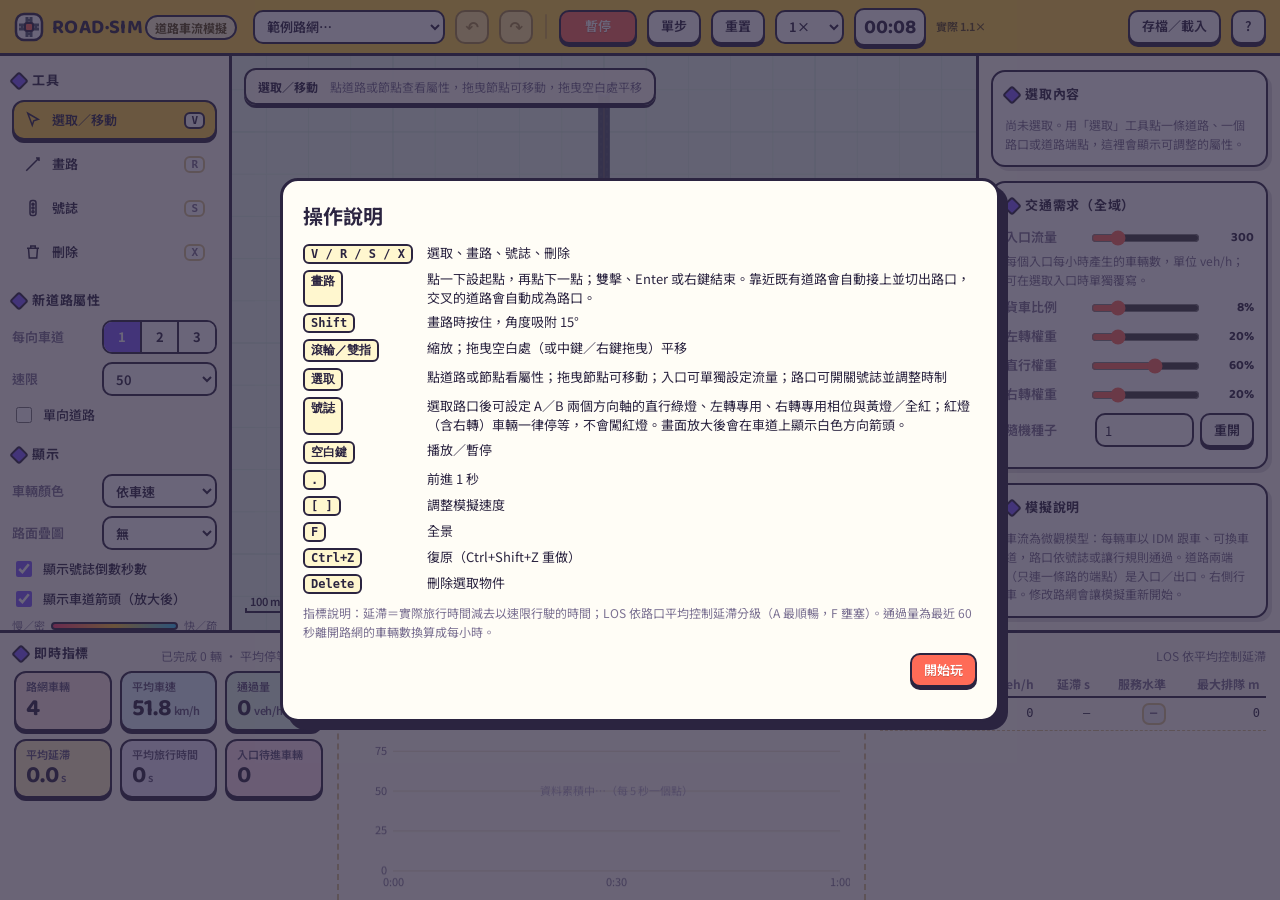
==== index.html @ 8a295e4f "道路車流模擬器：號誌相位（左轉／右轉專用）、倒數秒數、車道箭頭、淺色主題、禁止闖紅燈 Co-Authored-By: Claude Sonnet 5.5 <noreply@anthropic.com>" ====
<!DOCTYPE html>
<html lang="zh-Hant">
<head>
<meta charset="utf-8">
<meta name="viewport" content="width=device-width, initial-scale=1">
<link rel="preconnect" href="https://fonts.googleapis.com">
<link rel="stylesheet" href="https://fonts.googleapis.com/css2?family=Baloo+2:wght@600;700&family=Noto+Sans+TC:wght@400;500;700&display=swap">
<title>道路車流模擬器</title>
<style>
:root{
  --bg:#fff3d9; --panel:#fffdf6; --panel2:#fff4d6; --line:#ecdcb8; --line2:#d9c28f;
  --ink:#2b2440; --text:#2b2440; --muted:#7b7192; --faint:#b2a9c6;
  --accent:#7c5cff; --accent-ink:#ffffff; --sun:#ffd23f; --coral:#ff6b57; --mint:#1fd27a; --sky:#35c7ff; --pink:#ff7ab6;
  --good:#12a561; --warn:#e0a100; --bad:#e8294b;
  --ground:#e7f6ec; --asphalt:#4f566b;
  --r:14px; --pop:0 3px 0 var(--ink);
  --sans:"Noto Sans TC","PingFang TC","Microsoft JhengHei","Segoe UI",system-ui,sans-serif;
  --round:"Baloo 2","Noto Sans TC","PingFang TC","Microsoft JhengHei",system-ui,sans-serif;
  --mono:ui-monospace,"SF Mono","Cascadia Mono",Consolas,monospace;
}
*{box-sizing:border-box}
html,body{margin:0;height:100%;background:var(--bg);color:var(--text);font:13px/1.45 var(--sans);-webkit-font-smoothing:antialiased}
button,select,input,textarea{font:inherit;color:inherit}
button{cursor:pointer}
::selection{background:#ffd23f99}
.num{font-variant-numeric:tabular-nums}

#app{display:grid;height:100vh;min-height:620px;grid-template-columns:232px minmax(0,1fr) 304px;grid-template-rows:56px minmax(0,1fr) clamp(200px,30vh,280px);
  grid-template-areas:"top top top" "tools stage side" "dock dock dock"}
#top{grid-area:top;display:flex;align-items:center;gap:10px;padding:0 14px;background:var(--sun);border-bottom:3px solid var(--ink);min-width:0;overflow-x:auto}
#tools{grid-area:tools;background:var(--panel);border-right:3px solid var(--ink);padding:14px 12px;overflow:auto}
#stage{grid-area:stage;position:relative;min-width:0;min-height:0;background:var(--ground);overflow:hidden}
#side{grid-area:side;background:var(--panel);border-left:3px solid var(--ink);overflow:auto;padding:14px 12px}
#dock{grid-area:dock;display:grid;grid-template-columns:minmax(300px,0.9fr) minmax(0,1.4fr) minmax(330px,1.1fr);gap:0;background:var(--panel);border-top:3px solid var(--ink);min-height:0}
#dock>section{padding:10px 14px;min-width:0;min-height:0;overflow:auto;border-right:2px dashed var(--line2)}
#dock>section:last-child{border-right:0}

.brand{display:flex;align-items:center;gap:8px;font:700 20px/1 var(--round);letter-spacing:.02em;white-space:nowrap;margin-right:6px;color:var(--ink)}
.brand svg{flex:none;animation:wob 3.2s ease-in-out infinite}
@keyframes wob{0%,100%{transform:rotate(-6deg)}50%{transform:rotate(6deg)}}
.brand small{font:700 12px var(--sans);color:#5b4a14;letter-spacing:0;margin-left:2px;background:#fff7cf;border:2px solid var(--ink);border-radius:99px;padding:2px 8px}
.sep{width:2px;align-self:stretch;margin:14px 2px;background:#2b244033;border-radius:2px}
.grow{flex:1}
.btn{display:inline-flex;align-items:center;gap:6px;height:34px;padding:0 12px;border-radius:10px;border:2px solid var(--ink);background:#fff;box-shadow:var(--pop);white-space:nowrap;font-weight:600;transition:transform .08s,box-shadow .08s,background .12s}
.btn:hover{background:#fff7dc}
.btn:active{transform:translateY(2px);box-shadow:0 1px 0 var(--ink)}
.btn[disabled]{opacity:.4;cursor:default;box-shadow:none;transform:none}
.btn.primary{background:var(--coral);color:#fff;text-shadow:0 1px 0 #0003}
.btn.primary:hover{background:#ff7d6b}
.btn.icon{width:34px;padding:0;justify-content:center;font-size:16px}
.btn.danger{background:#fff0f2;color:var(--bad);box-shadow:0 3px 0 var(--bad);border-color:var(--bad)}
.btn.danger:hover{background:#ffe2e7}
.btn.block{width:100%;justify-content:center}
:focus-visible{outline:3px solid var(--accent);outline-offset:2px}
select,input[type=number],input[type=text],textarea{background:#fff;border:2px solid var(--ink);border-radius:10px;height:34px;padding:0 8px;min-width:0}
select{padding-right:4px;font-weight:600}
textarea{height:auto;padding:8px;font-family:var(--mono);font-size:12px;resize:vertical;width:100%}
.clock{font:700 20px/1 var(--round);min-width:64px;text-align:center;background:#fff;border:2px solid var(--ink);border-radius:10px;padding:7px 8px;box-shadow:var(--pop)}
.eff{color:#5b4a14;font-size:11px;min-width:64px;font-weight:600}

h3{margin:0 0 8px;font:700 13px var(--round);letter-spacing:.06em;color:var(--ink);display:flex;align-items:center;gap:6px}
h3::before{content:"";width:10px;height:10px;border-radius:3px;background:var(--accent);border:2px solid var(--ink);transform:rotate(45deg)}
.group{margin-bottom:18px}
.tool{display:flex;align-items:center;gap:10px;width:100%;height:40px;padding:0 10px;border-radius:12px;border:2px solid transparent;background:transparent;text-align:left;margin-bottom:4px;font-weight:600}
.tool:hover{background:#fff1c9}
.tool.on{background:var(--sun);border-color:var(--ink);box-shadow:var(--pop)}
.tool svg{flex:none}
.tool kbd{margin-left:auto;font:700 11px var(--mono);color:var(--muted);border:2px solid var(--line2);border-radius:6px;padding:0 5px;background:#fff}
.tool.on kbd{color:var(--ink);border-color:var(--ink)}
.field{display:grid;grid-template-columns:82px 1fr;gap:6px 8px;align-items:center;margin:8px 0}
.field>label{color:var(--muted);font-weight:600}
.seg{display:flex;border:2px solid var(--ink);border-radius:10px;overflow:hidden;background:#fff}
.seg button{flex:1;height:30px;border:0;background:#fff;border-right:2px solid var(--ink);font-weight:700}
.seg button:last-child{border-right:0}
.seg button.on{background:var(--accent);color:#fff}
.chk{display:flex;align-items:center;gap:8px;margin:8px 0;color:var(--text);font-weight:500}
.chk input{accent-color:var(--accent);width:16px;height:16px}
input[type=range]{width:100%;accent-color:var(--coral);margin:0}
.rng{display:grid;grid-template-columns:78px 1fr 46px;gap:8px;align-items:center;margin:8px 0}
.rng label{color:var(--muted);font-weight:600}
.rng output{text-align:right;font:700 13px var(--round)}
.card{background:#fff;border:2px solid var(--ink);border-radius:var(--r);padding:12px;margin-bottom:14px;box-shadow:4px 4px 0 #2b244026}
.card h3{margin-bottom:10px}
.kv{display:flex;justify-content:space-between;color:var(--muted);margin:3px 0}
.kv b{color:var(--text);font-weight:700}
.hint{color:var(--muted);font-size:12px;line-height:1.55}
.legend{display:flex;align-items:center;gap:6px;color:var(--muted);font-size:11px;margin-top:6px}
.legend i{flex:1;height:8px;border-radius:4px;border:2px solid var(--ink);background:linear-gradient(90deg,#ff3d71,#ffc531,#35c7ff)}
.phase{display:flex;flex-wrap:wrap;gap:4px;margin:6px 0}
.phase span{font-size:11px;font-weight:700;border:2px solid var(--ink);border-radius:99px;padding:1px 8px;background:#fff7cf}
.phase span.b{background:#e6f7ff}
.sub{margin:10px 0 4px;font-weight:700;font-size:12px;color:var(--ink)}

#hud{position:absolute;left:12px;top:12px;max-width:min(540px,70%);padding:8px 12px;border-radius:12px;background:#fffdf6ee;border:2px solid var(--ink);box-shadow:var(--pop);color:var(--muted);font-size:12px;pointer-events:none}
#hud b{color:var(--ink)}
#cv{position:absolute;inset:0;width:100%;height:100%;display:block;touch-action:none;cursor:default}
#zoom{position:absolute;right:12px;bottom:12px;display:flex;flex-direction:column;gap:8px}
#finish{position:absolute;left:50%;bottom:16px;transform:translateX(-50%);display:none}
#toast{position:absolute;left:50%;top:14px;transform:translate(-50%,-8px);padding:8px 16px;border-radius:99px;background:var(--ink);color:#fff;font-weight:600;opacity:0;transition:.2s;pointer-events:none;z-index:4;white-space:nowrap}
#toast.show{opacity:1;transform:translate(-50%,0)}
#empty{position:absolute;inset:0;display:none;align-items:center;justify-content:center;pointer-events:none;text-align:center;color:var(--muted)}
#empty div{background:#fffdf6;border:2px dashed var(--ink);padding:18px 24px;border-radius:16px;line-height:1.8;font-weight:600}

.kpis{display:grid;grid-template-columns:repeat(3,1fr);gap:8px}
.kpi{border:2px solid var(--ink);border-radius:12px;padding:6px 10px;min-width:0;box-shadow:0 3px 0 var(--ink);background:#ffe9e4}
.kpi:nth-child(2){background:#e0f5ff}.kpi:nth-child(3){background:#e2f8ea}.kpi:nth-child(4){background:#fff1c2}.kpi:nth-child(5){background:#efe8ff}.kpi:nth-child(6){background:#ffe3f0}
.kpi span{display:block;color:#5d5478;font-size:11px;white-space:nowrap;font-weight:600}
.kpi b{display:block;font:700 24px/1.15 var(--round);letter-spacing:-.01em}
.kpi small{color:#5d5478;font:600 11px var(--sans);margin-left:3px}
.tabs{display:flex;gap:6px;margin-bottom:6px;flex-wrap:wrap}
.tabs button{height:26px;padding:0 10px;border-radius:99px;border:2px solid var(--ink);background:#fff;color:var(--ink);font-size:12px;font-weight:600}
.tabs button.on{background:var(--accent);color:#fff}
.chartwrap{position:relative;flex:1;min-height:90px}
#dock>section.chartsec{display:flex;flex-direction:column;overflow:hidden}
#chart{position:absolute;inset:0;width:100%;height:100%}
table{width:100%;border-collapse:collapse;font-size:12px}
th{position:sticky;top:0;background:var(--panel);text-align:right;color:var(--muted);font-weight:700;padding:4px 6px;border-bottom:2px solid var(--ink);white-space:nowrap}
td{padding:5px 6px;text-align:right;border-bottom:1px dashed var(--line2);font-family:var(--mono)}
th:first-child,td:first-child{text-align:left;font-family:var(--sans);font-weight:600}
tbody tr{cursor:pointer}
tbody tr:hover{background:#fff4d6}
tbody tr.sel{background:#e9e2ff}
.los{display:inline-block;min-width:24px;text-align:center;border-radius:7px;padding:0 6px;font-weight:700;color:var(--ink);border:2px solid var(--ink)}
.los.A,.los.B{background:#7be0ae}.los.C{background:#d4f27a}.los.D{background:#ffd966}.los.E{background:#ffb066}.los.F{background:#ff7b8f}.los.n{background:#eee;color:var(--muted);border-color:var(--line2)}
.dockhead{display:flex;align-items:baseline;justify-content:space-between}
.dockhead h3{margin:0 0 6px}

.modal{position:fixed;inset:0;background:#2b2440b3;display:none;align-items:center;justify-content:center;z-index:20;padding:16px}
.modal.show{display:flex}
.sheet{width:min(720px,100%);max-height:90vh;overflow:auto;background:var(--panel);border:3px solid var(--ink);border-radius:18px;padding:20px;box-shadow:8px 8px 0 var(--ink)}
.sheet h2{margin:0 0 4px;font:700 20px var(--round)}
.sheet .row{display:flex;gap:8px;flex-wrap:wrap;margin:12px 0}
.keys{display:grid;grid-template-columns:auto 1fr;gap:6px 14px;margin:10px 0}
.keys kbd{font:700 12px var(--mono);border:2px solid var(--ink);border-radius:6px;padding:1px 6px;background:#fff7cf;justify-self:start}
#drawerBtn{display:none}

@media (max-width:1100px){
  #app{grid-template-columns:minmax(0,1fr);grid-template-rows:56px auto minmax(0,1fr) clamp(190px,32vh,300px);grid-template-areas:"top" "tools" "stage" "dock"}
  #tools{border-right:0;border-bottom:3px solid var(--ink);display:flex;flex-wrap:wrap;gap:6px 18px;padding:8px 12px;align-items:flex-start}
  #tools .group{margin:0;display:flex;align-items:center;gap:6px;flex-wrap:wrap}
  #tools h3{display:none}
  #tools .tool{width:auto;margin:0;height:34px;padding:0 10px}
  #tools .tool kbd{display:none}
  #tools .field{display:flex;margin:0;gap:6px}
  #tools .field>label{white-space:nowrap}
  #tools .legend{display:none}
  #side{position:fixed;right:0;top:56px;bottom:0;width:min(330px,92vw);z-index:15;transform:translateX(100%);transition:transform .2s;box-shadow:-12px 0 30px #2b244055}
  #side.open{transform:none}
  #drawerBtn{display:inline-flex}
  #dock{grid-template-columns:minmax(0,1fr) minmax(0,1fr)}
  #dock>section:nth-child(3){grid-column:1/-1;border-top:2px dashed var(--line2)}
}
@media (max-width:760px){
  html,body{height:auto}
  #app{display:block;height:auto}
  #top{position:sticky;top:0;z-index:12}
  #stage{height:62vh;min-height:360px}
  #side{position:static;transform:none;width:auto;box-shadow:none;border-left:0;border-top:3px solid var(--ink)}
  #drawerBtn{display:none}
  #dock{display:block}
  #dock>section{border-top:2px dashed var(--line2);border-right:0;height:auto;overflow:visible}
  #dock>section.chartsec{display:block}
  .chartwrap{height:200px;flex:none}
  .kpis{grid-template-columns:repeat(2,1fr)}
  .brand small{display:none}
  .eff{display:none}
  #hud{max-width:calc(100% - 24px);font-size:11px}
}

</style>
</head>
<body>
<div id="app">
  <header id="top">
    <div class="brand">
      <svg width="30" height="30" viewBox="0 0 30 30" aria-hidden="true"><rect x="2" y="2" width="26" height="26" rx="8" fill="#fff" stroke="#2b2440" stroke-width="2.5"/><path d="M15 5v20M5 15h20" stroke="#4f566b" stroke-width="7"/><path d="M15 5v20M5 15h20" stroke="#fff" stroke-width="1" stroke-dasharray="2 2.5"/><rect x="11" y="11" width="8" height="8" rx="2" fill="#ff6b57" stroke="#2b2440" stroke-width="2"/></svg>
      <span>ROAD·SIM<small>道路車流模擬</small></span>
    </div>
    <select id="tplSel" title="載入範例路網" aria-label="範例路網">
      <option value="">範例路網…</option>
      <option value="cross">十字路口（含號誌）</option>
      <option value="crossL">十字路口（左轉專用相位）</option>
      <option value="t">T 字路口（無號誌）</option>
      <option value="bottle">瓶頸（3 車道 → 1 車道）</option>
      <option value="grid">2×2 路網（含號誌）</option>
      <option value="blank">空白畫布</option>
    </select>
    <button class="btn icon" id="undoBtn" title="復原 (Ctrl+Z)" aria-label="復原">↶</button>
    <button class="btn icon" id="redoBtn" title="重做 (Ctrl+Shift+Z)" aria-label="重做">↷</button>
    <span class="sep"></span>
    <button class="btn primary" id="playBtn" title="播放／暫停 (空白鍵)" style="min-width:78px;justify-content:center">暫停</button>
    <button class="btn" id="stepBtn" title="前進 1 秒 (.)">單步</button>
    <button class="btn" id="resetBtn" title="重新開始模擬（保留路網）">重置</button>
    <select id="speedSel" title="模擬速度 ([ ])" aria-label="模擬速度">
      <option value="0.5">0.5×</option><option value="1" selected>1×</option><option value="2">2×</option><option value="5">5×</option><option value="10">10×</option>
    </select>
    <span class="clock num" id="clock">00:00</span>
    <span class="eff num" id="eff"></span>
    <span class="grow"></span>
    <button class="btn" id="saveBtn">存檔／載入</button>
    <button class="btn" id="helpBtn" aria-label="說明">?</button>
    <button class="btn" id="drawerBtn">面板</button>
  </header>

  <aside id="tools">
    <div class="group">
      <h3>工具</h3>
      <button class="tool on" data-tool="select"><svg width="18" height="18" viewBox="0 0 24 24" fill="none" stroke="currentColor" stroke-width="2"><path d="M5 3l14 8-6 2-2 6z"/></svg>選取／移動<kbd>V</kbd></button>
      <button class="tool" data-tool="draw"><svg width="18" height="18" viewBox="0 0 24 24" fill="none" stroke="currentColor" stroke-width="2"><path d="M4 20L20 4M4 20l-1 1M16 4h4v4"/></svg>畫路<kbd>R</kbd></button>
      <button class="tool" data-tool="signal"><svg width="18" height="18" viewBox="0 0 24 24" fill="none" stroke="currentColor" stroke-width="2"><rect x="8" y="2" width="8" height="20" rx="3"/><circle cx="12" cy="7" r="1.4" fill="currentColor"/><circle cx="12" cy="12" r="1.4"/><circle cx="12" cy="17" r="1.4"/></svg>號誌<kbd>S</kbd></button>
      <button class="tool" data-tool="delete"><svg width="18" height="18" viewBox="0 0 24 24" fill="none" stroke="currentColor" stroke-width="2"><path d="M4 7h16M9 7V4h6v3M6 7l1 13h10l1-13"/></svg>刪除<kbd>X</kbd></button>
    </div>
    <div class="group" id="roadOpts">
      <h3>新道路屬性</h3>
      <div class="field"><label>每向車道</label><div class="seg" id="newLanes"><button data-v="1" class="on">1</button><button data-v="2">2</button><button data-v="3">3</button></div></div>
      <div class="field"><label>速限</label><select id="newLimit"><option>30</option><option>40</option><option selected>50</option><option>60</option><option>70</option><option>80</option><option>100</option></select></div>
      <label class="chk"><input type="checkbox" id="newOneway">單向道路</label>
    </div>
    <div class="group" id="viewOpts">
      <h3>顯示</h3>
      <div class="field"><label>車輛顏色</label><select id="colorSel"><option value="speed">依車速</option><option value="type">依車種</option></select></div>
      <div class="field"><label>路面疊圖</label><select id="overlaySel"><option value="none">無</option><option value="speed">相對車速</option><option value="dens">車流密度</option></select></div>
      <label class="chk"><input type="checkbox" id="timerChk" checked>顯示號誌倒數秒數</label>
      <label class="chk"><input type="checkbox" id="arrowChk" checked>顯示車道箭頭（放大後）</label>
      <div class="legend"><span>慢／密</span><i></i><span>快／疏</span></div>
    </div>
  </aside>

  <main id="stage">
    <canvas id="cv"></canvas>
    <div id="hud"></div>
    <div id="empty"><div>目前沒有道路<br>選左側「畫路」開始畫，或從上方載入「範例路網」</div></div>
    <button class="btn primary" id="finish">完成這條路 (Enter)</button>
    <div id="zoom">
      <button class="btn icon" id="zIn" aria-label="放大">＋</button>
      <button class="btn icon" id="zOut" aria-label="縮小">－</button>
      <button class="btn icon" id="zFit" title="全景 (F)" aria-label="適配畫面">⛶</button>
    </div>
    <div id="toast"></div>
  </main>

  <aside id="side">
    <div id="insp"></div>
    <div class="card">
      <h3>交通需求（全域）</h3>
      <div class="rng"><label>入口流量</label><input type="range" id="rFlow" min="0" max="1500" step="25"><output id="oFlow"></output></div>
      <div class="hint" style="margin:-4px 0 6px">每個入口每小時產生的車輛數，單位 veh/h；可在選取入口時單獨覆寫。</div>
      <div class="rng"><label>貨車比例</label><input type="range" id="rTruck" min="0" max="40" step="1"><output id="oTruck"></output></div>
      <div class="rng"><label>左轉權重</label><input type="range" id="rL" min="0" max="100" step="5"><output id="oL"></output></div>
      <div class="rng"><label>直行權重</label><input type="range" id="rS" min="0" max="100" step="5"><output id="oS"></output></div>
      <div class="rng"><label>右轉權重</label><input type="range" id="rR" min="0" max="100" step="5"><output id="oR"></output></div>
      <div class="field"><label>隨機種子</label><div style="display:flex;gap:6px"><input type="number" id="seed" min="1" max="999999" step="1" style="width:100%"><button class="btn" id="seedBtn">重開</button></div></div>
    </div>
    <div class="card">
      <h3>模擬說明</h3>
      <div class="hint">車流為微觀模型：每輛車以 IDM 跟車、可換車道，路口依號誌或讓行規則通過。道路兩端（只連一條路的端點）是入口／出口。右側行車。修改路網會讓模擬重新開始。</div>
    </div>
  </aside>

  <div id="dock">
    <section>
      <div class="dockhead"><h3>即時指標</h3><span class="hint num" id="kpiNote"></span></div>
      <div class="kpis">
        <div class="kpi"><span>路網車輛</span><b id="kN">0</b></div>
        <div class="kpi"><span>平均車速</span><b id="kV">0<small>km/h</small></b></div>
        <div class="kpi"><span>通過量</span><b id="kT">0<small>veh/h</small></b></div>
        <div class="kpi"><span>平均延滯</span><b id="kD">0<small>s</small></b></div>
        <div class="kpi"><span>平均旅行時間</span><b id="kTT">0<small>s</small></b></div>
        <div class="kpi"><span>入口待進車輛</span><b id="kQ">0</b></div>
      </div>
    </section>
    <section class="chartsec">
      <div class="dockhead"><h3>時間序列</h3></div>
      <div class="tabs" id="metricTabs">
        <button data-m="v" class="on">平均車速</button><button data-m="thr">通過量</button><button data-m="delay">平均延滯</button><button data-m="n">路網車輛</button><button data-m="vq">待進車輛</button>
      </div>
      <div class="chartwrap"><canvas id="chart"></canvas></div>
    </section>
    <section>
      <div class="dockhead"><h3>路口績效</h3><span class="hint">LOS 依平均控制延滯</span></div>
      <table>
        <thead><tr><th>路口</th><th>流量 veh/h</th><th>延滯 s</th><th>服務水準</th><th>最大排隊 m</th></tr></thead>
        <tbody id="nodeTbl"></tbody>
      </table>
      <div class="hint" id="nodeEmpty" style="display:none;margin-top:8px">尚無三向以上的路口。</div>
    </section>
  </div>
</div>

<div class="modal" id="saveModal">
  <div class="sheet">
    <h2>存檔／載入</h2>
    <div class="hint">此環境無法直接下載檔案：請按「複製」把內容貼到自己的記事本存成 .json；要載入時貼回下方文字框按「載入」，或選擇檔案。路網也會自動暫存在這個瀏覽器。</div>
    <div class="row">
      <button class="btn primary" id="svGen">產生目前路網</button>
      <button class="btn" id="svCopy">複製</button>
      <button class="btn" id="svLoad">載入文字框內容</button>
      <label class="btn" style="cursor:pointer">選擇檔案…<input type="file" id="svFile" accept=".json,application/json,text/plain" hidden></label>
      <button class="btn" id="svCsv">產生指標 CSV</button>
    </div>
    <textarea id="svText" rows="12" spellcheck="false" placeholder="在此貼上路網 JSON…"></textarea>
    <div class="hint" id="svMsg" style="margin-top:8px"></div>
    <div class="row" style="justify-content:flex-end"><button class="btn" data-close>關閉</button></div>
  </div>
</div>

<div class="modal" id="helpModal">
  <div class="sheet">
    <h2>操作說明</h2>
    <div class="keys">
      <kbd>V / R / S / X</kbd><span>選取、畫路、號誌、刪除</span>
      <kbd>畫路</kbd><span>點一下設起點，再點下一點；雙擊、Enter 或右鍵結束。靠近既有道路會自動接上並切出路口，交叉的道路會自動成為路口。</span>
      <kbd>Shift</kbd><span>畫路時按住，角度吸附 15°</span>
      <kbd>滾輪／雙指</kbd><span>縮放；拖曳空白處（或中鍵／右鍵拖曳）平移</span>
      <kbd>選取</kbd><span>點道路或節點看屬性；拖曳節點可移動；入口可單獨設定流量；路口可開關號誌並調整時制</span>
      <kbd>號誌</kbd><span>選取路口後可設定 A／B 兩個方向軸的直行綠燈、左轉專用、右轉專用相位與黃燈／全紅；紅燈（含右轉）車輛一律停等，不會闖紅燈。畫面放大後會在車道上顯示白色方向箭頭。</span>
      <kbd>空白鍵</kbd><span>播放／暫停</span>
      <kbd>.</kbd><span>前進 1 秒</span>
      <kbd>[ ]</kbd><span>調整模擬速度</span>
      <kbd>F</kbd><span>全景</span>
      <kbd>Ctrl+Z</kbd><span>復原（Ctrl+Shift+Z 重做）</span>
      <kbd>Delete</kbd><span>刪除選取物件</span>
    </div>
    <div class="hint">指標說明：延滯＝實際旅行時間減去以速限行駛的時間；LOS 依路口平均控制延滯分級（A 最順暢，F 壅塞）。通過量為最近 60 秒離開路網的車輛數換算成每小時。</div>
    <div class="row" style="justify-content:flex-end"><button class="btn primary" data-close>開始玩</button></div>
  </div>
</div>

<script>
/* ROAD_SIM core: network model, graph builder, microscopic simulator (pure JS, no DOM) */
(function (root) {
'use strict';
const W = 3.5;            // lane width (m)
const DT = 0.1;           // fixed time step (s)
const TYPES = {
  car:   { key: 'car',   name: '小客車', len: 4.5, wid: 1.9, a: 2.0, b: 2.5, T: 1.2, s0: 2.0, vmax: 36 },
  truck: { key: 'truck', name: '貨車',   len: 12,  wid: 2.5, a: 1.2, b: 2.2, T: 1.5, s0: 3.0, vmax: 22.2 }
};

function mulberry32(seed) {
  let a = seed >>> 0;
  return function () {
    a = (a + 0x6D2B79F5) >>> 0;
    let t = a;
    t = Math.imul(t ^ (t >>> 15), t | 1);
    t ^= t + Math.imul(t ^ (t >>> 7), t | 61);
    return ((t ^ (t >>> 14)) >>> 0) / 4294967296;
  };
}
const clamp = (v, a, b) => Math.max(a, Math.min(b, v));

/* ------------------------------------------------------------------ */
/* Editable network model                                              */
/* ------------------------------------------------------------------ */
function createNet() { return { nodes: [], roads: [], nid: 1, rid: 1 }; }
function N(net, id) { for (const n of net.nodes) if (n.id === id) return n; return null; }
function addNode(net, x, y) { const n = { id: net.nid++, x, y, sig: null, flow: null }; net.nodes.push(n); return n; }
function nearNode(net, x, y, r) {
  let best = null, bd = r;
  for (const n of net.nodes) { const d = Math.hypot(n.x - x, n.y - y); if (d < bd) { bd = d; best = n; } }
  return best;
}
function projectOnRoad(net, x, y, maxd) {
  let best = null;
  const m = new Map(); for (const n of net.nodes) m.set(n.id, n);
  for (const r of net.roads) {
    const A = m.get(r.a), B = m.get(r.b); if (!A || !B) continue;
    const dx = B.x - A.x, dy = B.y - A.y, l2 = dx * dx + dy * dy; if (l2 < 1e-6) continue;
    let t = ((x - A.x) * dx + (y - A.y) * dy) / l2; t = clamp(t, 0, 1);
    const px = A.x + dx * t, py = A.y + dy * t, d = Math.hypot(px - x, py - y);
    if (d <= maxd && (!best || d < best.d)) best = { road: r, t, x: px, y: py, d };
  }
  return best;
}
function splitRoad(net, road, x, y) {
  const n = addNode(net, x, y);
  net.roads.push({ id: net.rid++, a: n.id, b: road.b, lanes: road.lanes, limit: road.limit, oneway: road.oneway });
  road.b = n.id;
  return n;
}
function nodeAtOrSplit(net, x, y) {
  let n = nearNode(net, x, y, 5); if (n) return n;
  const p = projectOnRoad(net, x, y, 1.5);
  if (p) return splitRoad(net, p.road, p.x, p.y);
  return addNode(net, x, y);
}
function segInter(ax, ay, bx, by, cx, cy, dx, dy) {
  const r1x = bx - ax, r1y = by - ay, r2x = dx - cx, r2y = dy - cy;
  const den = r1x * r2y - r1y * r2x; if (Math.abs(den) < 1e-9) return null;
  const t = ((cx - ax) * r2y - (cy - ay) * r2x) / den;
  const u = ((cx - ax) * r1y - (cy - ay) * r1x) / den;
  return { t, u, x: ax + r1x * t, y: ay + r1y * t };
}
function findRoad(net, a, b) { return net.roads.find(r => (r.a === a && r.b === b) || (r.a === b && r.b === a)); }
function addSegment(net, ax, ay, bx, by, props) {
  if (Math.hypot(bx - ax, by - ay) < 10) return false;
  const na = nodeAtOrSplit(net, ax, ay), nb = nodeAtOrSplit(net, bx, by);
  if (na === nb) return false;
  const cuts = [];
  for (const r of net.roads.slice()) {
    if (r.a === na.id || r.b === na.id || r.a === nb.id || r.b === nb.id) continue;
    const A = N(net, r.a), B = N(net, r.b);
    const h = segInter(na.x, na.y, nb.x, nb.y, A.x, A.y, B.x, B.y);
    if (h && h.t > 1e-4 && h.t < 1 - 1e-4 && h.u > 1e-4 && h.u < 1 - 1e-4) cuts.push({ t: h.t, x: h.x, y: h.y, r, A, B });
  }
  cuts.sort((p, q) => p.t - q.t);
  const chain = [na];
  for (const c of cuts) {
    let n;
    if (Math.hypot(c.A.x - c.x, c.A.y - c.y) < 6) n = c.A;
    else if (Math.hypot(c.B.x - c.x, c.B.y - c.y) < 6) n = c.B;
    else n = splitRoad(net, c.r, c.x, c.y);
    chain.push(n);
  }
  chain.push(nb);
  let made = false;
  for (let i = 0; i + 1 < chain.length; i++) {
    const a = chain[i], b = chain[i + 1];
    if (a === b || Math.hypot(a.x - b.x, a.y - b.y) < 4 || findRoad(net, a.id, b.id)) continue;
    net.roads.push({ id: net.rid++, a: a.id, b: b.id, lanes: props.lanes, limit: props.limit, oneway: !!props.oneway });
    made = true;
  }
  return made;
}
function pruneNodes(net) {
  const used = new Set();
  for (const r of net.roads) { used.add(r.a); used.add(r.b); }
  net.nodes = net.nodes.filter(n => used.has(n.id));
}
function deleteRoad(net, id) { net.roads = net.roads.filter(r => r.id !== id); pruneNodes(net); }
function deleteNode(net, id) { net.roads = net.roads.filter(r => r.a !== id && r.b !== id); pruneNodes(net); }
function nodeDegree(net, id) { let d = 0; for (const r of net.roads) if (r.a === id || r.b === id) d++; return d; }
function defaultSig() { return { g0: 30, g1: 30, lA: 0, lB: 0, rA: 0, rB: 0, y: 3, r: 2, off: 0, timer: true }; }

/* ------------------------------------------------------------------ */
/* Graph (directed edges, geometry, connectors)                        */
/* ------------------------------------------------------------------ */
function laneMovesOf(e, gn) {
  const n = e.lanes, out = [];
  let dedL = false, dedR = false;
  if (gn.sig && gn.deg >= 3) {
    const c = compileSig(gn.sig);
    dedL = c.dedL[e.group] && n >= 2 && e.av.includes('L');
    dedR = c.dedR[e.group] && n >= 2 + (dedL ? 1 : 0) && e.av.includes('R');
  }
  for (let li = 0; li < n; li++) {
    let m;
    if (n === 1) m = 'LSR';
    else {
      m = '';
      if (li === 0) m += 'L';
      if (!((li === 0 && dedL) || (li === n - 1 && dedR))) m += 'S';
      if (li === n - 1) m += 'R';
    }
    let f = ''; for (const ch of m) if (e.av.includes(ch)) f += ch;
    out.push(f || e.av);
  }
  return out;
}
function buildGraph(net) {
  const g = { nodes: new Map(), edges: [], conns: new Map(), connSeq: 0, sources: [] };
  for (const n of net.nodes) {
    g.nodes.set(n.id, { id: n.id, x: n.x, y: n.y, sig: n.sig ? Object.assign({}, n.sig) : null, flow: n.flow,
      deg: 0, maxLanes: 1, R: 0, in: [], out: [], occ: [], queue: 0,
      stat: { sum: 0, n: 0, flow: 0, maxQ: 0, sumQ: 0, nQ: 0 } });
  }
  for (const r of net.roads) {
    const A = g.nodes.get(r.a), B = g.nodes.get(r.b); if (!A || !B) continue;
    A.deg++; B.deg++; A.maxLanes = Math.max(A.maxLanes, r.lanes); B.maxLanes = Math.max(B.maxLanes, r.lanes);
  }
  for (const gn of g.nodes.values()) {
    gn.R = gn.deg >= 3 ? 6 + W * gn.maxLanes + (gn.deg >= 4 ? 2 : 0) : (gn.deg === 2 ? 3 : 0);
    if (gn.deg < 3) gn.sig = null;
  }
  let eid = 0;
  for (const r of net.roads) {
    const A = g.nodes.get(r.a), B = g.nodes.get(r.b); if (!A || !B) continue;
    const L = Math.hypot(B.x - A.x, B.y - A.y); if (L < 1) continue;
    const mk = (from, to) => {
      let tA = from.R, tB = to.R;
      if (L - tA - tB < 10) { const k = Math.min(1, Math.max(0, L - 10) / ((tA + tB) || 1)); tA *= k; tB *= k; }
      const dx = (to.x - from.x) / L, dy = (to.y - from.y) / L;
      const e = { id: eid++, road: r.id, a: from, b: to, lanes: r.lanes, limit: r.limit / 3.6, dx, dy, nx: -dy, ny: dx,
        sx: from.x + dx * tA, sy: from.y + dy * tA, len: Math.max(3, L - tA - tB), L, rev: -1,
        lanesArr: [], group: 0, turns: new Map(), ang: Math.atan2(dy, dx) };
      e.ex = e.sx + dx * e.len; e.ey = e.sy + dy * e.len;
      for (let i = 0; i < e.lanes; i++) e.lanesArr.push([]);
      g.edges.push(e); from.out.push(e); to.in.push(e);
      return e;
    };
    const e1 = mk(A, B);
    if (!r.oneway) { const e2 = mk(B, A); e1.rev = e2.id; e2.rev = e1.id; }
  }
  for (const gn of g.nodes.values()) {
    for (const e of gn.in) {
      for (const oe of gn.out) {
        if (oe.id === e.rev) continue;
        const cr = e.dx * oe.dy - e.dy * oe.dx, dot = e.dx * oe.dx + e.dy * oe.dy;
        const ang = Math.atan2(cr, dot);
        e.turns.set(oe.id, { type: ang > 0.436 ? 'R' : (ang < -0.436 ? 'L' : 'S'), ang });
      }
      let av = ''; for (const k of ['L', 'S', 'R']) { for (const t of e.turns.values()) if (t.type === k) { av += k; break; } }
      e.av = av || 'S';
    }
    if (gn.sig && gn.in.length) {
      const ref = gn.in[0].ang;
      for (const e of gn.in) {
        let d = Math.abs(((e.ang - ref) % Math.PI + Math.PI) % Math.PI);
        d = Math.min(d, Math.PI - d);
        e.group = d < Math.PI / 4 ? 0 : 1;
      }
    }
    for (const e of gn.in) e.lm = laneMovesOf(e, gn);
    if (gn.deg === 1 && gn.out.length === 1) g.sources.push(gn);
  }
  return g;
}

function mapLane(i, inN, outN, turn) {
  if (turn === 'R') return clamp(outN - 1 - (inN - 1 - i), 0, outN - 1);   // lane 0 = next to centre line, last lane = kerb
  return Math.min(i, outN - 1);
}

function getConn(g, e, i, oe, j) {
  const key = e.id + '.' + i + '>' + oe.id + '.' + j;
  let c = g.conns.get(key); if (c) return c;
  const o0 = (i + 0.5) * W, o1 = (j + 0.5) * W;
  const p0x = e.ex + e.nx * o0, p0y = e.ey + e.ny * o0;
  const p1x = oe.sx + oe.nx * o1, p1y = oe.sy + oe.ny * o1;
  const cr = e.dx * oe.dy - e.dy * oe.dx;
  let cx = (p0x + p1x) / 2, cy = (p0y + p1y) / 2;
  if (Math.abs(cr) > 1e-3) {
    const s = ((p1x - p0x) * oe.dy - (p1y - p0y) * oe.dx) / cr;
    if (s > 0 && s < 80) { cx = p0x + e.dx * s; cy = p0y + e.dy * s; }
  }
  const n = 12, pts = new Float64Array((n + 1) * 2), cum = new Float64Array(n + 1);
  for (let k = 0; k <= n; k++) {
    const t = k / n, u = 1 - t;
    pts[2 * k] = u * u * p0x + 2 * u * t * cx + t * t * p1x;
    pts[2 * k + 1] = u * u * p0y + 2 * u * t * cy + t * t * p1y;
    if (k) cum[k] = cum[k - 1] + Math.hypot(pts[2 * k] - pts[2 * k - 2], pts[2 * k + 1] - pts[2 * k - 1]);
  }
  const t = e.turns.get(oe.id);
  const turn = t ? t.type : 'S';
  c = { id: g.connSeq++, key, e, i, oe, j, pts, cum, n, len: Math.max(0.5, cum[n]), turn, vmax: turn === 'S' ? 99 : (turn === 'R' ? 6.5 : 5.5), conf: new Map() };
  g.conns.set(key, c);
  return c;
}
function conflictPairs(a, b) {
  let r = a.conf.get(b.id); if (r) return r;
  const out = [];
  const merge = a.oe === b.oe && a.j === b.j;
  for (let k = 0; k <= a.n; k++) {
    for (let m = 0; m <= b.n; m++) {
      if (merge && k >= a.n - 3 && m >= b.n - 3) continue;   // plain merge: handled by car-following
      if (Math.hypot(a.pts[2 * k] - b.pts[2 * m], a.pts[2 * k + 1] - b.pts[2 * m + 1]) < 2.6) out.push(k, m);
    }
  }
  const rev = []; for (let q = 0; q < out.length; q += 2) rev.push(out[q + 1], out[q]);
  a.conf.set(b.id, out); b.conf.set(a.id, rev);
  return out;
}
function connConflict(a, b) { return a !== b && conflictPairs(a, b).length > 0; }
function connPose(c, s) {
  s = clamp(s, 0, c.len);
  let k = 1; while (k < c.n && c.cum[k] < s) k++;
  const s0 = c.cum[k - 1], s1 = c.cum[k], f = s1 > s0 ? (s - s0) / (s1 - s0) : 0;
  const x0 = c.pts[2 * k - 2], y0 = c.pts[2 * k - 1], x1 = c.pts[2 * k], y1 = c.pts[2 * k + 1];
  return { x: x0 + (x1 - x0) * f, y: y0 + (y1 - y0) * f, ang: Math.atan2(y1 - y0, x1 - x0) };
}

/* Signal programme: per axis (group 0 = A, 1 = B) an optional left-only phase, the through phase,
   and an optional right-only phase.  A movement is green only inside the phase that lists it. */
const SIGC = new WeakMap(), _tmp = ['R', 0, -1];
function compileSig(s) {
  let c = SIGC.get(s); if (c) return c;
  const y = s.y, r = s.r, ph = [];
  for (let X = 0; X < 2; X++) {
    const g = X ? s.g1 : s.g0, l = (X ? s.lB : s.lA) || 0, rt = (X ? s.rB : s.rA) || 0;
    if (l > 0) ph.push({ group: X, mv: 'L', dur: l });
    ph.push({ group: X, mv: 'S' + (l > 0 ? '' : 'L') + (rt > 0 ? '' : 'R'), dur: g });
    if (rt > 0) ph.push({ group: X, mv: 'R', dur: rt });
  }
  let t = 0; for (const p of ph) { p.start = t; t += p.dur + y + r; }
  const m = {}; ph.forEach((p, i) => { for (const ch of p.mv) m[p.group + ch] = { start: p.start, g: p.dur, i }; });
  c = { ph, cyc: t, m, y, r, off: s.off || 0, dedL: [(s.lA || 0) > 0, (s.lB || 0) > 0], dedR: [(s.rA || 0) > 0, (s.rB || 0) > 0] };
  SIGC.set(s, c); return c;
}
function sigInfo(sig, group, turn, t, out) {
  const c = compileSig(sig), m = c.m[group + turn];
  if (!m) { out[0] = 'R'; out[1] = 99; out[2] = -1; return out; }
  const u = (((t + c.off - m.start) % c.cyc) + c.cyc) % c.cyc;
  if (u < m.g) { out[0] = 'G'; out[1] = m.g - u; }
  else if (u < m.g + c.y) { out[0] = 'Y'; out[1] = m.g + c.y - u; }
  else { out[0] = 'R'; out[1] = c.cyc - u; }
  out[2] = m.i; return out;
}
function sigState(sig, group, turn, t) { return sigInfo(sig, group, turn, t, _tmp)[0]; }
function sigCycle(sig) { return compileSig(sig).cyc; }

function idmAcc(P, v, v0, gap, dv) {
  let a = P.a * (1 - Math.pow(v / Math.max(v0, 0.1), 4));
  if (gap < Infinity) {
    const sStar = P.s0 + Math.max(0, v * P.T + v * dv / (2 * Math.sqrt(P.a * P.b)));
    const q = sStar / Math.max(gap, 0.05);
    a -= P.a * q * q;
  }
  return Math.max(a, -9);
}

function losOf(delay, signalized) {
  const th = signalized ? [10, 20, 35, 55, 80] : [10, 15, 25, 35, 50];
  const L = 'ABCDEF';
  for (let i = 0; i < th.length; i++) if (delay <= th[i]) return L[i];
  return 'F';
}

/* ------------------------------------------------------------------ */
/* Simulator                                                           */
/* ------------------------------------------------------------------ */
class Sim {
  constructor(net, opt) {
    this.opt = Object.assign({ flow: 300, truck: 8, wL: 20, wS: 60, wR: 20, seed: 1 }, opt || {});
    this.reset(net);
  }
  reset(net) {
    if (net) this.net = net;
    this.g = buildGraph(this.net);
    this.t = 0; this.k = 0; this.nextId = 1;
    this.rng = mulberry32(this.opt.seed);
    this.vehicles = [];
    this.exitLog = [];
    this.series = [];
    this.tot = { exited: 0, sumTT: 0, sumDelay: 0, sumStops: 0, spawned: 0 };
    this.kpi = { n: 0, avgV: 0, thr: 0, delay: 0, tt: 0, vq: 0, stops: 0 };
  }
  gauss() { const u = Math.max(1e-9, this.rng()), v = this.rng(); return Math.sqrt(-2 * Math.log(u)) * Math.cos(2 * Math.PI * v); }

  makeVeh(type, e, lane, s, v) {
    const P = TYPES[type];
    return { id: this.nextId++, type, p: P, len: P.len, wid: P.wid, f: clamp(1 + 0.1 * this.gauss(), 0.8, 1.25),
      v, a: 0, aReal: 0, vd: 0, e, lane, s, lat: (lane + 0.5) * W, conn: null, cs: 0, next: null, turn: 'S',
      t0: this.t, ff: 0, stops: 0, moving: true, waitT: 0, lcT: 0, zoneE: null, zoneT: 0, zoneS: 0, zoneV: 10, permit: true, dead: false };
  }
  chooseNext(x, free) {
    const e = x.e, gn = e.b;
    x.next = null; x.turn = 'S';
    if (gn.deg === 1) return;
    const cands = gn.out.filter(oe => oe.id !== e.rev);
    if (!cands.length) return;
    const w = { L: this.opt.wL, S: this.opt.wS, R: this.opt.wR };
    const lm = e.lm ? e.lm[x.lane] : 'LSR'; const allowed = k => free || lm.includes(k);
    const by = { L: [], S: [], R: [] };
    for (const oe of cands) { const k = e.turns.get(oe.id).type; if (allowed(k)) by[k].push(oe); }
    if (!by.L.length && !by.S.length && !by.R.length) for (const oe of cands) by[e.turns.get(oe.id).type].push(oe);
    let tot = 0; for (const k of ['L', 'S', 'R']) if (by[k].length) tot += w[k];
    let pick;
    if (tot <= 0) {
      const all = by.L.concat(by.S, by.R); pick = all[Math.floor(this.rng() * all.length)];
    } else {
      let r = this.rng() * tot;
      for (const k of ['L', 'S', 'R']) {
        if (!by[k].length) continue;
        if (r < w[k]) { pick = by[k][Math.floor(this.rng() * by[k].length)]; break; }
        r -= w[k];
      }
      if (!pick) pick = by.L.concat(by.S, by.R)[0];
    }
    x.next = pick; x.turn = e.turns.get(pick.id).type;
  }

  /* may front vehicle x of its lane pass the stop line now? */
  mayEnter(x) {
    const g = this.g, e = x.e, gn = e.b, oe = x.next;
    if (!oe) return true;
    const dist = e.len - x.s, v = x.v;
    let forced = x.waitT > 35;
    let stRed = false, myPh = -1, myY = false;
    if (gn.sig) {
      const SI = this._si || (this._si = ['R', 0, -1]);
      sigInfo(gn.sig, e.group, x.turn, this.t, SI);
      const st = SI[0], rem = SI[1]; myPh = SI[2]; myY = st === 'Y';
      if (st === 'R') { x.sigRed = true; x.why = 'red'; return false; }          // never run a red (incl. right turns)
      if (st === 'Y') {
        const canStop = v * v / 6 < dist - 1, canStopHard = v * v / 16 < dist - 0.3;
        const arriveOK = dist / Math.max(v, 0.1) <= rem + 0.2;
        if (canStop || (!arriveOK && canStopHard)) { x.sigRed = true; x.why = 'yellow'; return false; }
      }
    }
    x.sigRed = stRed;
    const j = mapLane(x.lane, e.lanes, oe.lanes, x.turn);
    const c = getConn(g, e, x.lane, oe, j);
    // exit space
    const ol = oe.lanesArr[j];
    if (ol.length) { const o = ol[0]; if (o.s - o.len < 0.5 && !(forced)) { x.why = 'exit'; return false; } }
    // vehicles in the node
    if (!forced) {
      for (const o of gn.occ) {
        if (o.conn.e === e && o.conn.i === x.lane) continue;
        if (o.conn === c) continue;
        const pr = conflictPairs(c, o.conn); if (!pr.length) continue;
        const vo = Math.max(o.v, 2.5), vt = Math.min(c.vmax, x.vd || 13);
        for (let q = 0; q < pr.length; q += 2) {
          const dC = c.cum[pr[q]], v1 = Math.min(vt, Math.sqrt(v * v + 3 * dC)), avg = Math.max(0.6, (v + v1) / 2);
          const tc = dC / avg, tcEnd = tc + x.len / Math.max(v1, 2.5);
          const to = (o.conn.cum[pr[q + 1]] - o.cs) / vo, toEnd = to + o.len / vo;
          if (to < tcEnd + 0.8 && toEnd > tc - 0.8) { x.why = 'occ'; return false; }
        }
      }
      // yield to approaching conflicting traffic
      const tX = dist / Math.max(v, 3);
      for (const E2 of gn.in) {
        if (E2 === e) continue;
        for (let li = 0; li < E2.lanes; li++) {
          const L2 = E2.lanesArr[li]; if (!L2.length) continue;
          const y = L2[L2.length - 1];
          const d2 = E2.len - y.s; if (d2 > 60 || !y.next) continue;
          const c2 = getConn(g, E2, y.lane, y.next, mapLane(y.lane, E2.lanes, y.next.lanes, y.turn));
          if (!connConflict(c, c2)) continue;
          const tY = d2 / Math.max(y.v, 3);
          if (gn.sig) {
            const SJ = this._sj || (this._sj = ['R', 0, -1]);
            sigInfo(gn.sig, E2.group, y.turn, this.t, SJ);
            if (SJ[0] === 'R') continue;
            if (SJ[2] !== myPh) { if (tY < 3.5) { x.why = 'xphase'; return false; } }
            else if (x.turn === 'L' && y.turn !== 'L' && tY < 4.5 && !(myY && v < 3)) { x.why = 'leftyield'; return false; }   // a left-turner already at the line may clear on yellow
          } else {
            if (tY < tX - 0.3 && tY < 5) { x.why = 'yieldA'; return false; }
            if (Math.abs(tY - tX) <= 0.3 && E2.id < e.id && tY < 5) { x.why = 'yieldB'; return false; }
          }
        }
      }
    }
    return true;
  }

  spawn(dt) {
    for (const gn of this.g.sources) {
      const rate = (gn.flow != null ? gn.flow : this.opt.flow) / 3600;
      if (this.rng() < rate * dt) gn.queue++;
      if (gn.queue > 0 && this.tryInsert(gn)) gn.queue--;
    }
  }
  tryInsert(gn) {
    const e = gn.out[0];
    const type = this.rng() * 100 < this.opt.truck ? 'truck' : 'car';
    const x = this.makeVeh(type, e, 0, type === 'truck' ? 12 : 4.5, 0);
    this.chooseNext(x, true);
    const v0 = Math.min(e.limit * x.f, x.p.vmax);
    const okL = [], rest = [];
    for (let li = 0; li < e.lanes; li++) ((e.lm && e.lm[li].includes(x.turn)) || !e.lm ? okL : rest).push(li);
    const start = Math.floor(this.rng() * okL.length);
    const order = okL.slice(start).concat(okL.slice(0, start), rest);
    for (let q = 0; q < order.length; q++) {
      const li = order[q], L = e.lanesArr[li], o = L.length ? L[0] : null;
      let vInit = v0 * 0.85, gap = Infinity;
      if (o) { gap = o.s - o.len - x.len; vInit = Math.min(vInit, o.v + 3); }
      if (gap >= vInit * 1.1 + 3) {
        x.lane = li; x.lat = (li + 0.5) * W; x.s = x.len; x.v = vInit;
        if (!(e.lm && e.lm[li].includes(x.turn))) this.chooseNext(x);
        L.unshift(x); this.vehicles.push(x); this.tot.spawned++;
        return true;
      }
    }
    return false;
  }

  accel() {
    const g = this.g, t = this.t;
    for (const e of g.edges) {
      const gn = e.b;
      for (let li = 0; li < e.lanes; li++) {
        const L = e.lanesArr[li];
        for (let i = 1; i < L.length; i++) {            // insertion sort by s (nearly sorted)
          const y = L[i]; let k = i - 1;
          while (k >= 0 && L[k].s > y.s) { L[k + 1] = L[k]; k--; }
          L[k + 1] = y;
        }
        for (let k = 0; k < L.length; k++) {
          const x = L[k], dist = e.len - x.s;
          let v0 = Math.min(e.limit * x.f, x.p.vmax);
          if (gn.deg >= 3 && x.zoneE !== e && dist <= 60) { x.zoneE = e; x.zoneT = t; x.zoneS = x.s; x.zoneV = v0; }
          if (x.next && x.turn !== 'S') { const vt = x.turn === 'R' ? 6.5 : 5.5; v0 = Math.min(v0, Math.sqrt(vt * vt + 5 * Math.max(0, dist))); }
          x.vd = v0;
          let gap = Infinity, vl = 0, gapR = Infinity, vlR = 0;
          if (k + 1 < L.length) { const o = L[k + 1]; gap = o.s - o.len - x.s; vl = o.v; gapR = gap; vlR = vl; }
          else if (x.next) {
            const ok = this.mayEnter(x); x.permit = ok;
            if (!ok) { const gg = dist + 1.5; if (gg < gap) { gap = gg; vl = 0; } }
            else {
              const oe = x.next, j = mapLane(x.lane, e.lanes, oe.lanes, x.turn), c = getConn(g, e, x.lane, oe, j);
              for (const o of gn.occ) {
                if (o.conn.e === e && o.conn.i === x.lane) { const gg = dist + o.cs - o.len; if (gg < gap) { gap = gg; vl = o.v; } }
              }
              const myEnd = dist + c.len;
              for (const o of gn.occ) {
                if (o.conn.oe === oe && o.conn.j === j && !(o.conn.e === e && o.conn.i === x.lane)) {
                  const doEnd = o.conn.len - o.cs;
                  if (doEnd < myEnd) { const gg = myEnd - doEnd - o.len; if (gg < gap) { gap = gg; vl = o.v; } }
                }
              }
              const ol = oe.lanesArr[j];
              if (ol.length) { const o = ol[0], gg = dist + c.len + o.s - o.len; if (gg < gap) { gap = gg; vl = o.v; } }
            }
            if (x.v < 0.3 && dist < 8 && !x.sigRed) x.waitT += DT; else if (!(x.v < 0.3)) x.waitT = 0;
          }
          x.a = idmAcc(x.p, x.v, v0, gap, x.v - vl);
          x.aReal = idmAcc(x.p, x.v, v0, gapR, x.v - vlR);
        }
      }
    }
    for (const gn of g.nodes.values()) {
      for (const x of gn.occ) {
        const c = x.conn;
        const v0 = Math.min(c.oe.limit * x.f, x.p.vmax, c.vmax);
        let gap = Infinity, vl = 0;
        for (const o of gn.occ) {
          if (o !== x && o.conn === c && o.cs > x.cs) { const gg = o.cs - o.len - x.cs; if (gg < gap) { gap = gg; vl = o.v; } }
        }
        const dxEnd = c.len - x.cs;
        for (const o of gn.occ) {
          if (o.conn !== c && o.conn.oe === c.oe && o.conn.j === c.j) {
            const doEnd = o.conn.len - o.cs;
            if (doEnd < dxEnd) { const gg = dxEnd - doEnd - o.len; if (gg < gap) { gap = gg; vl = o.v; } }
          }
        }
        const ol = c.oe.lanesArr[c.j];
        if (ol.length) { const o = ol[0], gg = dxEnd + o.s - o.len; if (gg < gap) { gap = gg; vl = o.v; } }
        x.vd = v0;
        x.a = x.aReal = idmAcc(x.p, x.v, v0, gap, x.v - vl);
      }
    }
  }

  neighbors(L, s) {
    let lo = 0, hi = L.length;
    while (lo < hi) { const m = (lo + hi) >> 1; if (L[m].s < s) lo = m + 1; else hi = m; }
    return { fol: lo > 0 ? L[lo - 1] : null, lead: lo < L.length ? L[lo] : null };
  }
  lanes() {
    const t = this.t;
    for (const e of this.g.edges) {
      if (e.lanes < 2) continue;
      for (let li = 0; li < e.lanes; li++) {
        const L = e.lanesArr[li];
        for (let idx = 0; idx < L.length; idx++) {
          const x = L[idx];
          if ((x.id + this.k) % 5 !== 0 || x.lcT > t) continue;
          const dist = e.len - x.s;
          if (dist < 18 || x.s < x.len + 4) continue;
          let best = null, bestInc = 0.2;
          const oldFol = idx > 0 ? L[idx - 1] : null, oldLead = idx + 1 < L.length ? L[idx + 1] : null;
          let maxLane = 99;
          if (x.next && x.turn === 'S' && x.next.lanes < e.lanes && dist < 250) maxLane = x.next.lanes - 1;
          for (const dir of [-1, 1]) {
            const tl = li + dir; if (tl < 0 || tl >= e.lanes) continue;
            if (tl > maxLane) continue;
            if (x.next && e.lm && !e.lm[tl].includes(x.turn)) continue;
            const T = e.lanesArr[tl], nb = this.neighbors(T, x.s);
            const gapL = nb.lead ? nb.lead.s - nb.lead.len - x.s : Infinity;
            const gapF = nb.fol ? x.s - x.len - nb.fol.s : Infinity;
            if (gapL < 2 + 0.3 * Math.max(0, nb.lead ? x.v - nb.lead.v : 0)) continue;
            if (gapF < 2 + 0.6 * Math.max(0, nb.fol ? nb.fol.v - x.v : 0)) continue;
            const aNew = idmAcc(x.p, x.v, x.vd, gapL, nb.lead ? x.v - nb.lead.v : 0);
            let dF = 0;
            if (nb.fol) {
              const before = idmAcc(nb.fol.p, nb.fol.v, nb.fol.vd, nb.lead ? nb.lead.s - nb.lead.len - nb.fol.s : Infinity, nb.lead ? nb.fol.v - nb.lead.v : 0);
              const after = idmAcc(nb.fol.p, nb.fol.v, nb.fol.vd, gapF, nb.fol.v - x.v);
              if (after < -4) continue;
              dF += after - before;
            }
            if (oldFol) {
              const before = idmAcc(oldFol.p, oldFol.v, oldFol.vd, x.s - x.len - oldFol.s, oldFol.v - x.v);
              const after = idmAcc(oldFol.p, oldFol.v, oldFol.vd, oldLead ? oldLead.s - oldLead.len - oldFol.s : Infinity, oldLead ? oldFol.v - oldLead.v : 0);
              dF += after - before;
            }
            let inc = (aNew - x.aReal) + 0.3 * dF + (dir < 0 ? 0.1 : 0);
            if (li > maxLane) inc += 4;
            if (inc > bestInc) { bestInc = inc; best = tl; }
          }
          if (best !== null) {
            L.splice(idx, 1); idx--;
            const T = e.lanesArr[best]; let p = T.length; while (p > 0 && T[p - 1].s > x.s) p--;
            T.splice(p, 0, x); x.lane = best; x.lcT = t + 3; this.chooseNext(x);
          }
        }
      }
    }
  }

  exitVeh(x) {
    const tt = this.t - x.t0, delay = Math.max(0, tt - x.ff);
    this.tot.exited++; this.tot.sumTT += tt; this.tot.sumDelay += delay; this.tot.sumStops += x.stops;
    this.exitLog.push({ t: this.t, tt, delay });
    const L = x.e.lanesArr[x.lane], i = L.indexOf(x); if (i >= 0) L.splice(i, 1);
    x.dead = true;
  }

  move() {
    const dt = DT, t = this.t;
    for (const x of this.vehicles) {
      const v0 = x.v; let nv = v0 + x.a * dt, ds;
      if (nv < 0) { nv = 0; ds = x.a < 0 ? v0 * v0 / (2 * -x.a) : 0; } else ds = v0 * dt + 0.5 * x.a * dt * dt;
      x.v = nv;
      if (x.v < 0.5 && x.moving) { x.moving = false; x.stops++; } else if (x.v > 1.5) x.moving = true;
      x.ff += ds / Math.max(3, x.zoneE === x.e ? x.zoneV : Math.min((x.conn ? x.conn.oe.limit : x.e.limit) * x.f, x.p.vmax));
      if (x.conn) {
        x.cs += ds;
      } else {
        x.s += ds;
        x.lat += ((x.lane + 0.5) * W - x.lat) * Math.min(1, dt * 3);
      }
    }
    for (const x of this.vehicles) {
      if (x.dead) continue;
      if (x.conn) {
        const c = x.conn;
        if (x.cs >= c.len) {
          const gn = c.e.b, oe = c.oe, i = gn.occ.indexOf(x); if (i >= 0) gn.occ.splice(i, 1);
          x.conn = null; x.e = oe; x.lane = c.j; x.s = x.cs - c.len; x.lat = (c.j + 0.5) * W;
          x.zoneE = null; x.waitT = 0;
          const T = oe.lanesArr[c.j]; let p = T.length; while (p > 0 && T[p - 1].s > x.s) p--;
          T.splice(p, 0, x);
          this.chooseNext(x);
        }
      } else {
        const e = x.e;
        if (x.s >= e.len) {
          if (!x.next) { this.exitVeh(x); continue; }
          if (!this.mayEnter(x)) { x.s = e.len; x.v = 0; continue; }
          const gn = e.b, oe = x.next, j = mapLane(x.lane, e.lanes, oe.lanes, x.turn), c = getConn(this.g, e, x.lane, oe, j);
          if (gn.deg >= 3 && x.zoneE === e) {
            const free = (e.len - x.zoneS) / Math.max(3, x.zoneV);
            gn.stat.sum += Math.max(0, (t - x.zoneT) - free); gn.stat.n++;
          }
          gn.stat.flow++;
          const L = e.lanesArr[x.lane], i = L.indexOf(x); if (i >= 0) L.splice(i, 1);
          x.conn = c; x.cs = x.s - e.len; gn.occ.push(x);
        }
      }
    }
    if (this.vehicles.some(x => x.dead)) this.vehicles = this.vehicles.filter(x => !x.dead);
  }

  sampleQueues() {
    for (const e of this.g.edges) {
      const gn = e.b; if (gn.deg < 3) continue;
      let q = 0;
      for (const L of e.lanesArr) {
        let prev = e.len, ql = 0;
        for (let i = L.length - 1; i >= 0; i--) {
          const x = L[i];
          if (x.v < 1.4 && prev - x.s < 10) { ql = e.len - (x.s - x.len); prev = x.s - x.len; } else break;
        }
        q = Math.max(q, ql);
      }
      gn.stat.maxQ = Math.max(gn.stat.maxQ, q); gn.stat.sumQ += q; gn.stat.nQ++;
    }
  }

  updateKpi() {
    const t = this.t;
    let n = this.vehicles.length, sv = 0; for (const x of this.vehicles) sv += x.v;
    const win = 300;
    while (this.exitLog.length && this.exitLog[0].t < t - win) this.exitLog.shift();
    let c60 = 0, sd = 0, stt = 0; for (const r of this.exitLog) { if (r.t >= t - 60) c60++; sd += r.delay; stt += r.tt; }
    let vq = 0; for (const gn of this.g.sources) vq += gn.queue;
    const m = this.exitLog.length;
    this.kpi = { n, avgV: n ? sv / n * 3.6 : 0, thr: t < 60 ? (t > 5 ? c60 / t * 3600 : 0) : c60 * 60, delay: m ? sd / m : 0, tt: m ? stt / m : 0, vq,
      stops: this.tot.exited ? this.tot.sumStops / this.tot.exited : 0 };
  }

  step() {
    this.t += DT; this.k++;
    this.spawn(DT);
    this.accel();
    this.lanes();
    this.move();
    if (this.k % 10 === 0) this.sampleQueues();
    if (this.k % 50 === 0) {
      this.updateKpi();
      const q = this.kpi;
      this.series.push({ t: this.t, n: q.n, v: q.avgV, thr: q.thr, delay: q.delay, vq: q.vq });
      if (this.series.length > 2000) this.series.shift();
    }
  }
  nodeTable() {
    const out = [];
    for (const gn of this.g.nodes.values()) {
      if (gn.deg < 3) continue;
      const s = gn.stat, d = s.n ? s.sum / s.n : 0;
      out.push({ id: gn.id, signal: !!gn.sig, n: s.n, flow: this.t > 5 ? s.flow / this.t * 3600 : 0, delay: d, los: s.n ? losOf(d, !!gn.sig) : '–', maxQ: s.maxQ, avgQ: s.nQ ? s.sumQ / s.nQ : 0 });
    }
    return out;
  }
  edgeStats() {
    return this.g.edges.map(e => {
      let n = 0, sv = 0;
      for (const L of e.lanesArr) for (const x of L) { n++; sv += x.v; }
      return { n, ratio: n ? Math.min(1.2, sv / n / Math.max(e.limit, 1)) : 1, dens: n / (e.len * e.lanes) * 1000 };
    });
  }
}

const api = { W, DT, TYPES, Sim, createNet, addNode, addSegment, deleteRoad, deleteNode, nodeDegree, defaultSig, N,
  nearNode, projectOnRoad, nodeAtOrSplit, splitRoad, buildGraph, sigState, sigInfo, sigCycle, compileSig, losOf, connPose, getConn, mapLane, mulberry32, pruneNodes };
if (typeof module !== 'undefined' && module.exports) module.exports = api; else root.RS = api;
})(typeof self !== 'undefined' ? self : this);

</script>
<script>
(function () {
'use strict';
const $ = (s, r) => (r || document).querySelector(s);
const $$ = (s, r) => Array.from((r || document).querySelectorAll(s));
const W = RS.W;
const STORE = 'roadsim.v1';
const DEF_OPT = { flow: 300, truck: 8, wL: 20, wS: 60, wR: 20, seed: 1 };

let net = RS.createNet();
let opt = Object.assign({}, DEF_OPT);
let sim = null;
const props = { lanes: 1, limit: 50, oneway: false };
const ui = { tool: 'select', color: 'speed', overlay: 'none', running: true, speed: 1, metric: 'v',
  sel: null, hover: null, drawing: null, cur: null, shift: false, chain: false, timer: true, arrows: true };
const view = { x: 0, y: 0, z: 1.2 };
const undoS = [], redoS = [];
let nodeRows = [], edgeSt = [], edgeStT = 0;

/* ------------------------------------------------------------------ */
/* helpers                                                             */
/* ------------------------------------------------------------------ */
const clamp = (v, a, b) => Math.max(a, Math.min(b, v));
const fmt = (v, d) => (isFinite(v) ? v : 0).toFixed(d || 0);
function toast(msg) {
  const t = $('#toast'); t.textContent = msg; t.classList.add('show');
  clearTimeout(toast.h); toast.h = setTimeout(() => t.classList.remove('show'), 2400);
}
const roadById = id => net.roads.find(r => r.id === id);
const nodeById = id => RS.N(net, id);
function dseg(px, py, ax, ay, bx, by) {
  const dx = bx - ax, dy = by - ay, l2 = dx * dx + dy * dy;
  let t = l2 ? ((px - ax) * dx + (py - ay) * dy) / l2 : 0; t = clamp(t, 0, 1);
  return Math.hypot(ax + dx * t - px, ay + dy * t - py);
}

/* ------------------------------------------------------------------ */
/* network state, undo, persistence                                    */
/* ------------------------------------------------------------------ */
function newSim() { sim = new RS.Sim(net, opt); nodeRows = []; edgeSt = []; edgeStT = 0; }
function commit() {
  newSim();
  if (ui.sel) {
    const ok = ui.sel.type === 'road' ? roadById(ui.sel.id) : nodeById(ui.sel.id);
    if (!ok) ui.sel = null;
  }
  renderInspector(); updateButtons(); scheduleSave();
}
function snap() { return JSON.stringify(net); }
function edit(fn) {
  const before = snap();
  if (fn() === false) { net = JSON.parse(before); return false; }
  undoS.push(before); if (undoS.length > 100) undoS.shift(); redoS.length = 0;
  commit(); return true;
}
function undo() { if (!undoS.length) return; redoS.push(snap()); net = JSON.parse(undoS.pop()); ui.drawing = null; commit(); }
function redo() { if (!redoS.length) return; undoS.push(snap()); net = JSON.parse(redoS.pop()); ui.drawing = null; commit(); }
function updateButtons() {
  $('#undoBtn').disabled = !undoS.length; $('#redoBtn').disabled = !redoS.length;
  $('#empty').style.display = net.roads.length ? 'none' : 'flex';
}
let saveT = 0;
function scheduleSave() {
  clearTimeout(saveT);
  saveT = setTimeout(() => { try { localStorage.setItem(STORE, JSON.stringify({ v: 1, net, opt })); } catch (e) {} }, 400);
}
function sanitize(data) {
  if (!data || !data.net || !Array.isArray(data.net.nodes) || !Array.isArray(data.net.roads)) throw new Error('格式不符：找不到 net.nodes / net.roads');
  const n = { nodes: [], roads: [], nid: 1, rid: 1 };
  const ids = new Set();
  for (const a of data.net.nodes) {
    if (!isFinite(a.x) || !isFinite(a.y) || !isFinite(a.id)) continue;
    const ph = v => { v = Math.round(+v || 0); return v <= 0 ? 0 : clamp(v, 5, 60); };
    const sg = a.sig && isFinite(a.sig.g0) ? { g0: clamp(+a.sig.g0, 5, 120), g1: clamp(+a.sig.g1, 5, 120), lA: ph(a.sig.lA), lB: ph(a.sig.lB), rA: ph(a.sig.rA), rB: ph(a.sig.rB),
      y: clamp(+a.sig.y, 1, 6), r: clamp(+a.sig.r, 0, 6), off: clamp(+a.sig.off || 0, 0, 300), timer: a.sig.timer !== false } : null;
    n.nodes.push({ id: +a.id, x: +a.x, y: +a.y, sig: sg, flow: a.flow != null && isFinite(a.flow) ? Math.max(0, +a.flow) : null });
    ids.add(+a.id); n.nid = Math.max(n.nid, +a.id + 1);
  }
  for (const r of data.net.roads) {
    if (!ids.has(+r.a) || !ids.has(+r.b) || +r.a === +r.b) continue;
    n.roads.push({ id: +r.id || n.rid, a: +r.a, b: +r.b, lanes: clamp(Math.round(+r.lanes || 1), 1, 3), limit: clamp(+r.limit || 50, 10, 120), oneway: !!r.oneway });
    n.rid = Math.max(n.rid, (+r.id || 0) + 1, n.roads.length + 1);
  }
  RS.pruneNodes(n);
  return { net: n, opt: Object.assign({}, DEF_OPT, data.opt || {}) };
}
function applyData(data, keepUndo) {
  const s = sanitize(data);
  if (keepUndo) { undoS.push(snap()); redoS.length = 0; } else { undoS.length = 0; redoS.length = 0; }
  net = s.net; opt = s.opt; ui.sel = null; ui.drawing = null;
  syncOptUI(); commit(); fitView();
}

/* ------------------------------------------------------------------ */
/* templates                                                           */
/* ------------------------------------------------------------------ */
function sigAll(n, stagger) {
  let i = 0;
  for (const nd of n.nodes) if (RS.nodeDegree(n, nd.id) >= 3) { nd.sig = RS.defaultSig(); nd.sig.off = (i++ % 2) * stagger; }
}
const TEMPLATES = {
  cross() { const n = RS.createNet(), p = { lanes: 2, limit: 50, oneway: false };
    RS.addSegment(n, -300, 0, 300, 0, p); RS.addSegment(n, 0, -300, 0, 300, p); sigAll(n, 0); return n; },
  crossL() { const n = RS.createNet(), p = { lanes: 2, limit: 50, oneway: false };
    RS.addSegment(n, -300, 0, 300, 0, p); RS.addSegment(n, 0, -300, 0, 300, p); sigAll(n, 0);
    for (const nd of n.nodes) if (nd.sig) { nd.sig.g0 = 25; nd.sig.g1 = 25; nd.sig.lA = 12; nd.sig.lB = 12; } return n; },
  t() { const n = RS.createNet(), p = { lanes: 1, limit: 50, oneway: false };
    RS.addSegment(n, -300, 0, 300, 0, p); RS.addSegment(n, 0, 0, 0, 300, p); return n; },
  bottle() { const n = RS.createNet();
    RS.addSegment(n, -350, 0, 0, 0, { lanes: 3, limit: 60, oneway: false });
    RS.addSegment(n, 0, 0, 350, 0, { lanes: 1, limit: 60, oneway: false }); return n; },
  grid() { const n = RS.createNet(), p = { lanes: 1, limit: 50, oneway: false };
    for (const v of [-150, 150]) { RS.addSegment(n, -350, v, 350, v, p); RS.addSegment(n, v, -350, v, 350, p); }
    sigAll(n, 30); return n; },
  blank() { return RS.createNet(); }
};
function loadTemplate(key) {
  if (!TEMPLATES[key]) return;
  undoS.push(snap()); redoS.length = 0;
  net = TEMPLATES[key](); ui.sel = null; ui.drawing = null;
  if (key === 'bottle') { opt.flow = Math.max(opt.flow, 400); syncOptUI(); }
  commit(); fitView();
}

/* ------------------------------------------------------------------ */
/* view                                                                */
/* ------------------------------------------------------------------ */
const cv = $('#cv'), ctx = cv.getContext('2d');
let cw = 800, ch = 500, dpr = 1;
function resize() {
  const r = cv.getBoundingClientRect(); dpr = window.devicePixelRatio || 1;
  cw = Math.max(50, r.width); ch = Math.max(50, r.height);
  cv.width = Math.round(cw * dpr); cv.height = Math.round(ch * dpr);
  sizeChart();
}
function fitView() {
  let x0 = 1e9, y0 = 1e9, x1 = -1e9, y1 = -1e9;
  for (const n of net.nodes) { x0 = Math.min(x0, n.x); x1 = Math.max(x1, n.x); y0 = Math.min(y0, n.y); y1 = Math.max(y1, n.y); }
  if (x0 > x1) { x0 = -200; x1 = 200; y0 = -120; y1 = 120; }
  const w = Math.max(80, x1 - x0) + 80, h = Math.max(80, y1 - y0) + 80;
  view.x = (x0 + x1) / 2; view.y = (y0 + y1) / 2;
  view.z = clamp(Math.min(cw / w, ch / h), 0.15, 6);
}
const s2w = (sx, sy) => ({ x: view.x + (sx - cw / 2) / view.z, y: view.y + (sy - ch / 2) / view.z });
function zoomAt(sx, sy, f) {
  const p = s2w(sx, sy); view.z = clamp(view.z * f, 0.15, 14);
  view.x = p.x - (sx - cw / 2) / view.z; view.y = p.y - (sy - ch / 2) / view.z;
}

/* ------------------------------------------------------------------ */
/* picking & snapping                                                  */
/* ------------------------------------------------------------------ */
function nodeRadius(n) { return RS.nodeDegree(net, n.id) >= 3 ? Math.max(10 / view.z, 5) : 10 / view.z; }
function pick(wx, wy, forDelete) {
  let bn = null, bd = 1e9;
  for (const n of net.nodes) {
    const d = Math.hypot(n.x - wx, n.y - wy);
    if (d <= nodeRadius(n) && d < bd) { bd = d; bn = n; }
  }
  if (bn) {
    const deg = RS.nodeDegree(net, bn.id);
    if (!forDelete || deg !== 2) return { type: 'node', id: bn.id };
  }
  let br = null; bd = 1e9;
  for (const r of net.roads) {
    const A = nodeById(r.a), B = nodeById(r.b); if (!A || !B) continue;
    const d = dseg(wx, wy, A.x, A.y, B.x, B.y);
    const tol = (r.oneway ? r.lanes * W * 0.7 : r.lanes * W) + 4 / view.z;
    if (d <= tol && d < bd) { bd = d; br = r; }
  }
  return br ? { type: 'road', id: br.id } : null;
}
function snapPoint(wx, wy, shift) {
  const D = ui.drawing;
  if (shift && D) {
    let a = Math.atan2(wy - D.y, wx - D.x), l = Math.hypot(wx - D.x, wy - D.y);
    a = Math.round(a / (Math.PI / 12)) * (Math.PI / 12); l = Math.max(0, Math.round(l / 5) * 5);
    return { x: D.x + Math.cos(a) * l, y: D.y + Math.sin(a) * l, kind: 'angle' };
  }
  const tol = 12 / view.z;
  const n = RS.nearNode(net, wx, wy, Math.max(tol, 5));
  if (n) return { x: n.x, y: n.y, kind: 'node' };
  const p = RS.projectOnRoad(net, wx, wy, tol * 0.8);
  if (p) return { x: p.x, y: p.y, kind: 'road' };
  return { x: Math.round(wx / 5) * 5, y: Math.round(wy / 5) * 5, kind: 'grid' };
}

/* ------------------------------------------------------------------ */
/* tools                                                               */
/* ------------------------------------------------------------------ */
function setTool(t) {
  ui.tool = t; ui.drawing = null; ui.hover = null;
  $$('.tool').forEach(b => b.classList.toggle('on', b.dataset.tool === t));
  cv.style.cursor = t === 'draw' ? 'crosshair' : (t === 'delete' ? 'not-allowed' : (t === 'signal' ? 'pointer' : 'default'));
  updateHud();
}
function updateHud() {
  const m = {
    select: '<b>選取／移動</b>　點道路或節點查看屬性，拖曳節點可移動，拖曳空白處平移',
    draw: ui.drawing ? '<b>畫路中</b>　點下一點延伸；<b>雙擊／Enter／右鍵</b>結束，Esc 取消，Shift 吸附角度' : '<b>畫路</b>　點一下設定起點（可從既有道路上起畫，會自動形成路口）',
    signal: '<b>號誌</b>　點擊三向以上的路口，開關號誌',
    delete: '<b>刪除</b>　點道路刪除該路段；點路口／端點刪除其所有連接道路'
  };
  $('#hud').innerHTML = m[ui.tool];
  $('#finish').style.display = ui.drawing ? 'inline-flex' : 'none';
}
function finishDrawing() { ui.drawing = null; updateHud(); }
function placePoint(p) {
  if (!ui.drawing) { ui.drawing = { x: p.x, y: p.y }; updateHud(); return; }
  const D = ui.drawing;
  if (Math.hypot(p.x - D.x, p.y - D.y) < 10) { toast('這一段太短（至少 10 m）'); return; }
  const ok = edit(() => RS.addSegment(net, D.x, D.y, p.x, p.y, { lanes: props.lanes, limit: props.limit, oneway: props.oneway }));
  if (ok) ui.drawing = { x: p.x, y: p.y };
  updateHud();
}
function toggleSignal(id) {
  const n = nodeById(id); if (!n) return;
  if (RS.nodeDegree(net, id) < 3) { toast('號誌只能設在三向以上的路口'); return; }
  edit(() => { n.sig = n.sig ? null : RS.defaultSig(); });
  ui.sel = { type: 'node', id }; renderInspector();
}
function deleteSel(s) {
  if (!s) return;
  edit(() => { if (s.type === 'road') RS.deleteRoad(net, s.id); else RS.deleteNode(net, s.id); });
}

/* ------------------------------------------------------------------ */
/* pointer input                                                       */
/* ------------------------------------------------------------------ */
const ptrs = new Map();
let gest = null, lastPlace = { t: 0, x: 0, y: 0 };
function localXY(e) { const r = cv.getBoundingClientRect(); return { x: e.clientX - r.left, y: e.clientY - r.top }; }
cv.addEventListener('contextmenu', e => e.preventDefault());
cv.addEventListener('pointerdown', e => {
  cv.setPointerCapture(e.pointerId);
  const q = localXY(e);
  ptrs.set(e.pointerId, { x: q.x, y: q.y });
  if (ptrs.size === 2) {
    const [a, b] = Array.from(ptrs.values());
    gest = { mode: 'pinch', d: Math.hypot(a.x - b.x, a.y - b.y), cx: (a.x + b.x) / 2, cy: (a.y + b.y) / 2 };
    return;
  }
  gest = { mode: 'press', btn: e.button, sx: q.x, sy: q.y, vx: view.x, vy: view.y, moved: false, node: null };
  if (e.button === 0 && ui.tool === 'select') {
    const w = s2w(q.x, q.y), h = pick(w.x, w.y);
    if (h && h.type === 'node') gest.node = { id: h.id, before: snap(), did: false };
  }
});
cv.addEventListener('pointermove', e => {
  const q = localXY(e);
  if (ptrs.has(e.pointerId)) ptrs.set(e.pointerId, { x: q.x, y: q.y });
  ui.shift = e.shiftKey;
  if (gest && gest.mode === 'pinch' && ptrs.size >= 2) {
    const [a, b] = Array.from(ptrs.values());
    const d = Math.hypot(a.x - b.x, a.y - b.y), cx = (a.x + b.x) / 2, cy = (a.y + b.y) / 2;
    view.x -= (cx - gest.cx) / view.z; view.y -= (cy - gest.cy) / view.z;
    if (gest.d > 0) zoomAt(cx, cy, d / gest.d);
    gest.d = d; gest.cx = cx; gest.cy = cy;
    return;
  }
  if (gest && gest.mode === 'press') {
    const dx = q.x - gest.sx, dy = q.y - gest.sy;
    if (!gest.moved && Math.hypot(dx, dy) > 6) gest.moved = true;
    if (gest.moved) {
      if (gest.node) {
        const w = s2w(q.x, q.y), n = nodeById(gest.node.id);
        if (n) { n.x = Math.round(w.x / 5) * 5; n.y = Math.round(w.y / 5) * 5; gest.node.did = true; newSim(); }
      } else {
        view.x = gest.vx - dx / view.z; view.y = gest.vy - dy / view.z;
      }
      return;
    }
  }
  const w = s2w(q.x, q.y);
  if (ui.tool === 'draw') ui.cur = snapPoint(w.x, w.y, e.shiftKey);
  else { ui.cur = null; ui.hover = (ui.tool === 'signal') ? null : pick(w.x, w.y, ui.tool === 'delete'); }
});
function endPtr(e) {
  const q = localXY(e);
  ptrs.delete(e.pointerId);
  if (gest && gest.mode === 'pinch') { if (ptrs.size < 2) gest = null; return; }
  if (!gest) return;
  const g = gest; gest = null;
  if (g.node && g.node.did) {
    undoS.push(g.node.before); if (undoS.length > 100) undoS.shift(); redoS.length = 0; commit(); return;
  }
  if (g.moved) return;
  if (g.btn === 2) { if (ui.drawing) finishDrawing(); return; }
  if (g.btn !== 0 && g.btn !== undefined && g.btn !== -1) return;
  clickAt(q.x, q.y, e);
}
cv.addEventListener('pointerup', endPtr);
cv.addEventListener('pointercancel', e => { ptrs.delete(e.pointerId); gest = null; });
cv.addEventListener('pointerleave', () => { if (!gest) { ui.cur = null; ui.hover = null; } });
cv.addEventListener('wheel', e => {
  e.preventDefault(); const q = localXY(e);
  zoomAt(q.x, q.y, Math.exp(-e.deltaY * (e.ctrlKey ? 0.01 : 0.0015)));
}, { passive: false });

function clickAt(sx, sy, e) {
  const w = s2w(sx, sy);
  if (ui.tool === 'select') {
    const h = pick(w.x, w.y); ui.sel = h; renderInspector();
  } else if (ui.tool === 'draw') {
    const now = performance.now();
    if (ui.drawing && now - lastPlace.t < 380 && Math.hypot(sx - lastPlace.x, sy - lastPlace.y) < 12) { finishDrawing(); lastPlace.t = 0; return; }
    lastPlace = { t: now, x: sx, y: sy };
    placePoint(snapPoint(w.x, w.y, e.shiftKey));
  } else if (ui.tool === 'signal') {
    const h = pick(w.x, w.y);
    if (h && h.type === 'node') toggleSignal(h.id);
    else toast('請點擊三向以上的路口');
  } else if (ui.tool === 'delete') {
    const h = pick(w.x, w.y, true); if (h) { if (ui.sel && ui.sel.type === h.type && ui.sel.id === h.id) ui.sel = null; deleteSel(h); }
  }
}

/* ------------------------------------------------------------------ */
/* inspector                                                           */
/* ------------------------------------------------------------------ */
const LIMITS = [30, 40, 50, 60, 70, 80, 100];
function chainOf(rid) {
  const set = new Set([rid]), q = [rid];
  while (q.length) {
    const r = roadById(q.pop()); if (!r) continue;
    for (const nid of [r.a, r.b]) if (RS.nodeDegree(net, nid) === 2) {
      for (const o of net.roads) if (o.id !== r.id && (o.a === nid || o.b === nid) && !set.has(o.id)) { set.add(o.id); q.push(o.id); }
    }
  }
  return Array.from(set);
}
let inspBusy = false, inspAgain = false;
function renderInspector() {
  if (inspBusy) { inspAgain = true; return; }
  inspBusy = true;
  try { renderInspector1(); } finally { inspBusy = false; }
  if (inspAgain) { inspAgain = false; renderInspector(); }
}
function renderInspector1() {
  const el = $('#insp'), s = ui.sel; let h = '';
  if (!s) {
    h = '<div class="card"><h3>選取內容</h3><div class="hint">尚未選取。用「選取」工具點一條道路、一個路口或道路端點，這裡會顯示可調整的屬性。</div></div>';
  } else if (s.type === 'road') {
    const r = roadById(s.id); if (!r) { el.innerHTML = ''; return; }
    const A = nodeById(r.a), B = nodeById(r.b), L = Math.hypot(A.x - B.x, A.y - B.y);
    h = `<div class="card" data-kind="road"><h3>道路 #${r.id}</h3>
      <div class="kv"><span>長度</span><b class="num">${fmt(L, 0)} m</b></div>
      <div class="field"><label>每向車道</label><div class="seg" data-act="lanes">${[1, 2, 3].map(n => `<button data-v="${n}" class="${r.lanes === n ? 'on' : ''}">${n}</button>`).join('')}</div></div>
      <div class="field"><label>速限</label><select data-act="limit">${LIMITS.map(v => `<option ${v === r.limit ? 'selected' : ''}>${v}</option>`).join('')}</select></div>
      <label class="chk"><input type="checkbox" data-act="oneway" ${r.oneway ? 'checked' : ''}>單向（沿繪製方向）</label>
      <label class="chk"><input type="checkbox" id="chainChk" ${ui.chain ? 'checked' : ''}>同時套用到相連的整條道路</label>
      <button class="btn danger block" data-act="delRoad">刪除此路段</button></div>`;
  } else {
    const n = nodeById(s.id); if (!n) { el.innerHTML = ''; return; }
    const deg = RS.nodeDegree(net, n.id);
    if (deg === 1) {
      const gn = sim && sim.g.nodes.get(n.id), sinkOnly = gn && gn.out.length === 0, srcOnly = gn && gn.in.length === 0;
      h = `<div class="card"><h3>${sinkOnly ? '出口' : '入口／出口'} #${n.id}</h3>
        <div class="hint" style="margin-bottom:8px">${sinkOnly ? '單向道路的終點，只有車輛離開。' : (srcOnly ? '單向道路的起點，只產生車輛。' : '道路端點：車輛由此進入路網，也由此離開。')}</div>
        ${sinkOnly ? '' : `<div class="field"><label>入口流量</label><input type="number" data-act="nflow" min="0" max="3000" step="25" placeholder="預設 ${opt.flow}" value="${n.flow != null ? n.flow : ''}"></div>
        <div class="hint" style="margin-bottom:8px">單位 veh/h；留空表示使用全域預設值。</div>`}
        <button class="btn danger block" data-act="delNode">刪除此端點與道路</button></div>`;
    } else if (deg === 2) {
      h = `<div class="card"><h3>連接點 #${n.id}</h3><div class="hint" style="margin-bottom:8px">兩段道路之間的轉折或車道數變化點。</div>
        <button class="btn danger block" data-act="delNode">刪除此點與相連道路</button></div>`;
    } else {
      const sg = n.sig;
      const num = (k, lab, mn, mx, hint) => `<div class="field"><label>${lab}</label><input type="number" data-act="sg" data-k="${k}" min="${mn}" max="${mx}" value="${sg[k] || 0}" ${hint ? 'title="' + hint + '"' : ''}></div>`;
      let prog = '';
      if (sg) {
        const c = RS.compileSig(Object.assign({}, sg));
        prog = '<div class="phase">' + c.ph.map(p => `<span class="${p.group ? 'b' : ''}">${p.group ? 'B' : 'A'} ${p.mv === 'L' ? '左轉專用' : (p.mv === 'R' ? '右轉專用' : '直行' + (p.mv.includes('L') ? '＋左' : '') + (p.mv.includes('R') ? '＋右' : ''))} ${p.dur}s</span>`).join('') + '</div>';
      }
      h = `<div class="card"><h3>路口 #${n.id}</h3>
        <div class="kv"><span>連接道路</span><b>${deg} 條</b></div>
        <label class="chk"><input type="checkbox" data-act="sig" ${sg ? 'checked' : ''}>啟用號誌</label>
        ${sg ? `<label class="chk"><input type="checkbox" data-act="timer" ${sg.timer !== false ? 'checked' : ''}>顯示這個路口的倒數秒數</label>
        <div class="sub">直行綠燈（秒）</div>
        ${num('g0', 'A 軸', 5, 120)}${num('g1', 'B 軸', 5, 120)}
        <div class="sub">左轉專用相位（0＝不設）</div>
        ${num('lA', 'A 軸', 0, 60)}${num('lB', 'B 軸', 0, 60)}
        <div class="sub">右轉專用相位（0＝不設）</div>
        ${num('rA', 'A 軸', 0, 60)}${num('rB', 'B 軸', 0, 60)}
        <div class="sub">燈號時間</div>
        ${num('y', '黃燈', 1, 6)}${num('r', '全紅', 0, 6)}${num('off', '時差', 0, 300)}
        <div class="kv"><span>週期</span><b class="num">${RS.sigCycle(Object.assign({}, sg))} s</b></div>
        <div class="sub">相位順序</div>${prog}
        <div class="hint">A／B 是互相垂直的兩個方向軸，標籤顯示在畫面上各進口道旁。未設專用相位時，左轉在直行綠燈內讓行；設了專用相位，該軸左／右轉只在自己的相位才放行，紅燈（含右轉）一律停等。方向有 2 條以上車道時，最內側車道會成為左轉專用道（右轉專用需再多一條車道），單車道會共用車道。</div>`
        : '<div class="hint">未啟用號誌：車輛依讓行規則通過（左轉讓直行與右轉、先到先走）。</div>'}
        <button class="btn danger block" style="margin-top:10px" data-act="delNode">刪除此路口與相連道路</button></div>`;
    }
  }
  el.innerHTML = h;
}
$('#insp').addEventListener('click', e => {
  const b = e.target.closest('button'); if (!b || !ui.sel) return;
  const act = (b.closest('[data-act]') || b).dataset.act;
  if (act === 'lanes') {
    const v = +b.dataset.v, r = roadById(ui.sel.id); if (!r) return;
    const ids = ui.chain ? chainOf(r.id) : [r.id];
    edit(() => { for (const id of ids) roadById(id).lanes = v; });
  } else if (act === 'delRoad') { const s = ui.sel; ui.sel = null; deleteSel(s); }
  else if (act === 'delNode') { const s = ui.sel; ui.sel = null; deleteSel(s); }
});
$('#insp').addEventListener('change', e => {
  const t = e.target, act = t.dataset.act;
  if (t.id === 'chainChk') { ui.chain = t.checked; return; }
  if (!act || !ui.sel) return;
  if (act === 'limit') {
    const r = roadById(ui.sel.id), v = +t.value; const ids = ui.chain ? chainOf(r.id) : [r.id];
    edit(() => { for (const id of ids) roadById(id).limit = v; });
  } else if (act === 'oneway') {
    const r = roadById(ui.sel.id), v = t.checked; const ids = ui.chain ? chainOf(r.id) : [r.id];
    edit(() => { for (const id of ids) roadById(id).oneway = v; });
  } else if (act === 'nflow') {
    const n = nodeById(ui.sel.id), raw = t.value.trim();
    edit(() => { n.flow = raw === '' ? null : clamp(+raw || 0, 0, 3000); });
  } else if (act === 'sig') {
    const n = nodeById(ui.sel.id); edit(() => { n.sig = t.checked ? RS.defaultSig() : null; });
  } else if (act === 'timer') {
    const n = nodeById(ui.sel.id); edit(() => { n.sig.timer = t.checked; });
  } else if (act === 'sg') {
    const n = nodeById(ui.sel.id), k = t.dataset.k, lim = { g0: [5, 120], g1: [5, 120], lA: [0, 60], lB: [0, 60], rA: [0, 60], rB: [0, 60], y: [1, 6], r: [0, 6], off: [0, 300] }[k];
    edit(() => { let v = clamp(Math.round(+t.value || 0), lim[0], lim[1]); if (lim[0] === 0 && v > 0 && v < 5) v = 5; n.sig[k] = v; });
  }
});

/* ------------------------------------------------------------------ */
/* global controls                                                     */
/* ------------------------------------------------------------------ */
function syncOptUI() {
  $('#rFlow').value = opt.flow; $('#rTruck').value = opt.truck;
  $('#rL').value = opt.wL; $('#rS').value = opt.wS; $('#rR').value = opt.wR; $('#seed').value = opt.seed;
  updateOptLabels();
}
function updateOptLabels() {
  $('#oFlow').textContent = opt.flow; $('#oTruck').textContent = opt.truck + '%';
  const t = (opt.wL + opt.wS + opt.wR) || 1;
  $('#oL').textContent = Math.round(opt.wL / t * 100) + '%'; $('#oS').textContent = Math.round(opt.wS / t * 100) + '%'; $('#oR').textContent = Math.round(opt.wR / t * 100) + '%';
}
function liveOpt() { if (sim) Object.assign(sim.opt, opt); updateOptLabels(); scheduleSave(); }
[['rFlow', 'flow'], ['rTruck', 'truck'], ['rL', 'wL'], ['rS', 'wS'], ['rR', 'wR']].forEach(([id, k]) => {
  $('#' + id).addEventListener('input', e => { opt[k] = +e.target.value; liveOpt(); if (k === 'flow') { const s = ui.sel; if (s && s.type === 'node') { const i = $('#insp [data-act=nflow]'); if (i) i.placeholder = '預設 ' + opt.flow; } } });
});
$('#seedBtn').addEventListener('click', () => {
  opt.seed = clamp(Math.round(+$('#seed').value) || 1, 1, 999999); $('#seed').value = opt.seed; commit();
});
$('#seed').addEventListener('keydown', e => { if (e.key === 'Enter') $('#seedBtn').click(); });

$$('.tool').forEach(b => b.addEventListener('click', () => setTool(b.dataset.tool)));
$$('#newLanes button').forEach(b => b.addEventListener('click', () => {
  props.lanes = +b.dataset.v; $$('#newLanes button').forEach(x => x.classList.toggle('on', x === b));
}));
$('#newLimit').addEventListener('change', e => { props.limit = +e.target.value; });
$('#newOneway').addEventListener('change', e => { props.oneway = e.target.checked; });
$('#colorSel').addEventListener('change', e => { ui.color = e.target.value; });
$('#overlaySel').addEventListener('change', e => { ui.overlay = e.target.value; });
$('#timerChk').addEventListener('change', e => { ui.timer = e.target.checked; });
$('#arrowChk').addEventListener('change', e => { ui.arrows = e.target.checked; });
$('#tplSel').addEventListener('change', e => {
  const k = e.target.value; e.target.value = '';
  if (!k) return;
  if (net.roads.length && !confirmOverwrite()) return;
  loadTemplate(k);
});
function confirmOverwrite() { return true; }   // 可用復原回到先前路網
$('#undoBtn').addEventListener('click', undo);
$('#redoBtn').addEventListener('click', redo);
$('#playBtn').addEventListener('click', () => setRunning(!ui.running));
$('#stepBtn').addEventListener('click', () => { setRunning(false); for (let i = 0; i < 10; i++) sim.step(); sim.updateKpi(); });
$('#resetBtn').addEventListener('click', () => { newSim(); toast('模擬已重新開始'); });
$('#speedSel').addEventListener('change', e => { ui.speed = +e.target.value; });
$('#zIn').addEventListener('click', () => zoomAt(cw / 2, ch / 2, 1.35));
$('#zOut').addEventListener('click', () => zoomAt(cw / 2, ch / 2, 1 / 1.35));
$('#zFit').addEventListener('click', fitView);
$('#finish').addEventListener('click', finishDrawing);
$('#drawerBtn').addEventListener('click', () => $('#side').classList.toggle('open'));
$('#helpBtn').addEventListener('click', () => $('#helpModal').classList.add('show'));
$$('.modal').forEach(m => {
  m.addEventListener('click', e => { if (e.target === m || e.target.hasAttribute('data-close')) m.classList.remove('show'); });
});
function setRunning(v) { ui.running = v; $('#playBtn').textContent = v ? '暫停' : '播放'; }
function setSpeed(i) {
  const sel = $('#speedSel'); i = clamp(i, 0, sel.options.length - 1); sel.selectedIndex = i; ui.speed = +sel.value;
}

document.addEventListener('click', e => { const b = e.target.closest && e.target.closest('button'); if (b && e.detail > 0) b.blur(); });
window.addEventListener('keydown', e => {
  const tag = (e.target.tagName || '').toLowerCase();
  if (tag === 'input' || tag === 'textarea' || tag === 'select') { if (e.key === 'Escape') e.target.blur(); return; }
  if ($('.modal.show')) { if (e.key === 'Escape') $$('.modal').forEach(m => m.classList.remove('show')); return; }
  const k = e.key.toLowerCase();
  if ((e.ctrlKey || e.metaKey) && k === 'z') { e.preventDefault(); e.shiftKey ? redo() : undo(); return; }
  if ((e.ctrlKey || e.metaKey) && k === 'y') { e.preventDefault(); redo(); return; }
  if (e.ctrlKey || e.metaKey || e.altKey) return;
  if (k === 'v') setTool('select'); else if (k === 'r') setTool('draw'); else if (k === 's') setTool('signal'); else if (k === 'x') setTool('delete');
  else if (k === ' ') { e.preventDefault(); setRunning(!ui.running); }
  else if (k === '.') $('#stepBtn').click();
  else if (k === '[') setSpeed($('#speedSel').selectedIndex - 1);
  else if (k === ']') setSpeed($('#speedSel').selectedIndex + 1);
  else if (k === 'f') fitView();
  else if (k === 'enter') { if (ui.drawing) finishDrawing(); }
  else if (k === 'escape') { if (ui.drawing) finishDrawing(); else { ui.sel = null; renderInspector(); } }
  else if (k === 'delete' || k === 'backspace') { if (ui.sel) { const s = ui.sel; ui.sel = null; deleteSel(s); } }
});

/* ------------------------------------------------------------------ */
/* save / load dialog                                                  */
/* ------------------------------------------------------------------ */
function svMsg(t, bad) { const m = $('#svMsg'); m.textContent = t; m.style.color = bad ? 'var(--bad)' : 'var(--muted)'; }
$('#saveBtn').addEventListener('click', () => { $('#saveModal').classList.add('show'); $('#svGen').click(); });
$('#svGen').addEventListener('click', () => { $('#svText').value = JSON.stringify({ v: 1, net, opt }, null, 1); svMsg('已產生目前路網（' + net.roads.length + ' 段道路）。'); });
$('#svCopy').addEventListener('click', async () => {
  const ta = $('#svText'); ta.focus(); ta.select();
  try { await navigator.clipboard.writeText(ta.value); svMsg('已複製到剪貼簿。'); }
  catch (e) { try { document.execCommand('copy'); svMsg('已複製（若失敗請手動全選複製）。'); } catch (e2) { svMsg('無法自動複製，請在文字框中手動全選並複製。', true); } }
});
$('#svLoad').addEventListener('click', () => {
  try { applyData(JSON.parse($('#svText').value), true); svMsg('載入完成。'); $('#saveModal').classList.remove('show'); }
  catch (e) { svMsg('載入失敗：' + e.message, true); }
});
$('#svFile').addEventListener('change', e => {
  const f = e.target.files && e.target.files[0]; if (!f) return;
  const rd = new FileReader();
  rd.onload = () => { $('#svText').value = String(rd.result); try { applyData(JSON.parse(rd.result), true); svMsg('已從檔案載入。'); $('#saveModal').classList.remove('show'); } catch (er) { svMsg('檔案內容無法載入：' + er.message, true); } };
  rd.readAsText(f); e.target.value = '';
});
$('#svCsv').addEventListener('click', () => {
  const rows = ['時間(s),路網車輛,平均車速(km/h),通過量(veh/h),平均延滯(s),待進車輛'];
  for (const p of sim.series) rows.push([p.t.toFixed(0), p.n, p.v.toFixed(1), p.thr.toFixed(0), p.delay.toFixed(1), p.vq].join(','));
  rows.push(''); rows.push('路口,號誌,流量(veh/h),平均延滯(s),LOS,最大排隊(m),平均排隊(m)');
  for (const r of sim.nodeTable()) rows.push([r.id, r.signal ? '有' : '無', r.flow.toFixed(0), r.delay.toFixed(1), r.los, r.maxQ.toFixed(0), r.avgQ.toFixed(1)].join(','));
  $('#svText').value = rows.join('\n'); svMsg('已產生指標 CSV，可按「複製」後貼進試算表。');
});

/* ------------------------------------------------------------------ */
/* rendering                                                           */
/* ------------------------------------------------------------------ */
const COL = { bg: '#e7f6ec', grid: '#d8eede', grid2: '#c7e3d0', asphalt: '#4f566b', accent: '#7c5cff', amber: '#ff9f1c', ink: '#2b2440', G: '#1fd27a', Y: '#ffc61a', R: '#ff3b5c' };
const LOSC = { A: '#0f9d63', B: '#0f9d63', C: '#6f9a0c', D: '#b87a00', E: '#d9590b', F: '#d92341' };
function lerp3(stops, t) {
  t = clamp(t, 0, 1) * (stops.length - 1); const i = Math.min(stops.length - 2, Math.floor(t)), f = t - i, a = stops[i], b = stops[i + 1];
  return [a[0] + (b[0] - a[0]) * f, a[1] + (b[1] - a[1]) * f, a[2] + (b[2] - a[2]) * f];
}
const RAMP = [[255, 61, 113], [255, 197, 49], [53, 199, 255]];
const SPEED_COL = Array.from({ length: 10 }, (_, i) => { const c = lerp3(RAMP, i / 9); return `rgb(${c[0] | 0},${c[1] | 0},${c[2] | 0})`; });

function drawGrid() {
  const x0 = view.x - cw / 2 / view.z, x1 = view.x + cw / 2 / view.z, y0 = view.y - ch / 2 / view.z, y1 = view.y + ch / 2 / view.z;
  let step = 5; for (const s of [5, 10, 20, 50, 100, 200, 500, 1000]) { step = s; if (s * view.z >= 22) break; }
  ctx.lineWidth = 1 / view.z;
  for (let pass = 0; pass < 2; pass++) {
    ctx.strokeStyle = pass ? COL.grid2 : COL.grid; ctx.beginPath();
    for (let x = Math.ceil(x0 / step) * step; x <= x1; x += step) { const major = Math.round(x / step) % 5 === 0; if (major === !!pass) { ctx.moveTo(x, y0); ctx.lineTo(x, y1); } }
    for (let y = Math.ceil(y0 / step) * step; y <= y1; y += step) { const major = Math.round(y / step) % 5 === 0; if (major === !!pass) { ctx.moveTo(x0, y); ctx.lineTo(x1, y); } }
    ctx.stroke();
  }
}
function quad(e, from, to, off0, off1) {
  const ax = e.a.x + e.nx * off0, ay = e.a.y + e.ny * off0, bx = e.b.x + e.nx * off0, by = e.b.y + e.ny * off0;
  const cx = e.b.x + e.nx * off1, cy = e.b.y + e.ny * off1, dx = e.a.x + e.nx * off1, dy = e.a.y + e.ny * off1;
  ctx.moveTo(ax, ay); ctx.lineTo(bx, by); ctx.lineTo(cx, cy); ctx.lineTo(dx, dy); ctx.closePath();
}
function edgeBand(e, off0, off1) {   // trimmed part of the edge
  const ax = e.sx + e.nx * off0, ay = e.sy + e.ny * off0, bx = e.ex + e.nx * off0, by = e.ey + e.ny * off0;
  ctx.moveTo(ax, ay); ctx.lineTo(bx, by); ctx.lineTo(e.ex + e.nx * off1, e.ey + e.ny * off1); ctx.lineTo(e.sx + e.nx * off1, e.sy + e.ny * off1); ctx.closePath();
}
function drawRoads() {
  const g = sim.g;
  ctx.fillStyle = COL.asphalt; ctx.beginPath();
  for (const e of g.edges) quad(e, 0, 1, 0, e.lanes * W);
  ctx.fill();
  ctx.beginPath();
  for (const gn of g.nodes.values()) {
    if (gn.deg >= 3) { ctx.moveTo(gn.x + gn.R * 0.85, gn.y); ctx.arc(gn.x, gn.y, gn.R * 0.85, 0, 7); }
    else if (gn.deg === 2) { ctx.moveTo(gn.x + gn.maxLanes * W, gn.y); ctx.arc(gn.x, gn.y, gn.maxLanes * W, 0, 7); }
  }
  ctx.fill();
  if (ui.overlay !== 'none') {
    if (performance.now() - edgeStT > 200) { edgeSt = sim.edgeStats(); edgeStT = performance.now(); }
    const bins = {};
    for (let i = 0; i < g.edges.length; i++) {
      const s = edgeSt[i]; if (!s) continue;
      const t = ui.overlay === 'speed' ? clamp(s.ratio, 0, 1) : 1 - clamp(s.dens / 70, 0, 1);
      const k = Math.round((s.n || ui.overlay === 'speed' ? t : 1) * 9);
      (bins[k] = bins[k] || []).push(g.edges[i]);
    }
    ctx.globalAlpha = 0.5;
    for (const k in bins) {
      if (+k === 9 && ui.overlay === 'dens') continue;
      ctx.fillStyle = SPEED_COL[k]; ctx.beginPath();
      for (const e of bins[k]) edgeBand(e, 0, e.lanes * W);
      ctx.fill();
    }
    ctx.globalAlpha = 1;
  }
}
function laneMv(e, li) { const m = e.lm ? e.lm[li] : 'S'; return m.includes('S') ? 'S' : m[0]; }
const _si = ['R', 0, -1];
function drawMarks() {
  const g = sim.g, z = view.z;
  if (z > 0.35) {
    ctx.lineWidth = 0.18; ctx.strokeStyle = 'rgba(255,255,255,.6)'; ctx.setLineDash([3, 6]); ctx.beginPath();
    for (const e of g.edges) for (let k = 1; k < e.lanes; k++) { const o = k * W; ctx.moveTo(e.sx + e.nx * o, e.sy + e.ny * o); ctx.lineTo(e.ex + e.nx * o, e.ey + e.ny * o); }
    ctx.stroke(); ctx.setLineDash([]);
    ctx.strokeStyle = 'rgba(255,209,102,.95)'; ctx.lineWidth = 0.16; ctx.beginPath();
    for (const e of g.edges) if (e.rev > e.id) for (const o of [-0.16, 0.16]) { ctx.moveTo(e.sx + e.nx * o, e.sy + e.ny * o); ctx.lineTo(e.ex + e.nx * o, e.ey + e.ny * o); }
    ctx.stroke();
    ctx.strokeStyle = 'rgba(255,255,255,.4)'; ctx.lineWidth = 0.2; ctx.beginPath();
    for (const e of g.edges) {
      const o = e.lanes * W; ctx.moveTo(e.sx + e.nx * o, e.sy + e.ny * o); ctx.lineTo(e.ex + e.nx * o, e.ey + e.ny * o);
      if (e.rev < 0) { ctx.moveTo(e.sx, e.sy); ctx.lineTo(e.ex, e.ey); }
    }
    ctx.stroke();
  }
  if (ui.arrows) drawArrows();
  // stop lines (one segment per lane, coloured by that lane's movement)
  ctx.lineCap = 'butt';
  for (const e of g.edges) {
    const gn = e.b; if (gn.deg < 3) continue;
    if (!gn.sig) {
      ctx.strokeStyle = 'rgba(255,255,255,.85)'; ctx.lineWidth = 0.45; ctx.beginPath();
      ctx.moveTo(e.ex, e.ey); ctx.lineTo(e.ex + e.nx * e.lanes * W, e.ey + e.ny * e.lanes * W); ctx.stroke();
      continue;
    }
    ctx.lineWidth = Math.max(0.9, 3 / z);
    for (let li = 0; li < e.lanes; li++) {
      RS.sigInfo(gn.sig, e.group, laneMv(e, li), sim.t, _si);
      ctx.strokeStyle = COL[_si[0]]; ctx.beginPath();
      ctx.moveTo(e.ex + e.nx * li * W, e.ey + e.ny * li * W); ctx.lineTo(e.ex + e.nx * (li + 1) * W, e.ey + e.ny * (li + 1) * W); ctx.stroke();
    }
  }
}
/* White lane-direction arrows: appear once zoomed in, fade in between z=1.3 and 2.3 px/m */
function arrowPath(mv) {
  const sh = 1.7, ln = 0.34;
  ctx.beginPath(); ctx.moveTo(0, 0); ctx.lineTo(sh, 0); ctx.stroke();
  const head = (x, y, ang) => { ctx.save(); ctx.translate(x, y); ctx.rotate(ang); ctx.beginPath(); ctx.moveTo(0.95, 0); ctx.lineTo(-0.1, -0.62); ctx.lineTo(-0.1, 0.62); ctx.closePath(); ctx.fill(); ctx.restore(); };
  if (mv.includes('S')) { ctx.beginPath(); ctx.moveTo(sh - 0.05, 0); ctx.lineTo(3.2, 0); ctx.stroke(); head(3.2, 0, 0); }
  for (const [ch, sgn] of [['L', -1], ['R', 1]]) {
    if (!mv.includes(ch)) continue;
    const ex = 3.0, ey = sgn * 1.15;
    ctx.beginPath(); ctx.moveTo(sh - 0.05, 0); ctx.quadraticCurveTo(2.5, 0, ex, ey - sgn * 0.05); ctx.stroke();
    head(ex, ey, Math.atan2(sgn * 1.0, 0.55));
  }
}
function drawArrows() {
  const z = view.z; if (z < 1.3) return;
  const alpha = clamp((z - 1.3) / 1.0, 0, 1);
  const x0 = view.x - cw / 2 / z - 10, x1 = view.x + cw / 2 / z + 10, y0 = view.y - ch / 2 / z - 10, y1 = view.y + ch / 2 / z + 10;
  ctx.globalAlpha = alpha * 0.95; ctx.fillStyle = ctx.strokeStyle = '#fff'; ctx.lineWidth = 0.34; ctx.lineJoin = 'miter'; ctx.lineCap = 'butt';
  for (const e of sim.g.edges) {
    const gn = e.b; if (gn.deg < 3 || !e.lm || e.len < 24) continue;
    if (Math.max(e.sx, e.ex) < x0 || Math.min(e.sx, e.ex) > x1 || Math.max(e.sy, e.ey) < y0 || Math.min(e.sy, e.ey) > y1) continue;
    const poss = [e.len - 11]; if (e.len > 75 && z > 2.6) poss.push(e.len - 40);
    for (let li = 0; li < e.lanes; li++) {
      const mv = e.lm[li], lat = (li + 0.5) * W;
      for (const s of poss) {
        ctx.save(); ctx.translate(e.sx + e.dx * s + e.nx * lat, e.sy + e.dy * s + e.ny * lat); ctx.rotate(e.ang);
        arrowPath(mv); ctx.restore();
      }
    }
  }
  ctx.globalAlpha = 1;
}
function drawVehicles() {
  const vs = sim.vehicles, z = view.z, byType = ui.color === 'type';
  const buckets = new Map();
  const cx0 = view.x - cw / 2 / z - 20, cx1 = view.x + cw / 2 / z + 20, cy0 = view.y - ch / 2 / z - 20, cy1 = view.y + ch / 2 / z + 20;
  const dot = z < 0.7;
  for (let i = 0; i < vs.length; i++) {
    const v = vs[i]; let fx, fy, ang;
    if (v.conn) { const p = RS.connPose(v.conn, v.cs); fx = p.x; fy = p.y; ang = p.ang; }
    else { const e = v.e; fx = e.sx + e.dx * v.s + e.nx * v.lat; fy = e.sy + e.dy * v.s + e.ny * v.lat; ang = e.ang; }
    const ca = Math.cos(ang), sa = Math.sin(ang), hl = v.len / 2;
    const mx = fx - ca * hl, my = fy - sa * hl;
    if (mx < cx0 || mx > cx1 || my < cy0 || my > cy1) continue;
    const key = byType ? (v.type === 'truck' ? 'T' : 'C') : Math.round(clamp(v.v / Math.max(v.e.limit, 1), 0, 1) * 9);
    let b = buckets.get(key); if (!b) { b = []; buckets.set(key, b); }
    b.push(mx, my, ca, sa, hl, v.wid / 2);
  }
  buckets.forEach((arr, key) => {
    ctx.fillStyle = byType ? (key === 'T' ? '#ff9f1c' : '#7c5cff') : SPEED_COL[key];
    ctx.beginPath();
    for (let i = 0; i < arr.length; i += 6) {
      const x = arr[i], y = arr[i + 1], ca = arr[i + 2], sa = arr[i + 3], hl = arr[i + 4], hw = arr[i + 5];
      if (dot) { const r = Math.max(hl, 1.6 / z); ctx.rect(x - r / 1.5, y - r / 1.5, r * 1.3, r * 1.3); continue; }
      const lx = ca * hl, ly = sa * hl, wx = -sa * hw, wy = ca * hw;
      ctx.moveTo(x - lx - wx, y - ly - wy); ctx.lineTo(x + lx - wx, y + ly - wy); ctx.lineTo(x + lx + wx, y + ly + wy); ctx.lineTo(x - lx + wx, y - ly + wy); ctx.closePath();
    }
    ctx.fill();
  });
  // brake lights / windshield for readability when zoomed in
  if (!dot && z > 2.2) {
    ctx.fillStyle = 'rgba(30,24,50,.45)'; ctx.beginPath();
    buckets.forEach(arr => { for (let i = 0; i < arr.length; i += 6) {
      const x = arr[i], y = arr[i + 1], ca = arr[i + 2], sa = arr[i + 3], hl = arr[i + 4], hw = arr[i + 5];
      const fx = x + ca * hl * 0.45, fy = y + sa * hl * 0.45, lx = ca * hl * 0.2, ly = sa * hl * 0.2, wx = -sa * hw * 0.8, wy = ca * hw * 0.8;
      ctx.moveTo(fx - lx - wx, fy - ly - wy); ctx.lineTo(fx + lx - wx, fy + ly - wy); ctx.lineTo(fx + lx + wx, fy + ly + wy); ctx.lineTo(fx - lx + wx, fy - ly + wy); ctx.closePath();
    } });
    ctx.fill();
  }
}
function drawEdgesOf(roadId, color, lw) {
  ctx.strokeStyle = color; ctx.lineWidth = lw / view.z; ctx.lineJoin = 'round'; ctx.beginPath();
  for (const e of sim.g.edges) if (e.road === roadId) quad(e, 0, 1, 0, e.lanes * W);
  ctx.stroke();
}
function drawNodeRing(id, color, lw) {
  const n = nodeById(id); if (!n) return;
  ctx.strokeStyle = color; ctx.lineWidth = lw / view.z; ctx.beginPath();
  ctx.arc(n.x, n.y, Math.max(9 / view.z, RS.nodeDegree(net, id) >= 3 ? (sim.g.nodes.get(id) ? sim.g.nodes.get(id).R * 0.85 : 8) : 0), 0, 7); ctx.stroke();
}
function drawOverlays() {
  const z = view.z;
  // endpoints
  for (const gn of sim.g.nodes.values()) {
    if (gn.deg !== 1) continue;
    const r = Math.max(2.4, 6 / z);
    ctx.fillStyle = '#fff'; ctx.strokeStyle = gn.flow != null ? COL.amber : COL.accent; ctx.lineWidth = 2.2 / z;
    ctx.beginPath(); ctx.arc(gn.x, gn.y, r, 0, 7); ctx.fill(); ctx.stroke();
  }
  for (const n of net.nodes) { if (RS.nodeDegree(net, n.id) === 2 && ui.tool === 'select') { ctx.fillStyle = '#9d96b8'; ctx.beginPath(); ctx.arc(n.x, n.y, Math.max(1.1, 3 / z), 0, 7); ctx.fill(); } }
  if (ui.hover && ui.tool !== 'draw') {
    const col = ui.tool === 'delete' ? COL.R : 'rgba(43,36,64,.6)';
    if (ui.hover.type === 'road') drawEdgesOf(ui.hover.id, col, 2); else drawNodeRing(ui.hover.id, col, 2);
  }
  if (ui.sel) { if (ui.sel.type === 'road') drawEdgesOf(ui.sel.id, COL.accent, 2.5); else drawNodeRing(ui.sel.id, COL.accent, 2.5); }
  // drawing preview
  if (ui.tool === 'draw') {
    const D = ui.drawing, c = ui.cur;
    if (D && c) {
      const L = Math.hypot(c.x - D.x, c.y - D.y), ok = L >= 10;
      ctx.strokeStyle = ok ? COL.accent : COL.R; ctx.lineWidth = props.lanes * W * (props.oneway ? 1 : 2); ctx.globalAlpha = 0.28; ctx.lineCap = 'butt';
      ctx.beginPath(); ctx.moveTo(D.x, D.y); ctx.lineTo(c.x, c.y); ctx.stroke(); ctx.globalAlpha = 1;
      ctx.lineWidth = 1.5 / z; ctx.setLineDash([6 / z, 4 / z]); ctx.beginPath(); ctx.moveTo(D.x, D.y); ctx.lineTo(c.x, c.y); ctx.stroke(); ctx.setLineDash([]);
    }
    if (D) { ctx.fillStyle = COL.accent; ctx.beginPath(); ctx.arc(D.x, D.y, 4 / z, 0, 7); ctx.fill(); }
    if (c) {
      ctx.strokeStyle = c.kind === 'node' ? COL.amber : (c.kind === 'road' ? '#0f9d63' : '#6d6788'); ctx.lineWidth = 1.6 / z;
      ctx.beginPath(); ctx.arc(c.x, c.y, 6 / z, 0, 7); ctx.stroke();
    }
  }
}
function drawLabels() {
  ctx.setTransform(dpr, 0, 0, dpr, 0, 0);
  ctx.font = '600 11px ' + getComputedStyle(document.body).fontFamily; ctx.textBaseline = 'middle'; ctx.textAlign = 'center';
  const pill = (txt, x, y, bg, fg, bd) => {
    const w = ctx.measureText(txt).width + 12; ctx.fillStyle = bg;
    ctx.beginPath(); ctx.roundRect ? ctx.roundRect(x - w / 2, y - 9, w, 18, 9) : ctx.rect(x - w / 2, y - 9, w, 18); ctx.fill();
    ctx.strokeStyle = bd || COL.ink; ctx.lineWidth = 1.5; ctx.stroke();
    ctx.fillStyle = fg; ctx.fillText(txt, x, y + 0.5);
  };
  const byId = new Map(nodeRows.map(r => [r.id, r]));
  const selId = ui.sel && ui.sel.type === 'node' ? ui.sel.id : -1;
  const SGN = { G: ['#1fd27a', '#053d24'], Y: ['#ffc61a', '#4d3a00'], R: ['#ff3b5c', '#ffffff'] };
  const ARW = { S: '↑', L: '←', R: '→' };
  for (const gn of sim.g.nodes.values()) {
    const sx = (gn.x - view.x) * view.z + cw / 2, sy = (gn.y - view.y) * view.z + ch / 2;
    if (sx < -60 || sx > cw + 60 || sy < -60 || sy > ch + 60) continue;
    if (gn.deg >= 3 && view.z > 0.3) {
      const r = byId.get(gn.id), los = r && r.n >= 3 ? r.los : null;
      pill('#' + gn.id + (gn.sig ? ' 號誌' : '') + (los ? ' · ' + los : ''), sx, sy - gn.R * 0.85 * view.z - 12, '#fffdf6', los ? LOSC[los] : '#6d6788');
      // countdown / phase tags beside every approach
      if (gn.sig && view.z > 0.45 && ((ui.timer && gn.sig.timer !== false) || gn.id === selId)) {
        const showNum = ui.timer && gn.sig.timer !== false, c = RS.compileSig(gn.sig);
        for (const e of gn.in) {
          const rows = [];
          if (e.av.includes('S') || !rows.length) rows.push('S');
          if (c.dedL[e.group] && e.av.includes('L')) rows.push('L');
          if (c.dedR[e.group] && e.av.includes('R')) rows.push('R');
          const ext = Math.abs(e.nx) * 34 + Math.abs(e.ny) * 13 + 4;      // half pill extent (px) across the road
          const off = e.lanes * W + ext / view.z, back = Math.min(e.len * 0.4, Math.max(7, 44 / view.z));
          const px = (e.ex + e.nx * off - e.dx * back - view.x) * view.z + cw / 2, py = (e.ey + e.ny * off - e.dy * back - view.y) * view.z + ch / 2;
          rows.forEach((mv, k) => {
            RS.sigInfo(gn.sig, e.group, mv, sim.t, _si);
            const col = SGN[_si[0]];
            const txt = (e.group ? 'B' : 'A') + ARW[mv] + (showNum ? ' ' + Math.min(99, Math.ceil(_si[1])) : '');
            pill(txt, px, py + k * 20 - (rows.length - 1) * 10, col[0], col[1]);
          });
        }
      }
    } else if (gn.deg === 1 && gn.queue > 0) {
      pill('待進 ' + gn.queue, sx, sy - 16, '#ffe3e8', '#c01c3c', '#c01c3c');
    }
  }
  // scale bar
  let m = 10; for (const s of [5, 10, 20, 50, 100, 200, 500]) { m = s; if (s * view.z >= 70) break; }
  const px = m * view.z, x = 14, y = ch - 18;
  ctx.strokeStyle = '#2b2440'; ctx.lineWidth = 2; ctx.beginPath(); ctx.moveTo(x, y - 4); ctx.lineTo(x, y); ctx.lineTo(x + px, y); ctx.lineTo(x + px, y - 4); ctx.stroke();
  ctx.fillStyle = '#2b2440'; ctx.textAlign = 'left'; ctx.fillText(m + ' m', x + 4, y - 10);
  if (ui.tool === 'draw' && ui.drawing && ui.cur) {
    const D = ui.drawing, c = ui.cur, L = Math.hypot(c.x - D.x, c.y - D.y);
    const sx = (c.x - view.x) * view.z + cw / 2, sy = (c.y - view.y) * view.z + ch / 2;
    ctx.textAlign = 'center'; pill(fmt(L, 0) + ' m', sx + 30, sy - 18, '#fffdf6', L >= 10 ? '#2b2440' : '#c01c3c');
  }
}
function render() {
  ctx.setTransform(1, 0, 0, 1, 0, 0); ctx.fillStyle = COL.bg; ctx.fillRect(0, 0, cv.width, cv.height);
  const z = view.z; ctx.setTransform(dpr * z, 0, 0, dpr * z, dpr * (cw / 2 - view.x * z), dpr * (ch / 2 - view.y * z));
  drawGrid(); drawRoads(); drawMarks(); drawVehicles(); drawOverlays(); drawLabels();
}

/* ------------------------------------------------------------------ */
/* KPI, chart, table                                                   */
/* ------------------------------------------------------------------ */
function setK(id, v, unit) { const e = $('#' + id); const t = v + (unit ? '<small>' + unit + '</small>' : ''); if (e.dataset.h !== t) { e.dataset.h = t; e.innerHTML = t; } }
function updateKpis() {
  sim.updateKpi(); const k = sim.kpi;
  setK('kN', k.n); setK('kV', fmt(k.avgV, 1), 'km/h'); setK('kT', fmt(k.thr, 0), 'veh/h');
  setK('kD', fmt(k.delay, 1), 's'); setK('kTT', fmt(k.tt, 0), 's'); setK('kQ', k.vq);
  $('#kpiNote').textContent = '已完成 ' + sim.tot.exited + ' 輛 · 平均停等 ' + fmt(k.stops, 1) + ' 次';
  const t = Math.floor(sim.t); $('#clock').textContent = String(Math.floor(t / 60)).padStart(2, '0') + ':' + String(t % 60).padStart(2, '0');
}
const chart = $('#chart'), cctx = chart.getContext('2d');
let chW = 300, chH = 140;
function sizeChart() {
  const r = chart.getBoundingClientRect(); chW = Math.max(120, r.width); chH = Math.max(80, r.height);
  chart.width = Math.round(chW * dpr); chart.height = Math.round(chH * dpr);
}
const METRICS = { v: ['平均車速', 'km/h'], thr: ['通過量', 'veh/h'], delay: ['平均延滯', 's'], n: ['路網車輛', '輛'], vq: ['待進車輛', '輛'] };
function niceMax(v) { if (v <= 0) return 1; const p = Math.pow(10, Math.floor(Math.log10(v))), f = v / p; return (f <= 1 ? 1 : f <= 2 ? 2 : f <= 5 ? 5 : 10) * p; }
function drawChart() {
  const c = cctx, S = sim.series, key = ui.metric;
  c.setTransform(dpr, 0, 0, dpr, 0, 0); c.clearRect(0, 0, chW, chH);
  const L = 40, R = 10, T = 8, B = 20, w = chW - L - R, h = chH - T - B;
  c.font = '11px ' + getComputedStyle(document.body).fontFamily; c.textBaseline = 'middle';
  let tmax = Math.max(60, sim.t), tmin = 0;
  if (tmax > 600) tmin = tmax - 600;
  const pts = S.filter(p => p.t >= tmin);
  let ymax = 0; for (const p of pts) ymax = Math.max(ymax, p[key]);
  ymax = niceMax(ymax * 1.1 || 1);
  c.strokeStyle = '#eadfc6'; c.fillStyle = '#7b7192'; c.lineWidth = 1; c.textAlign = 'right';
  for (let i = 0; i <= 4; i++) { const y = T + h - h * i / 4; c.beginPath(); c.moveTo(L, y + .5); c.lineTo(L + w, y + .5); c.stroke(); c.fillText(fmt(ymax * i / 4, ymax < 10 ? 1 : 0), L - 6, y); }
  c.textAlign = 'center';
  const span = tmax - tmin, step = span > 400 ? 120 : (span > 200 ? 60 : 30);
  for (let t = Math.ceil(tmin / step) * step; t <= tmax; t += step) { const x = L + (t - tmin) / span * w; c.fillText(Math.floor(t / 60) + ':' + String(t % 60).padStart(2, '0'), x, chH - 8); }
  if (pts.length > 1) {
    c.beginPath();
    pts.forEach((p, i) => { const x = L + (p.t - tmin) / span * w, y = T + h - clamp(p[key] / ymax, 0, 1) * h; i ? c.lineTo(x, y) : c.moveTo(x, y); });
    c.strokeStyle = '#7c5cff'; c.lineWidth = 3; c.lineJoin = 'round'; c.stroke();
    const last = pts[pts.length - 1], lx = L + (last.t - tmin) / span * w, ly = T + h - clamp(last[key] / ymax, 0, 1) * h;
    c.lineTo(lx, T + h); c.lineTo(L + (pts[0].t - tmin) / span * w, T + h); c.closePath(); c.fillStyle = 'rgba(124,92,255,.14)'; c.fill();
    c.fillStyle = '#ff6b57'; c.strokeStyle = '#2b2440'; c.lineWidth = 2; c.beginPath(); c.arc(lx, ly, 4.5, 0, 7); c.fill(); c.stroke();
    c.fillStyle = '#2b2440'; c.textAlign = 'right'; c.font = '600 12px ' + getComputedStyle(document.body).fontFamily;
    c.fillText(METRICS[key][0] + ' ' + fmt(last[key], key === 'v' || key === 'delay' ? 1 : 0) + ' ' + METRICS[key][1], L + w, T + 8);
  } else { c.fillStyle = '#b2a9c6'; c.textAlign = 'center'; c.fillText('資料累積中…（每 5 秒一個點）', L + w / 2, T + h / 2); }
}
$('#metricTabs').addEventListener('click', e => {
  const b = e.target.closest('button'); if (!b) return; ui.metric = b.dataset.m;
  $$('#metricTabs button').forEach(x => x.classList.toggle('on', x === b)); drawChart();
});
function updateTable() {
  nodeRows = sim.nodeTable();
  $('#nodeEmpty').style.display = nodeRows.length ? 'none' : 'block';
  const sel = ui.sel && ui.sel.type === 'node' ? ui.sel.id : -1;
  $('#nodeTbl').innerHTML = nodeRows.map(r => {
    const lc = r.n >= 3 ? r.los : 'n';
    return `<tr data-id="${r.id}" class="${r.id === sel ? 'sel' : ''}"><td>#${r.id} ${r.signal ? '號誌' : '無號誌'}</td><td>${fmt(r.flow, 0)}</td><td>${r.n >= 3 ? fmt(r.delay, 1) : '–'}</td><td><span class="los ${lc}">${r.n >= 3 ? r.los : '–'}</span></td><td>${fmt(r.maxQ, 0)}</td></tr>`;
  }).join('');
}
$('#nodeTbl').addEventListener('click', e => {
  const tr = e.target.closest('tr'); if (!tr) return;
  const n = nodeById(+tr.dataset.id); if (!n) return;
  ui.sel = { type: 'node', id: n.id }; view.x = n.x; view.y = n.y; view.z = Math.max(view.z, 1.6); renderInspector();
});

/* ------------------------------------------------------------------ */
/* main loop                                                           */
/* ------------------------------------------------------------------ */
let last = performance.now(), acc = 0, kT = 0, effT = 0, effSim = 0, effStart = 0, tblT = 0, chT = 0;
function frame(now) {
  const dt = Math.min(0.1, (now - last) / 1000); last = now;
  if (ui.running && sim) {
    acc += dt * ui.speed; const t0 = performance.now(); let n = 0;
    while (acc >= RS.DT) {
      sim.step(); acc -= RS.DT; n++;
      if ((n & 7) === 0 && performance.now() - t0 > 13) { acc = 0; break; }
    }
    effSim += n * RS.DT;
  }
  effT += dt;
  if (effT >= 1) { const x = effSim / effT; $('#eff').textContent = ui.running ? '實際 ' + (x >= 10 ? x.toFixed(0) : x.toFixed(1)) + '×' : '已暫停'; effT = 0; effSim = 0; }
  kT += dt; if (kT > 0.25) { kT = 0; updateKpis(); }
  tblT += dt; if (tblT > 1) { tblT = 0; updateTable(); }
  chT += dt; if (chT > 0.5) { chT = 0; drawChart(); }
  render();
  requestAnimationFrame(frame);
}

/* ------------------------------------------------------------------ */
/* init                                                                */
/* ------------------------------------------------------------------ */
function init() {
  let data = null;
  try { const s = localStorage.getItem(STORE); if (s) data = JSON.parse(s); } catch (e) {}
  let ok = false;
  if (data) { try { const s = sanitize(data); if (s.net.roads.length) { net = s.net; opt = s.opt; ok = true; } } catch (e) {} }
  if (!ok) net = TEMPLATES.cross();
  syncOptUI(); resize(); newSim(); fitView(); setTool('select'); renderInspector(); updateButtons();
  new ResizeObserver(() => { resize(); }).observe(cv.parentElement);
  window.addEventListener('resize', resize);
  for (let i = 0; i < 20; i++) sim.step();
  updateKpis(); updateTable(); drawChart();
  requestAnimationFrame(t => { last = t; frame(t); });
  try { if (!localStorage.getItem(STORE + '.seen')) { localStorage.setItem(STORE + '.seen', '1'); $('#helpModal').classList.add('show'); } } catch (e) { }
}
init();
window.__RS_APP = { get sim() { return sim; }, get net() { return net; }, ui, view };
})();

</script>
</body>
</html>
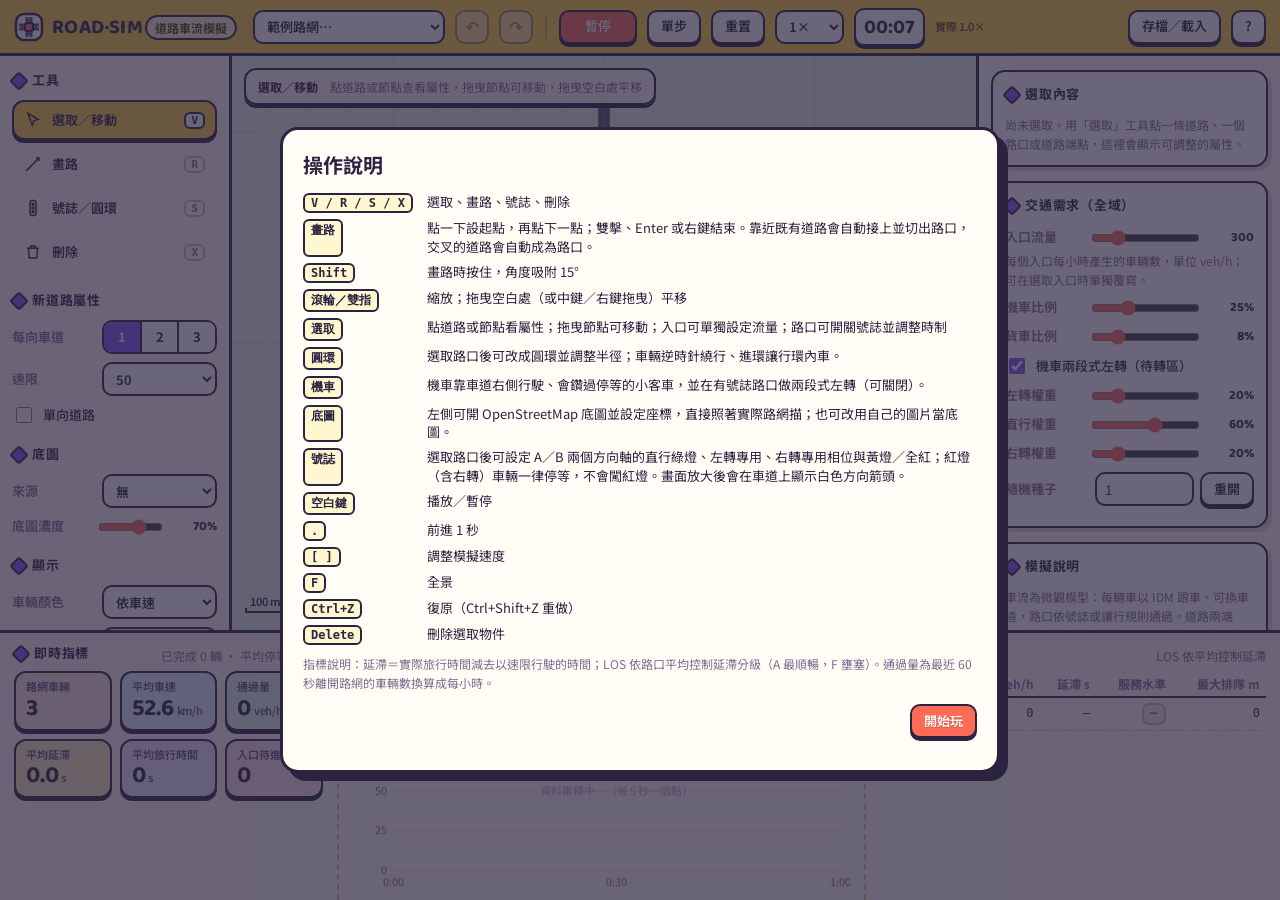
==== commit e02fc017: "新增 OSM 底圖、圓環、機車（鑽車縫與兩段式左轉），轉彎路徑改為切線連續曲線 - 底圖：OpenStreetMap 圖磚 + 經緯度定位（可貼 Google/OSM 網址），或自訂圖片 - 轉彎：連" ====
--- a/index.html
+++ b/index.html
@@ -68,7 +68,8 @@
 .tool kbd{margin-left:auto;font:700 11px var(--mono);color:var(--muted);border:2px solid var(--line2);border-radius:6px;padding:0 5px;background:#fff}
 .tool.on kbd{color:var(--ink);border-color:var(--ink)}
 .field{display:grid;grid-template-columns:82px 1fr;gap:6px 8px;align-items:center;margin:8px 0}
-.field>label{color:var(--muted);font-weight:600}
+.field>label,.field>span{color:var(--muted);font-weight:600}
+.row .field{display:grid;grid-template-columns:44px 1fr;margin:0}
 .seg{display:flex;border:2px solid var(--ink);border-radius:10px;overflow:hidden;background:#fff}
 .seg button{flex:1;height:30px;border:0;background:#fff;border-right:2px solid var(--ink);font-weight:700}
 .seg button:last-child{border-right:0}
@@ -94,6 +95,9 @@
 #hud{position:absolute;left:12px;top:12px;max-width:min(540px,70%);padding:8px 12px;border-radius:12px;background:#fffdf6ee;border:2px solid var(--ink);box-shadow:var(--pop);color:var(--muted);font-size:12px;pointer-events:none}
 #hud b{color:var(--ink)}
 #cv{position:absolute;inset:0;width:100%;height:100%;display:block;touch-action:none;cursor:default}
+#attrib{position:absolute;left:10px;bottom:8px;font-size:11px;background:#fffdf6cc;border:1px solid var(--line2);border-radius:6px;padding:1px 6px;display:none}
+#attrib a{color:var(--muted);text-decoration:none}
+#attrib a:hover{text-decoration:underline}
 #zoom{position:absolute;right:12px;bottom:12px;display:flex;flex-direction:column;gap:8px}
 #finish{position:absolute;left:50%;bottom:16px;transform:translateX(-50%);display:none}
 #toast{position:absolute;left:50%;top:14px;transform:translate(-50%,-8px);padding:8px 16px;border-radius:99px;background:var(--ink);color:#fff;font-weight:600;opacity:0;transition:.2s;pointer-events:none;z-index:4;white-space:nowrap}
@@ -182,6 +186,7 @@
       <option value="crossL">十字路口（左轉專用相位）</option>
       <option value="t">T 字路口（無號誌）</option>
       <option value="bottle">瓶頸（3 車道 → 1 車道）</option>
+      <option value="round">圓環（四岔）</option>
       <option value="grid">2×2 路網（含號誌）</option>
       <option value="blank">空白畫布</option>
     </select>
@@ -207,7 +212,7 @@
       <h3>工具</h3>
       <button class="tool on" data-tool="select"><svg width="18" height="18" viewBox="0 0 24 24" fill="none" stroke="currentColor" stroke-width="2"><path d="M5 3l14 8-6 2-2 6z"/></svg>選取／移動<kbd>V</kbd></button>
       <button class="tool" data-tool="draw"><svg width="18" height="18" viewBox="0 0 24 24" fill="none" stroke="currentColor" stroke-width="2"><path d="M4 20L20 4M4 20l-1 1M16 4h4v4"/></svg>畫路<kbd>R</kbd></button>
-      <button class="tool" data-tool="signal"><svg width="18" height="18" viewBox="0 0 24 24" fill="none" stroke="currentColor" stroke-width="2"><rect x="8" y="2" width="8" height="20" rx="3"/><circle cx="12" cy="7" r="1.4" fill="currentColor"/><circle cx="12" cy="12" r="1.4"/><circle cx="12" cy="17" r="1.4"/></svg>號誌<kbd>S</kbd></button>
+      <button class="tool" data-tool="signal"><svg width="18" height="18" viewBox="0 0 24 24" fill="none" stroke="currentColor" stroke-width="2"><rect x="8" y="2" width="8" height="20" rx="3"/><circle cx="12" cy="7" r="1.4" fill="currentColor"/><circle cx="12" cy="12" r="1.4"/><circle cx="12" cy="17" r="1.4"/></svg>號誌／圓環<kbd>S</kbd></button>
       <button class="tool" data-tool="delete"><svg width="18" height="18" viewBox="0 0 24 24" fill="none" stroke="currentColor" stroke-width="2"><path d="M4 7h16M9 7V4h6v3M6 7l1 13h10l1-13"/></svg>刪除<kbd>X</kbd></button>
     </div>
     <div class="group" id="roadOpts">
@@ -215,6 +220,15 @@
       <div class="field"><label>每向車道</label><div class="seg" id="newLanes"><button data-v="1" class="on">1</button><button data-v="2">2</button><button data-v="3">3</button></div></div>
       <div class="field"><label>速限</label><select id="newLimit"><option>30</option><option>40</option><option selected>50</option><option>60</option><option>70</option><option>80</option><option>100</option></select></div>
       <label class="chk"><input type="checkbox" id="newOneway">單向道路</label>
+    </div>
+    <div class="group" id="mapOpts">
+      <h3>底圖</h3>
+      <div class="field"><label>來源</label><select id="baseSel"><option value="none">無</option><option value="osm">OpenStreetMap</option><option value="img">自訂圖片</option></select></div>
+      <div class="rng"><label>底圖濃度</label><input type="range" id="rOpa" min="10" max="100" step="5" value="70"><output id="oOpa">70%</output></div>
+      <div class="field" id="geoRow"><label>位置</label><button class="btn" id="geoBtn" style="width:100%">設定座標…</button></div>
+      <div class="field" id="imgRow" style="display:none"><label>圖片</label><label class="btn" style="width:100%;justify-content:center;cursor:pointer">選擇圖片…<input type="file" id="imgFile" accept="image/*" hidden></label></div>
+      <div class="rng" id="imgW" style="display:none"><label>圖寬(公尺)</label><input type="range" id="rImgW" min="50" max="2000" step="10" value="600"><output id="oImgW">600</output></div>
+      <div class="hint" id="mapNote" style="display:none"></div>
     </div>
     <div class="group" id="viewOpts">
       <h3>顯示</h3>
@@ -231,6 +245,7 @@
     <div id="hud"></div>
     <div id="empty"><div>目前沒有道路<br>選左側「畫路」開始畫，或從上方載入「範例路網」</div></div>
     <button class="btn primary" id="finish">完成這條路 (Enter)</button>
+    <div id="attrib"><a href="https://www.openstreetmap.org/copyright" target="_blank" rel="noopener">© OpenStreetMap 貢獻者</a></div>
     <div id="zoom">
       <button class="btn icon" id="zIn" aria-label="放大">＋</button>
       <button class="btn icon" id="zOut" aria-label="縮小">－</button>
@@ -245,7 +260,9 @@
       <h3>交通需求（全域）</h3>
       <div class="rng"><label>入口流量</label><input type="range" id="rFlow" min="0" max="1500" step="25"><output id="oFlow"></output></div>
       <div class="hint" style="margin:-4px 0 6px">每個入口每小時產生的車輛數，單位 veh/h；可在選取入口時單獨覆寫。</div>
+      <div class="rng"><label>機車比例</label><input type="range" id="rMoto" min="0" max="80" step="1"><output id="oMoto"></output></div>
       <div class="rng"><label>貨車比例</label><input type="range" id="rTruck" min="0" max="40" step="1"><output id="oTruck"></output></div>
+      <label class="chk"><input type="checkbox" id="hookChk" checked>機車兩段式左轉（待轉區）</label>
       <div class="rng"><label>左轉權重</label><input type="range" id="rL" min="0" max="100" step="5"><output id="oL"></output></div>
       <div class="rng"><label>直行權重</label><input type="range" id="rS" min="0" max="100" step="5"><output id="oS"></output></div>
       <div class="rng"><label>右轉權重</label><input type="range" id="rR" min="0" max="100" step="5"><output id="oR"></output></div>
@@ -304,6 +321,26 @@
   </div>
 </div>
 
+<div class="modal" id="geoModal">
+  <div class="sheet" style="max-width:560px">
+    <h2>底圖座標</h2>
+    <div class="hint">設定畫面原點（0, 0）對應的真實位置，底圖就會對齊你畫的道路。可直接貼 Google 地圖或 OpenStreetMap 的網址。</div>
+    <div class="row">
+      <select id="geoPreset" style="flex:1 1 180px"><option value="">常用地點…</option>
+        <option value="25.0478,121.5170">台北車站</option><option value="25.0330,121.5654">台北 101</option>
+        <option value="24.1477,120.6736">台中火車站</option><option value="22.9971,120.2129">台南火車站</option>
+        <option value="22.6393,120.3021">高雄車站</option><option value="24.8015,120.9715">新竹火車站</option></select>
+    </div>
+    <div class="row">
+      <label class="field" style="flex:1 1 150px"><span>緯度</span><input type="text" id="geoLat" inputmode="decimal"></label>
+      <label class="field" style="flex:1 1 150px"><span>經度</span><input type="text" id="geoLon" inputmode="decimal"></label>
+    </div>
+    <div class="row"><input type="text" id="geoUrl" placeholder="貼上 Google 地圖／OSM 網址" style="flex:1"><button class="btn" id="geoParse">讀取</button></div>
+    <div class="hint" id="geoMsg"></div>
+    <div class="row" style="justify-content:flex-end"><button class="btn" data-close>取消</button><button class="btn primary" id="geoOk">套用</button></div>
+  </div>
+</div>
+
 <div class="modal" id="helpModal">
   <div class="sheet">
     <h2>操作說明</h2>
@@ -313,6 +350,9 @@
       <kbd>Shift</kbd><span>畫路時按住，角度吸附 15°</span>
       <kbd>滾輪／雙指</kbd><span>縮放；拖曳空白處（或中鍵／右鍵拖曳）平移</span>
       <kbd>選取</kbd><span>點道路或節點看屬性；拖曳節點可移動；入口可單獨設定流量；路口可開關號誌並調整時制</span>
+      <kbd>圓環</kbd><span>選取路口後可改成圓環並調整半徑；車輛逆時針繞行、進環讓行環內車。</span>
+      <kbd>機車</kbd><span>機車靠車道右側行駛、會鑽過停等的小客車，並在有號誌路口做兩段式左轉（可關閉）。</span>
+      <kbd>底圖</kbd><span>左側可開 OpenStreetMap 底圖並設定座標，直接照著實際路網描；也可改用自己的圖片當底圖。</span>
       <kbd>號誌</kbd><span>選取路口後可設定 A／B 兩個方向軸的直行綠燈、左轉專用、右轉專用相位與黃燈／全紅；紅燈（含右轉）車輛一律停等，不會闖紅燈。畫面放大後會在車道上顯示白色方向箭頭。</span>
       <kbd>空白鍵</kbd><span>播放／暫停</span>
       <kbd>.</kbd><span>前進 1 秒</span>
@@ -334,6 +374,7 @@
 const DT = 0.1;           // fixed time step (s)
 const TYPES = {
   car:   { key: 'car',   name: '小客車', len: 4.5, wid: 1.9, a: 2.0, b: 2.5, T: 1.2, s0: 2.0, vmax: 36 },
+  moto:  { key: 'moto',  name: '機車',   len: 1.9, wid: 0.72, a: 2.8, b: 3.2, T: 0.8, s0: 1.0, vmax: 17 },
   truck: { key: 'truck', name: '貨車',   len: 12,  wid: 2.5, a: 1.2, b: 2.2, T: 1.5, s0: 3.0, vmax: 22.2 }
 };
 
@@ -348,6 +389,10 @@
   };
 }
 const clamp = (v, a, b) => Math.max(a, Math.min(b, v));
+const MOTO_LAT = W * 0.5 - 0.45;        // motorcycles ride near the kerb side of their lane
+function latOf(x, lane) { return ((lane == null ? x.lane : lane) + 0.5) * W + (x.moto ? MOTO_LAT : 0); }
+/* a car ignores a motorcycle squeezing past at the edge of its lane */
+function passable(x, o) { return o.moto && x.type === 'car' && Math.abs(o.lat - x.lat) > 1.05; }
 
 /* ------------------------------------------------------------------ */
 /* Editable network model                                              */
@@ -437,6 +482,7 @@
 /* ------------------------------------------------------------------ */
 function laneMovesOf(e, gn) {
   const n = e.lanes, out = [];
+  if (gn.ring) { for (let li = 0; li < n; li++) out.push(e.av); return out; }
   let dedL = false, dedR = false;
   if (gn.sig && gn.deg >= 3) {
     const c = compileSig(gn.sig);
@@ -461,6 +507,7 @@
   const g = { nodes: new Map(), edges: [], conns: new Map(), connSeq: 0, sources: [] };
   for (const n of net.nodes) {
     g.nodes.set(n.id, { id: n.id, x: n.x, y: n.y, sig: n.sig ? Object.assign({}, n.sig) : null, flow: n.flow,
+      ring: n.ring > 0 ? clamp(+n.ring, 6, 60) : 0,
       deg: 0, maxLanes: 1, R: 0, in: [], out: [], occ: [], queue: 0,
       stat: { sum: 0, n: 0, flow: 0, maxQ: 0, sumQ: 0, nQ: 0 } });
   }
@@ -470,7 +517,9 @@
   }
   for (const gn of g.nodes.values()) {
     gn.R = gn.deg >= 3 ? 6 + W * gn.maxLanes + (gn.deg >= 4 ? 2 : 0) : (gn.deg === 2 ? 3 : 0);
-    if (gn.deg < 3) gn.sig = null;
+    if (gn.deg < 3) { gn.sig = null; gn.ring = 0; }
+    if (gn.ring) { gn.sig = null; gn.R = gn.ring + W * 0.5 + 2.5; }
+    gn.box = {};
   }
   let eid = 0;
   for (const r of net.roads) {
@@ -504,7 +553,7 @@
     }
     if (gn.sig && gn.in.length) {
       const ref = gn.in[0].ang;
-      for (const e of gn.in) {
+      for (const e of gn.in.concat(gn.out)) {
         let d = Math.abs(((e.ang - ref) % Math.PI + Math.PI) % Math.PI);
         d = Math.min(d, Math.PI - d);
         e.group = d < Math.PI / 4 ? 0 : 1;
@@ -520,39 +569,90 @@
   if (turn === 'R') return clamp(outN - 1 - (inN - 1 - i), 0, outN - 1);   // lane 0 = next to centre line, last lane = kerb
   return Math.min(i, outN - 1);
 }
-
-function getConn(g, e, i, oe, j) {
-  const key = e.id + '.' + i + '>' + oe.id + '.' + j;
+const TAU = Math.PI * 2;
+
+/* ---- path helpers: every connector is a densely sampled polyline with a
+   continuous (unwrapped) heading per sample, so headings interpolate smoothly ---- */
+function bezPts(out, p0, c1, c2, p3, n, skipFirst) {
+  for (let k = skipFirst ? 1 : 0; k <= n; k++) {
+    const t = k / n, u = 1 - t, a = u * u * u, b = 3 * u * u * t, c = 3 * u * t * t, d = t * t * t;
+    out.push(a * p0[0] + b * c1[0] + c * c2[0] + d * p3[0], a * p0[1] + b * c1[1] + c * c2[1] + d * p3[1]);
+  }
+}
+function mkPath(a) {
+  const n = a.length / 2 - 1, pts = Float64Array.from(a), cum = new Float64Array(n + 1), ang = new Float64Array(n + 1);
+  for (let k = 1; k <= n; k++) cum[k] = cum[k - 1] + Math.hypot(pts[2 * k] - pts[2 * k - 2], pts[2 * k + 1] - pts[2 * k - 1]);
+  for (let k = 0; k <= n; k++) {
+    const p = Math.max(0, k - 1), q = Math.min(n, k + 1);
+    let t = Math.atan2(pts[2 * q + 1] - pts[2 * p + 1], pts[2 * q] - pts[2 * p]);
+    if (k) { const pr = ang[k - 1]; t = pr + Math.atan2(Math.sin(t - pr), Math.cos(t - pr)); }   // unwrap
+    ang[k] = t;
+  }
+  let kap = 0;
+  for (let k = 1; k < n; k++) { const ds = cum[k + 1] - cum[k - 1]; if (ds > 0.3) kap = Math.max(kap, Math.abs(ang[k + 1] - ang[k - 1]) / ds); }
+  return { pts, cum, ang, n, len: Math.max(0.5, cum[n]), vmax: kap > 1e-4 ? clamp(Math.sqrt(3.4 / kap), 4.2, 99) : 99 };
+}
+
+/* connector key kinds: '' normal, 'h' motorcycle two-stage-left waiting box */
+function getConn(g, e, i, oe, j, hook, slot) {
+  slot = hook ? (slot | 0) : 0;
+  const key = (hook ? 'h' : '') + e.id + '.' + i + '>' + oe.id + '.' + j + (hook ? '#' + slot : '');
   let c = g.conns.get(key); if (c) return c;
-  const o0 = (i + 0.5) * W, o1 = (j + 0.5) * W;
-  const p0x = e.ex + e.nx * o0, p0y = e.ey + e.ny * o0;
-  const p1x = oe.sx + oe.nx * o1, p1y = oe.sy + oe.ny * o1;
-  const cr = e.dx * oe.dy - e.dy * oe.dx;
-  let cx = (p0x + p1x) / 2, cy = (p0y + p1y) / 2;
-  if (Math.abs(cr) > 1e-3) {
-    const s = ((p1x - p0x) * oe.dy - (p1y - p0y) * oe.dx) / cr;
-    if (s > 0 && s < 80) { cx = p0x + e.dx * s; cy = p0y + e.dy * s; }
-  }
-  const n = 12, pts = new Float64Array((n + 1) * 2), cum = new Float64Array(n + 1);
-  for (let k = 0; k <= n; k++) {
-    const t = k / n, u = 1 - t;
-    pts[2 * k] = u * u * p0x + 2 * u * t * cx + t * t * p1x;
-    pts[2 * k + 1] = u * u * p0y + 2 * u * t * cy + t * t * p1y;
-    if (k) cum[k] = cum[k - 1] + Math.hypot(pts[2 * k] - pts[2 * k - 2], pts[2 * k + 1] - pts[2 * k - 1]);
-  }
-  const t = e.turns.get(oe.id);
-  const turn = t ? t.type : 'S';
-  c = { id: g.connSeq++, key, e, i, oe, j, pts, cum, n, len: Math.max(0.5, cum[n]), turn, vmax: turn === 'S' ? 99 : (turn === 'R' ? 6.5 : 5.5), conf: new Map() };
+  const gn = e.b, o0 = (i + 0.5) * W, o1 = (j + 0.5) * W;
+  const p0 = [e.ex + e.nx * o0, e.ey + e.ny * o0];
+  const din = [e.dx, e.dy], dout = [oe.dx, oe.dy];
+  const tt = e.turns.get(oe.id), turn = hook ? 'L' : (tt ? tt.type : 'S');
+  let path, ring = null, box = null;
+  if (hook) {
+    // cross straight through on your own green, then pull into the waiting box at the far right corner
+    const col = slot % 3, row = Math.floor(slot / 3);
+    const lat = oe.lanes * W - 0.6 - col * 0.9, fwd = 1.0 - row * 2.0;
+    const p3 = [oe.sx + oe.nx * lat + oe.dx * fwd, oe.sy + oe.ny * lat + oe.dy * fwd];
+    const k = clamp(Math.hypot(p3[0] - p0[0], p3[1] - p0[1]) * 0.5, 2, 26), a = [], d2 = [din[0], din[1]];
+    bezPts(a, p0, [p0[0] + d2[0] * k, p0[1] + d2[1] * k], [p3[0] - d2[0] * k, p3[1] - d2[1] * k], p3, 14, false);
+    path = mkPath(a); path.vmax = Math.min(path.vmax, 7);
+    box = { x: p3[0], y: p3[1], ang: Math.atan2(dout[1], dout[0]) };
+  } else if (gn.ring) {
+    // roundabout: short entry spline, counter-clockwise ring arc, short exit spline
+    const R = gn.ring, cx = gn.x, cy = gn.y;
+    const p3 = [oe.sx + oe.nx * o1, oe.sy + oe.ny * o1];
+    const rawA = Math.atan2(p0[1] - cy, p0[0] - cx), rawB = Math.atan2(p3[1] - cy, p3[0] - cx);
+    let arc = (rawA - rawB) % TAU; if (arc < 0) arc += TAU; if (arc < 0.25) arc += TAU;   // travel = decreasing angle
+    const DEF = Math.min(0.6, arc * 0.3);              // join and leave the ring tangentially
+    const thA = rawA - DEF, thB = rawB + DEF; arc -= 2 * DEF;
+    const A = [cx + R * Math.cos(thA), cy + R * Math.sin(thA)], B = [cx + R * Math.cos(thB), cy + R * Math.sin(thB)];
+    const tA = [Math.sin(thA), -Math.cos(thA)], tB = [Math.sin(thB), -Math.cos(thB)];
+    const k1 = clamp(Math.hypot(A[0] - p0[0], A[1] - p0[1]) * 0.55, 0.8, 14);
+    const k2 = clamp(Math.hypot(p3[0] - B[0], p3[1] - B[1]) * 0.55, 0.8, 14);
+    const a = [];
+    bezPts(a, p0, [p0[0] + din[0] * k1, p0[1] + din[1] * k1], [A[0] - tA[0] * k1, A[1] - tA[1] * k1], A, 5, false);
+    const m = Math.max(4, Math.round(arc / 0.2));
+    for (let q = 1; q <= m; q++) { const th = thA - arc * q / m; a.push(cx + R * Math.cos(th), cy + R * Math.sin(th)); }
+    bezPts(a, B, [B[0] + tB[0] * k2, B[1] + tB[1] * k2], [p3[0] - dout[0] * k2, p3[1] - dout[1] * k2], p3, 5, true);
+    path = mkPath(a);
+    ring = { R, thA, thB, arc, sA: path.cum[5], sB: path.cum[5 + m] };
+    path.vmax = clamp(Math.sqrt(3.4 * R), 5.5, 12);
+  } else {
+    const p3 = [oe.sx + oe.nx * o1, oe.sy + oe.ny * o1];
+    const k = clamp(Math.hypot(p3[0] - p0[0], p3[1] - p0[1]) * 0.45, 1.5, 40), a = [];
+    bezPts(a, p0, [p0[0] + din[0] * k, p0[1] + din[1] * k], [p3[0] - dout[0] * k, p3[1] - dout[1] * k], p3, 16, false);
+    path = mkPath(a);
+  }
+  c = Object.assign(path, { id: g.connSeq++, key, e, i, oe, j, turn, hook: !!hook, slot, ring, box, conf: new Map() });
   g.conns.set(key, c);
   return c;
 }
+function ringTheta(c, cs) { return c.ring.thA - (cs - c.ring.sA) / c.ring.R; }
+function fwdAng(a, b) { let d = (a - b) % TAU; if (d < 0) d += TAU; return d; }   // angular distance travelled from b to a
+
 function conflictPairs(a, b) {
   let r = a.conf.get(b.id); if (r) return r;
   const out = [];
   const merge = a.oe === b.oe && a.j === b.j;
-  for (let k = 0; k <= a.n; k++) {
-    for (let m = 0; m <= b.n; m++) {
-      if (merge && k >= a.n - 3 && m >= b.n - 3) continue;   // plain merge: handled by car-following
+  const ka = Math.max(1, Math.round(a.n / 16)), kb = Math.max(1, Math.round(b.n / 16));
+  for (let k = 0; k <= a.n; k += ka) {
+    for (let m = 0; m <= b.n; m += kb) {
+      if (merge && a.len - a.cum[k] < 7 && b.len - b.cum[m] < 7) continue;   // plain merge: handled by car-following
       if (Math.hypot(a.pts[2 * k] - b.pts[2 * m], a.pts[2 * k + 1] - b.pts[2 * m + 1]) < 2.6) out.push(k, m);
     }
   }
@@ -563,10 +663,11 @@
 function connConflict(a, b) { return a !== b && conflictPairs(a, b).length > 0; }
 function connPose(c, s) {
   s = clamp(s, 0, c.len);
-  let k = 1; while (k < c.n && c.cum[k] < s) k++;
-  const s0 = c.cum[k - 1], s1 = c.cum[k], f = s1 > s0 ? (s - s0) / (s1 - s0) : 0;
-  const x0 = c.pts[2 * k - 2], y0 = c.pts[2 * k - 1], x1 = c.pts[2 * k], y1 = c.pts[2 * k + 1];
-  return { x: x0 + (x1 - x0) * f, y: y0 + (y1 - y0) * f, ang: Math.atan2(y1 - y0, x1 - x0) };
+  const cum = c.cum; let lo = 0, hi = c.n - 1;
+  while (lo < hi) { const m = (lo + hi + 1) >> 1; if (cum[m] <= s) lo = m; else hi = m - 1; }
+  const s0 = cum[lo], s1 = cum[lo + 1], f = s1 > s0 ? (s - s0) / (s1 - s0) : 0;
+  const x0 = c.pts[2 * lo], y0 = c.pts[2 * lo + 1];
+  return { x: x0 + (c.pts[2 * lo + 2] - x0) * f, y: y0 + (c.pts[2 * lo + 3] - y0) * f, ang: c.ang[lo] + (c.ang[lo + 1] - c.ang[lo]) * f };
 }
 
 /* Signal programme: per axis (group 0 = A, 1 = B) an optional left-only phase, the through phase,
@@ -620,7 +721,7 @@
 /* ------------------------------------------------------------------ */
 class Sim {
   constructor(net, opt) {
-    this.opt = Object.assign({ flow: 300, truck: 8, wL: 20, wS: 60, wR: 20, seed: 1 }, opt || {});
+    this.opt = Object.assign({ flow: 300, truck: 8, moto: 25, hook: true, wL: 20, wS: 60, wR: 20, seed: 1 }, opt || {});
     this.reset(net);
   }
   reset(net) {
@@ -637,10 +738,18 @@
   gauss() { const u = Math.max(1e-9, this.rng()), v = this.rng(); return Math.sqrt(-2 * Math.log(u)) * Math.cos(2 * Math.PI * v); }
 
   makeVeh(type, e, lane, s, v) {
-    const P = TYPES[type];
-    return { id: this.nextId++, type, p: P, len: P.len, wid: P.wid, f: clamp(1 + 0.1 * this.gauss(), 0.8, 1.25),
-      v, a: 0, aReal: 0, vd: 0, e, lane, s, lat: (lane + 0.5) * W, conn: null, cs: 0, next: null, turn: 'S',
+    const P = TYPES[type], moto = type === 'moto';
+    return { id: this.nextId++, type, p: P, len: P.len, wid: P.wid, moto, f: clamp(1 + 0.1 * this.gauss(), 0.8, 1.25),
+      v, a: 0, aReal: 0, vd: 0, e, lane, s, lat: (lane + 0.5) * W + (moto ? MOTO_LAT : 0), conn: null, cs: 0, next: null, turn: 'S',
+      hook: false, slot: 0, hookWait: false, hookT: 0, filt: false,
       t0: this.t, ff: 0, stops: 0, moving: true, waitT: 0, lcT: 0, zoneE: null, zoneT: 0, zoneS: 0, zoneV: 10, permit: true, dead: false };
+  }
+  /* the connector this vehicle would use next */
+  connOf(x) {
+    const e = x.e, oe = x.next; if (!oe) return null;
+    const gn = e.b;
+    const j = gn.ring ? oe.lanes - 1 : mapLane(x.lane, e.lanes, oe.lanes, x.turn);
+    return getConn(this.g, e, x.lane, oe, j, x.hook, x.hook ? (gn.box[oe.id] || 0) : 0);
   }
   chooseNext(x, free) {
     const e = x.e, gn = e.b;
@@ -649,7 +758,9 @@
     const cands = gn.out.filter(oe => oe.id !== e.rev);
     if (!cands.length) return;
     const w = { L: this.opt.wL, S: this.opt.wS, R: this.opt.wR };
-    const lm = e.lm ? e.lm[x.lane] : 'LSR'; const allowed = k => free || lm.includes(k);
+    const hookOK = !!(x.moto && this.opt.hook && gn.sig && !gn.ring);
+    const lm = e.lm ? e.lm[x.lane] : 'LSR';
+    const allowed = k => free || lm.includes(k) || (k === 'L' && hookOK && x.lane === e.lanes - 1);
     const by = { L: [], S: [], R: [] };
     for (const oe of cands) { const k = e.turns.get(oe.id).type; if (allowed(k)) by[k].push(oe); }
     if (!by.L.length && !by.S.length && !by.R.length) for (const oe of cands) by[e.turns.get(oe.id).type].push(oe);
@@ -667,6 +778,8 @@
       if (!pick) pick = by.L.concat(by.S, by.R)[0];
     }
     x.next = pick; x.turn = e.turns.get(pick.id).type;
+    x.hook = hookOK && x.turn === 'L';
+    const c = this.connOf(x); x.cvm = c ? c.vmax : 99;
   }
 
   /* may front vehicle x of its lane pass the stop line now? */
@@ -688,11 +801,24 @@
       }
     }
     x.sigRed = stRed;
-    const j = mapLane(x.lane, e.lanes, oe.lanes, x.turn);
-    const c = getConn(g, e, x.lane, oe, j);
-    // exit space
-    const ol = oe.lanesArr[j];
-    if (ol.length) { const o = ol[0]; if (o.s - o.len < 0.5 && !(forced)) { x.why = 'exit'; return false; } }
+    if (x.hook && (gn.box[oe.id] || 0) >= 9) { if (x.waitT < 25) { x.why = 'boxfull'; return false; } x.hook = false; }
+    const c = this.connOf(x), j = c.j;
+    // exit space (a two-stage left ends in the waiting box, not on the far edge)
+    if (!c.hook) {
+      const ol = oe.lanesArr[j];
+      if (ol.length) { const o = ol[0]; if (o.s - o.len < 0.5 && !(forced)) { x.why = 'exit'; return false; } }
+    }
+    if (gn.ring) {
+      const R = gn.ring, thA = c.ring.thA;
+      const crit = (x.moto ? 2.2 : (x.type === 'truck' ? 3.8 : 3.0)) * (forced ? 0.5 : 1);
+      for (const o of gn.occ) {
+        if (!o.conn.ring) continue;
+        const th = ringTheta(o.conn, o.cs), behind = fwdAng(th, thA);
+        if (R * (TAU - behind) < x.len + 2.4) { x.why = 'ringbusy'; return false; }          // sitting just past the entry
+        if (behind < Math.PI * 1.1 && R * behind / Math.max(o.v, 2.2) < crit) { x.why = 'ringyield'; return false; }
+      }
+      return true;
+    }
     // vehicles in the node
     if (!forced) {
       for (const o of gn.occ) {
@@ -715,7 +841,7 @@
           const L2 = E2.lanesArr[li]; if (!L2.length) continue;
           const y = L2[L2.length - 1];
           const d2 = E2.len - y.s; if (d2 > 60 || !y.next) continue;
-          const c2 = getConn(g, E2, y.lane, y.next, mapLane(y.lane, E2.lanes, y.next.lanes, y.turn));
+          const c2 = this.connOf(y); if (!c2) continue;
           if (!connConflict(c, c2)) continue;
           const tY = d2 / Math.max(y.v, 3);
           if (gn.sig) {
@@ -743,21 +869,24 @@
   }
   tryInsert(gn) {
     const e = gn.out[0];
-    const type = this.rng() * 100 < this.opt.truck ? 'truck' : 'car';
-    const x = this.makeVeh(type, e, 0, type === 'truck' ? 12 : 4.5, 0);
+    const r0 = this.rng() * 100, mo = this.opt.moto || 0;
+    const type = r0 < mo ? 'moto' : (r0 < mo + this.opt.truck ? 'truck' : 'car');
+    const x = this.makeVeh(type, e, 0, 0, 0);
     this.chooseNext(x, true);
     const v0 = Math.min(e.limit * x.f, x.p.vmax);
     const okL = [], rest = [];
     for (let li = 0; li < e.lanes; li++) ((e.lm && e.lm[li].includes(x.turn)) || !e.lm ? okL : rest).push(li);
-    const start = Math.floor(this.rng() * okL.length);
-    const order = okL.slice(start).concat(okL.slice(0, start), rest);
+    let order;
+    if (x.moto) order = okL.slice().reverse().concat(rest.slice().reverse());   // motorcycles keep to the kerb
+    else { const start = Math.floor(this.rng() * Math.max(1, okL.length)); order = okL.slice(start).concat(okL.slice(0, start), rest); }
     for (let q = 0; q < order.length; q++) {
       const li = order[q], L = e.lanesArr[li], o = L.length ? L[0] : null;
       let vInit = v0 * 0.85, gap = Infinity;
       if (o) { gap = o.s - o.len - x.len; vInit = Math.min(vInit, o.v + 3); }
       if (gap >= vInit * 1.1 + 3) {
-        x.lane = li; x.lat = (li + 0.5) * W; x.s = x.len; x.v = vInit;
+        x.lane = li; x.lat = latOf(x, li); x.s = x.len; x.v = vInit;
         if (!(e.lm && e.lm[li].includes(x.turn))) this.chooseNext(x);
+        else { const c0 = this.connOf(x); x.cvm = c0 ? c0.vmax : 99; }
         L.unshift(x); this.vehicles.push(x); this.tot.spawned++;
         return true;
       }
@@ -780,27 +909,46 @@
           const x = L[k], dist = e.len - x.s;
           let v0 = Math.min(e.limit * x.f, x.p.vmax);
           if (gn.deg >= 3 && x.zoneE !== e && dist <= 60) { x.zoneE = e; x.zoneT = t; x.zoneS = x.s; x.zoneV = v0; }
-          if (x.next && x.turn !== 'S') { const vt = x.turn === 'R' ? 6.5 : 5.5; v0 = Math.min(v0, Math.sqrt(vt * vt + 5 * Math.max(0, dist))); }
+          if (x.next && x.cvm < 50) { const vt = x.cvm; v0 = Math.min(v0, Math.sqrt(vt * vt + 5 * Math.max(0, dist))); }
+          let kk = k + 1;
+          while (kk < L.length) {                       // filter past stopped cars (motorcycles) / past a filtering bike (cars)
+            const o = L[kk];
+            if (passable(x, o) || (x.moto && o.type === 'car' && o.v < 2.5 && x.v < 8)) kk++; else break;
+          }
+          x.filt = kk > k + 1 && !passable(x, L[k + 1]);
+          if (x.filt) v0 = Math.min(v0, 6);
           x.vd = v0;
           let gap = Infinity, vl = 0, gapR = Infinity, vlR = 0;
-          if (k + 1 < L.length) { const o = L[k + 1]; gap = o.s - o.len - x.s; vl = o.v; gapR = gap; vlR = vl; }
+          if (kk < L.length) { const o = L[kk]; gap = o.s - o.len - x.s; vl = o.v; gapR = gap; vlR = vl; }
           else if (x.next) {
             const ok = this.mayEnter(x); x.permit = ok;
             if (!ok) { const gg = dist + 1.5; if (gg < gap) { gap = gg; vl = 0; } }
             else {
-              const oe = x.next, j = mapLane(x.lane, e.lanes, oe.lanes, x.turn), c = getConn(g, e, x.lane, oe, j);
+              const c = this.connOf(x), oe = c.oe, j = c.j;
               for (const o of gn.occ) {
+                if (o.hookWait) continue;
                 if (o.conn.e === e && o.conn.i === x.lane) { const gg = dist + o.cs - o.len; if (gg < gap) { gap = gg; vl = o.v; } }
+              }
+              if (gn.ring) {
+                const R = gn.ring, thA = c.ring.thA;
+                for (const o of gn.occ) {
+                  if (!o.conn.ring || o.conn.e === e) continue;
+                  const gg = dist + R * fwdAng(thA, ringTheta(o.conn, o.cs)) - o.len;
+                  if (gg < gap) { gap = gg; vl = o.v; }
+                }
               }
               const myEnd = dist + c.len;
               for (const o of gn.occ) {
+                if (o.hookWait || o.conn.hook) continue;
                 if (o.conn.oe === oe && o.conn.j === j && !(o.conn.e === e && o.conn.i === x.lane)) {
                   const doEnd = o.conn.len - o.cs;
                   if (doEnd < myEnd) { const gg = myEnd - doEnd - o.len; if (gg < gap) { gap = gg; vl = o.v; } }
                 }
               }
-              const ol = oe.lanesArr[j];
-              if (ol.length) { const o = ol[0], gg = dist + c.len + o.s - o.len; if (gg < gap) { gap = gg; vl = o.v; } }
+              if (!c.hook) {
+                const ol = oe.lanesArr[j];
+                if (ol.length) { const o = ol[0], gg = dist + c.len + o.s - o.len; if (gg < gap) { gap = gg; vl = o.v; } }
+              }
             }
             if (x.v < 0.3 && dist < 8 && !x.sigRed) x.waitT += DT; else if (!(x.v < 0.3)) x.waitT = 0;
           }
@@ -812,20 +960,33 @@
     for (const gn of g.nodes.values()) {
       for (const x of gn.occ) {
         const c = x.conn;
+        if (x.hookWait) { x.a = x.aReal = 0; x.v = 0; x.vd = 0; continue; }
         const v0 = Math.min(c.oe.limit * x.f, x.p.vmax, c.vmax);
         let gap = Infinity, vl = 0;
-        for (const o of gn.occ) {
-          if (o !== x && o.conn === c && o.cs > x.cs) { const gg = o.cs - o.len - x.cs; if (gg < gap) { gap = gg; vl = o.v; } }
-        }
         const dxEnd = c.len - x.cs;
-        for (const o of gn.occ) {
-          if (o.conn !== c && o.conn.oe === c.oe && o.conn.j === c.j) {
-            const doEnd = o.conn.len - o.cs;
-            if (doEnd < dxEnd) { const gg = dxEnd - doEnd - o.len; if (gg < gap) { gap = gg; vl = o.v; } }
+        if (gn.ring) {                                   // one circulating lane: follow by ring angle
+          const th = ringTheta(c, x.cs), R = gn.ring;
+          for (const o of gn.occ) {
+            if (o === x || !o.conn.ring) continue;
+            const gg = R * fwdAng(th, ringTheta(o.conn, o.cs)) - o.len;
+            if (gg < gap) { gap = gg; vl = o.v; }
+          }
+        } else {
+          for (const o of gn.occ) {
+            if (o !== x && o.conn === c && o.cs > x.cs) { const gg = o.cs - o.len - x.cs; if (gg < gap) { gap = gg; vl = o.v; } }
+          }
+          for (const o of gn.occ) {
+            if (o.hookWait || o.conn.hook || o.conn === c) continue;
+            if (o.conn.oe === c.oe && o.conn.j === c.j) {
+              const doEnd = o.conn.len - o.cs;
+              if (doEnd < dxEnd) { const gg = dxEnd - doEnd - o.len; if (gg < gap) { gap = gg; vl = o.v; } }
+            }
           }
         }
-        const ol = c.oe.lanesArr[c.j];
-        if (ol.length) { const o = ol[0], gg = dxEnd + o.s - o.len; if (gg < gap) { gap = gg; vl = o.v; } }
+        if (!c.hook) {
+          const ol = c.oe.lanesArr[c.j];
+          if (ol.length) { const o = ol[0], gg = dxEnd + o.s - o.len; if (gg < gap) { gap = gg; vl = o.v; } }
+        }
         x.vd = v0;
         x.a = x.aReal = idmAcc(x.p, x.v, v0, gap, x.v - vl);
       }
@@ -857,6 +1018,7 @@
             if (tl > maxLane) continue;
             if (x.next && e.lm && !e.lm[tl].includes(x.turn)) continue;
             const T = e.lanesArr[tl], nb = this.neighbors(T, x.s);
+            if (nb.lead && passable(x, nb.lead)) continue;
             const gapL = nb.lead ? nb.lead.s - nb.lead.len - x.s : Infinity;
             const gapF = nb.fol ? x.s - x.len - nb.fol.s : Infinity;
             if (gapL < 2 + 0.3 * Math.max(0, nb.lead ? x.v - nb.lead.v : 0)) continue;
@@ -874,7 +1036,7 @@
               const after = idmAcc(oldFol.p, oldFol.v, oldFol.vd, oldLead ? oldLead.s - oldLead.len - oldFol.s : Infinity, oldLead ? oldFol.v - oldLead.v : 0);
               dF += after - before;
             }
-            let inc = (aNew - x.aReal) + 0.3 * dF + (dir < 0 ? 0.1 : 0);
+            let inc = (aNew - x.aReal) + 0.3 * dF + (dir < 0 ? 0.1 : 0) + (x.moto && dir > 0 ? 0.45 : 0);
             if (li > maxLane) inc += 4;
             if (inc > bestInc) { bestInc = inc; best = tl; }
           }
@@ -899,6 +1061,7 @@
   move() {
     const dt = DT, t = this.t;
     for (const x of this.vehicles) {
+      if (x.hookWait) { x.v = 0; continue; }
       const v0 = x.v; let nv = v0 + x.a * dt, ds;
       if (nv < 0) { nv = 0; ds = x.a < 0 ? v0 * v0 / (2 * -x.a) : 0; } else ds = v0 * dt + 0.5 * x.a * dt * dt;
       x.v = nv;
@@ -908,13 +1071,14 @@
         x.cs += ds;
       } else {
         x.s += ds;
-        x.lat += ((x.lane + 0.5) * W - x.lat) * Math.min(1, dt * 3);
+        x.lat += (latOf(x) - x.lat) * Math.min(1, dt * 3);
       }
     }
     for (const x of this.vehicles) {
       if (x.dead) continue;
       if (x.conn) {
         const c = x.conn;
+        if (c.hook && x.cs >= c.len) { x.cs = c.len; x.v = 0; if (!x.hookWait) { x.hookWait = true; x.hookT = t; } continue; }
         if (x.cs >= c.len) {
           const gn = c.e.b, oe = c.oe, i = gn.occ.indexOf(x); if (i >= 0) gn.occ.splice(i, 1);
           x.conn = null; x.e = oe; x.lane = c.j; x.s = x.cs - c.len; x.lat = (c.j + 0.5) * W;
@@ -928,7 +1092,7 @@
         if (x.s >= e.len) {
           if (!x.next) { this.exitVeh(x); continue; }
           if (!this.mayEnter(x)) { x.s = e.len; x.v = 0; continue; }
-          const gn = e.b, oe = x.next, j = mapLane(x.lane, e.lanes, oe.lanes, x.turn), c = getConn(this.g, e, x.lane, oe, j);
+          const gn = e.b, c = this.connOf(x), oe = c.oe;
           if (gn.deg >= 3 && x.zoneE === e) {
             const free = (e.len - x.zoneS) / Math.max(3, x.zoneV);
             gn.stat.sum += Math.max(0, (t - x.zoneT) - free); gn.stat.n++;
@@ -936,10 +1100,32 @@
           gn.stat.flow++;
           const L = e.lanesArr[x.lane], i = L.indexOf(x); if (i >= 0) L.splice(i, 1);
           x.conn = c; x.cs = x.s - e.len; gn.occ.push(x);
+          if (c.hook) gn.box[oe.id] = (gn.box[oe.id] || 0) + 1;
         }
       }
     }
     if (this.vehicles.some(x => x.dead)) this.vehicles = this.vehicles.filter(x => !x.dead);
+  }
+
+  /* second stage of a motorcycle two-stage left turn */
+  releaseBoxes() {
+    for (const gn of this.g.nodes.values()) {
+      for (let q = gn.occ.length - 1; q >= 0; q--) {
+        const x = gn.occ[q]; if (!x.hookWait) continue;
+        const oe = x.conn.oe;
+        if (gn.sig && sigState(gn.sig, oe.group, 'S', this.t) !== 'G') continue;
+        const li = oe.lanes - 1, L = oe.lanesArr[li];
+        if (L.length && L[0].s - L[0].len < x.len + 2.5) continue;
+        gn.occ.splice(q, 1);
+        gn.box[oe.id] = Math.max(0, (gn.box[oe.id] || 1) - 1);
+        gn.stat.sum += this.t - x.hookT;                 // the wait counts as control delay
+        x.conn = null; x.hookWait = false; x.hook = false; x.e = oe; x.lane = li; x.s = x.len; x.v = 0;
+        x.lat = latOf(x); x.zoneE = null; x.waitT = 0; x.moving = false;
+        let pIdx = L.length; while (pIdx > 0 && L[pIdx - 1].s > x.s) pIdx--;
+        L.splice(pIdx, 0, x);
+        this.chooseNext(x);
+      }
+    }
   }
 
   sampleQueues() {
@@ -973,6 +1159,7 @@
   step() {
     this.t += DT; this.k++;
     this.spawn(DT);
+    this.releaseBoxes();
     this.accel();
     this.lanes();
     this.move();
@@ -989,7 +1176,7 @@
     for (const gn of this.g.nodes.values()) {
       if (gn.deg < 3) continue;
       const s = gn.stat, d = s.n ? s.sum / s.n : 0;
-      out.push({ id: gn.id, signal: !!gn.sig, n: s.n, flow: this.t > 5 ? s.flow / this.t * 3600 : 0, delay: d, los: s.n ? losOf(d, !!gn.sig) : '–', maxQ: s.maxQ, avgQ: s.nQ ? s.sumQ / s.nQ : 0 });
+      out.push({ id: gn.id, signal: !!gn.sig, ring: !!gn.ring, n: s.n, flow: this.t > 5 ? s.flow / this.t * 3600 : 0, delay: d, los: s.n ? losOf(d, !!gn.sig) : '–', maxQ: s.maxQ, avgQ: s.nQ ? s.sumQ / s.nQ : 0 });
     }
     return out;
   }
@@ -1003,7 +1190,7 @@
 }
 
 const api = { W, DT, TYPES, Sim, createNet, addNode, addSegment, deleteRoad, deleteNode, nodeDegree, defaultSig, N,
-  nearNode, projectOnRoad, nodeAtOrSplit, splitRoad, buildGraph, sigState, sigInfo, sigCycle, compileSig, losOf, connPose, getConn, mapLane, mulberry32, pruneNodes };
+  nearNode, projectOnRoad, latOf, ringTheta, nodeAtOrSplit, splitRoad, buildGraph, sigState, sigInfo, sigCycle, compileSig, losOf, connPose, getConn, mapLane, mulberry32, pruneNodes };
 if (typeof module !== 'undefined' && module.exports) module.exports = api; else root.RS = api;
 })(typeof self !== 'undefined' ? self : this);
 
@@ -1015,7 +1202,8 @@
 const $$ = (s, r) => Array.from((r || document).querySelectorAll(s));
 const W = RS.W;
 const STORE = 'roadsim.v1';
-const DEF_OPT = { flow: 300, truck: 8, wL: 20, wS: 60, wR: 20, seed: 1 };
+const DEF_OPT = { flow: 300, truck: 8, moto: 25, hook: true, wL: 20, wS: 60, wR: 20, seed: 1 };
+const DEF_MAP = { mode: 'none', op: 70, lat: 25.0478, lon: 121.5170, imgW: 600 };
 
 let net = RS.createNet();
 let opt = Object.assign({}, DEF_OPT);
@@ -1024,6 +1212,7 @@
 const ui = { tool: 'select', color: 'speed', overlay: 'none', running: true, speed: 1, metric: 'v',
   sel: null, hover: null, drawing: null, cur: null, shift: false, chain: false, timer: true, arrows: true };
 const view = { x: 0, y: 0, z: 1.2 };
+let map = Object.assign({}, DEF_MAP), mapImg = null;
 const undoS = [], redoS = [];
 let nodeRows = [], edgeSt = [], edgeStT = 0;
 
@@ -1060,6 +1249,7 @@
 function edit(fn) {
   const before = snap();
   if (fn() === false) { net = JSON.parse(before); return false; }
+  if (snap() === before) { commit(); return true; }        // nothing actually changed: no undo step
   undoS.push(before); if (undoS.length > 100) undoS.shift(); redoS.length = 0;
   commit(); return true;
 }
@@ -1072,7 +1262,7 @@
 let saveT = 0;
 function scheduleSave() {
   clearTimeout(saveT);
-  saveT = setTimeout(() => { try { localStorage.setItem(STORE, JSON.stringify({ v: 1, net, opt })); } catch (e) {} }, 400);
+  saveT = setTimeout(() => { try { localStorage.setItem(STORE, JSON.stringify({ v: 1, net, opt, map })); } catch (e) {} }, 400);
 }
 function sanitize(data) {
   if (!data || !data.net || !Array.isArray(data.net.nodes) || !Array.isArray(data.net.roads)) throw new Error('格式不符：找不到 net.nodes / net.roads');
@@ -1083,7 +1273,8 @@
     const ph = v => { v = Math.round(+v || 0); return v <= 0 ? 0 : clamp(v, 5, 60); };
     const sg = a.sig && isFinite(a.sig.g0) ? { g0: clamp(+a.sig.g0, 5, 120), g1: clamp(+a.sig.g1, 5, 120), lA: ph(a.sig.lA), lB: ph(a.sig.lB), rA: ph(a.sig.rA), rB: ph(a.sig.rB),
       y: clamp(+a.sig.y, 1, 6), r: clamp(+a.sig.r, 0, 6), off: clamp(+a.sig.off || 0, 0, 300), timer: a.sig.timer !== false } : null;
-    n.nodes.push({ id: +a.id, x: +a.x, y: +a.y, sig: sg, flow: a.flow != null && isFinite(a.flow) ? Math.max(0, +a.flow) : null });
+    n.nodes.push({ id: +a.id, x: +a.x, y: +a.y, sig: sg, ring: a.ring > 0 ? clamp(+a.ring, 6, 60) : 0,
+      flow: a.flow != null && isFinite(a.flow) ? Math.max(0, +a.flow) : null });
     ids.add(+a.id); n.nid = Math.max(n.nid, +a.id + 1);
   }
   for (const r of data.net.roads) {
@@ -1092,13 +1283,18 @@
     n.rid = Math.max(n.rid, (+r.id || 0) + 1, n.roads.length + 1);
   }
   RS.pruneNodes(n);
-  return { net: n, opt: Object.assign({}, DEF_OPT, data.opt || {}) };
+  const mp = Object.assign({}, DEF_MAP, data.map || {});
+  mp.lat = clamp(+mp.lat || DEF_MAP.lat, -85, 85); mp.lon = clamp(+mp.lon || DEF_MAP.lon, -180, 180);
+  mp.op = clamp(+mp.op || 70, 10, 100); mp.imgW = clamp(+mp.imgW || 600, 50, 2000);
+  if (['none', 'osm', 'img'].indexOf(mp.mode) < 0) mp.mode = 'none';
+  if (mp.mode === 'img' && !mapImg) mp.mode = 'none';
+  return { net: n, opt: Object.assign({}, DEF_OPT, data.opt || {}), map: mp };
 }
 function applyData(data, keepUndo) {
   const s = sanitize(data);
   if (keepUndo) { undoS.push(snap()); redoS.length = 0; } else { undoS.length = 0; redoS.length = 0; }
-  net = s.net; opt = s.opt; ui.sel = null; ui.drawing = null;
-  syncOptUI(); commit(); fitView();
+  net = s.net; opt = s.opt; map = s.map; ui.sel = null; ui.drawing = null;
+  syncGeo(); syncOptUI(); syncMapUI(); commit(); fitView();
 }
 
 /* ------------------------------------------------------------------ */
@@ -1122,6 +1318,9 @@
   grid() { const n = RS.createNet(), p = { lanes: 1, limit: 50, oneway: false };
     for (const v of [-150, 150]) { RS.addSegment(n, -350, v, 350, v, p); RS.addSegment(n, v, -350, v, 350, p); }
     sigAll(n, 30); return n; },
+  round() { const n = RS.createNet();
+    for (let q = 0; q < 4; q++) { const a = q * Math.PI / 2; RS.addSegment(n, 0, 0, Math.cos(a) * 280, Math.sin(a) * 280, { lanes: 1, limit: 50, oneway: false }); }
+    const c = RS.nearNode(n, 0, 0, 5); if (c) c.ring = 14; return n; },
   blank() { return RS.createNet(); }
 };
 function loadTemplate(key) {
@@ -1158,6 +1357,121 @@
 }
 
 /* ------------------------------------------------------------------ */
+/* basemap (OpenStreetMap tiles, or a user-supplied image)             */
+/* ------------------------------------------------------------------ */
+const R_E = 6378137, D2R = Math.PI / 180, TAU_R = 2 * Math.PI * R_E;
+const geoC = { cos: 1, mx: 0, my: 0 };
+function syncGeo() {
+  geoC.cos = Math.cos(clamp(map.lat, -85, 85) * D2R);
+  geoC.mx = R_E * map.lon * D2R;
+  const ph = clamp(map.lat, -85.05, 85.05) * D2R;
+  geoC.my = R_E * Math.log(Math.tan(Math.PI / 4 + ph / 2));
+}
+function w2geo(wx, wy) {
+  const mx = geoC.mx + wx / geoC.cos, my = geoC.my - wy / geoC.cos;
+  return { lon: mx / R_E / D2R, lat: (2 * Math.atan(Math.exp(my / R_E)) - Math.PI / 2) / D2R };
+}
+const tiles = new Map(); let tileOK = 0, tileBad = 0;
+function tileImg(z, x, y) {
+  const k = z + '/' + x + '/' + y; let im = tiles.get(k); if (im) return im;
+  im = new Image(); im.crossOrigin = 'anonymous';
+  im.onload = () => { im.ok = true; tileOK++; mapNote(); };
+  im.onerror = () => { im.bad = true; tileBad++; mapNote(); };
+  im.src = 'https://tile.openstreetmap.org/' + z + '/' + x + '/' + y + '.png';
+  tiles.set(k, im);
+  if (tiles.size > 800) { const it = tiles.keys(); for (let q = 0; q < 250; q++) { const kk = it.next().value; if (kk) tiles.delete(kk); } }
+  return im;
+}
+function mapNote() {
+  const el = $('#mapNote');
+  if (map.mode === 'osm' && tileBad > 3 && tileOK === 0) {
+    el.style.display = 'block';
+    el.innerHTML = '外部圖磚無法載入。此預覽環境禁止外部圖片，請改用「自訂圖片」，或在自己的網站／GitHub Pages 開啟。';
+  } else el.style.display = 'none';
+}
+function drawBase() {
+  if (map.mode === 'img') {
+    if (!mapImg || !mapImg.ok) return;
+    const w = map.imgW, h = w * (mapImg.naturalHeight / Math.max(1, mapImg.naturalWidth));
+    ctx.globalAlpha = map.op / 100; ctx.drawImage(mapImg, -w / 2, -h / 2, w, h); ctx.globalAlpha = 1;
+    return;
+  }
+  if (map.mode !== 'osm') return;
+  let z = Math.round(Math.log2(Math.max(1e-6, TAU_R * geoC.cos * view.z / 256)));
+  z = clamp(z, 2, 19);
+  const n = Math.pow(2, z), tw = TAU_R * geoC.cos / n;
+  const idx = (wx, wy) => {
+    const mx = geoC.mx + wx / geoC.cos, my = geoC.my - wy / geoC.cos;
+    return [(mx / R_E + Math.PI) / (2 * Math.PI) * n, (Math.PI - my / R_E) / (2 * Math.PI) * n];
+  };
+  const a = idx(view.x - cw / 2 / view.z, view.y - ch / 2 / view.z), b = idx(view.x + cw / 2 / view.z, view.y + ch / 2 / view.z);
+  const i0 = Math.floor(a[0]), i1 = Math.floor(b[0]), j0 = Math.max(0, Math.floor(a[1])), j1 = Math.min(n - 1, Math.floor(b[1]));
+  if ((i1 - i0 + 1) * (j1 - j0 + 1) > 420) return;
+  ctx.globalAlpha = map.op / 100;
+  for (let i = i0; i <= i1; i++) {
+    const xi = ((i % n) + n) % n;
+    for (let j = j0; j <= j1; j++) {
+      const im = tileImg(z, xi, j); if (!im.ok) continue;
+      const mx = (i / n * 2 * Math.PI - Math.PI) * R_E, my = (Math.PI - j / n * 2 * Math.PI) * R_E;
+      ctx.drawImage(im, (mx - geoC.mx) * geoC.cos, (geoC.my - my) * geoC.cos, tw * 1.004, tw * 1.004);
+    }
+  }
+  ctx.globalAlpha = 1;
+}
+function syncMapUI() {
+  $('#baseSel').value = map.mode; $('#rOpa').value = map.op; $('#oOpa').textContent = map.op + '%';
+  $('#rImgW').value = map.imgW; $('#oImgW').textContent = map.imgW;
+  $('#geoRow').style.display = map.mode === 'osm' ? '' : 'none';
+  $('#imgRow').style.display = map.mode === 'img' ? '' : 'none';
+  $('#imgW').style.display = map.mode === 'img' ? '' : 'none';
+  $('#attrib').style.display = map.mode === 'osm' ? 'block' : 'none';
+  mapNote();
+}
+$('#baseSel').addEventListener('change', e => {
+  map.mode = e.target.value;
+  if (map.mode === 'img' && !mapImg) $('#imgFile').click();
+  syncMapUI(); scheduleSave();
+});
+$('#rOpa').addEventListener('input', e => { map.op = +e.target.value; $('#oOpa').textContent = map.op + '%'; scheduleSave(); });
+$('#rImgW').addEventListener('input', e => { map.imgW = +e.target.value; $('#oImgW').textContent = map.imgW; scheduleSave(); });
+$('#imgFile').addEventListener('change', e => {
+  const f = e.target.files && e.target.files[0]; e.target.value = '';
+  if (!f) return;
+  const im = new Image();
+  im.onload = () => { im.ok = true; mapImg = im; map.mode = 'img'; syncMapUI(); toast('底圖已載入，可用「圖寬」調整比例'); };
+  im.onerror = () => toast('這個檔案無法當作圖片載入');
+  im.src = URL.createObjectURL(f);
+});
+$('#geoBtn').addEventListener('click', () => {
+  $('#geoLat').value = map.lat.toFixed(6); $('#geoLon').value = map.lon.toFixed(6);
+  $('#geoMsg').textContent = ''; $('#geoUrl').value = '';
+  $('#geoModal').classList.add('show');
+});
+function parseLatLon(u) {
+  const pats = [/#map=[\d.]+\/(-?\d+\.\d+)\/(-?\d+\.\d+)/, /@(-?\d+\.\d+),(-?\d+\.\d+)/, /!3d(-?\d+\.\d+)!4d(-?\d+\.\d+)/,
+    /[?&](?:q|ll|mlat)=(-?\d+\.\d+)[,&](?:.*mlon=)?(-?\d+\.\d+)/, /(-?\d{1,2}\.\d{4,})\s*,\s*(-?\d{1,3}\.\d{4,})/];
+  for (const p of pats) { const m = u.match(p); if (m) return { lat: +m[1], lon: +m[2] }; }
+  return null;
+}
+$('#geoParse').addEventListener('click', () => {
+  const r = parseLatLon($('#geoUrl').value || '');
+  if (!r || Math.abs(r.lat) > 85 || Math.abs(r.lon) > 180) { $('#geoMsg').textContent = '這段網址裡找不到座標，請改用手動輸入。'; return; }
+  $('#geoLat').value = r.lat.toFixed(6); $('#geoLon').value = r.lon.toFixed(6); $('#geoMsg').textContent = '已讀取座標。';
+});
+$('#geoPreset').addEventListener('change', e => {
+  if (!e.target.value) return;
+  const [la, lo] = e.target.value.split(',');
+  $('#geoLat').value = la; $('#geoLon').value = lo; e.target.value = '';
+});
+$('#geoOk').addEventListener('click', () => {
+  const la = +$('#geoLat').value, lo = +$('#geoLon').value;
+  if (!isFinite(la) || !isFinite(lo) || Math.abs(la) > 85 || Math.abs(lo) > 180) { $('#geoMsg').textContent = '座標格式不正確。'; return; }
+  map.lat = la; map.lon = lo; map.mode = 'osm'; tileOK = 0; tileBad = 0; tiles.clear();
+  syncGeo(); syncMapUI(); scheduleSave();
+  $('#geoModal').classList.remove('show');
+});
+
+/* ------------------------------------------------------------------ */
 /* picking & snapping                                                  */
 /* ------------------------------------------------------------------ */
 function nodeRadius(n) { return RS.nodeDegree(net, n.id) >= 3 ? Math.max(10 / view.z, 5) : 10 / view.z; }
@@ -1208,7 +1522,7 @@
   const m = {
     select: '<b>選取／移動</b>　點道路或節點查看屬性，拖曳節點可移動，拖曳空白處平移',
     draw: ui.drawing ? '<b>畫路中</b>　點下一點延伸；<b>雙擊／Enter／右鍵</b>結束，Esc 取消，Shift 吸附角度' : '<b>畫路</b>　點一下設定起點（可從既有道路上起畫，會自動形成路口）',
-    signal: '<b>號誌</b>　點擊三向以上的路口，開關號誌',
+    signal: '<b>號誌／圓環</b>　連點三向以上的路口可循環切換：讓行 → 號誌 → 圓環',
     delete: '<b>刪除</b>　點道路刪除該路段；點路口／端點刪除其所有連接道路'
   };
   $('#hud').innerHTML = m[ui.tool];
@@ -1223,10 +1537,12 @@
   if (ok) ui.drawing = { x: p.x, y: p.y };
   updateHud();
 }
-function toggleSignal(id) {
+function cycleNode(id) {
   const n = nodeById(id); if (!n) return;
-  if (RS.nodeDegree(net, id) < 3) { toast('號誌只能設在三向以上的路口'); return; }
-  edit(() => { n.sig = n.sig ? null : RS.defaultSig(); });
+  if (RS.nodeDegree(net, id) < 3) { toast('號誌與圓環只能設在三向以上的路口'); return; }
+  const next = n.ring > 0 ? 'plain' : (n.sig ? 'ring' : 'sig');
+  edit(() => { n.sig = next === 'sig' ? RS.defaultSig() : null; n.ring = next === 'ring' ? (n.ring || 14) : 0; });
+  toast(next === 'sig' ? '已設為號誌路口' : (next === 'ring' ? '已設為圓環' : '已改為讓行路口'));
   ui.sel = { type: 'node', id }; renderInspector();
 }
 function deleteSel(s) {
@@ -1318,7 +1634,7 @@
     placePoint(snapPoint(w.x, w.y, e.shiftKey));
   } else if (ui.tool === 'signal') {
     const h = pick(w.x, w.y);
-    if (h && h.type === 'node') toggleSignal(h.id);
+    if (h && h.type === 'node') cycleNode(h.id);
     else toast('請點擊三向以上的路口');
   } else if (ui.tool === 'delete') {
     const h = pick(w.x, w.y, true); if (h) { if (ui.sel && ui.sel.type === h.type && ui.sel.id === h.id) ui.sel = null; deleteSel(h); }
@@ -1381,9 +1697,15 @@
         const c = RS.compileSig(Object.assign({}, sg));
         prog = '<div class="phase">' + c.ph.map(p => `<span class="${p.group ? 'b' : ''}">${p.group ? 'B' : 'A'} ${p.mv === 'L' ? '左轉專用' : (p.mv === 'R' ? '右轉專用' : '直行' + (p.mv.includes('L') ? '＋左' : '') + (p.mv.includes('R') ? '＋右' : ''))} ${p.dur}s</span>`).join('') + '</div>';
       }
+      const kind = n.ring > 0 ? 'ring' : (sg ? 'sig' : 'plain');
       h = `<div class="card"><h3>路口 #${n.id}</h3>
         <div class="kv"><span>連接道路</span><b>${deg} 條</b></div>
-        <label class="chk"><input type="checkbox" data-act="sig" ${sg ? 'checked' : ''}>啟用號誌</label>
+        <div class="field"><label>路口型態</label><div class="seg" data-act="ntype">
+          ${[['plain', '讓行'], ['sig', '號誌'], ['ring', '圓環']].map(([v, t]) => `<button data-v="${v}" class="${kind === v ? 'on' : ''}">${t}</button>`).join('')}</div></div>
+        ${kind === 'ring' ? `<div class="field"><label>圓環半徑</label><input type="number" data-act="ringR" min="6" max="60" step="1" value="${n.ring}"></div>
+        <div class="kv"><span>環道周長</span><b class="num">${fmt(2 * Math.PI * n.ring, 0)} m</b></div>
+        <div class="hint">車輛逆時針繞行單一環道，進環車輛讓行環內車輛。半徑越大繞行速度越快、容量越高；approach 車道再多，環內仍只有一條車道。</div>` : ''}
+        ${kind === 'plain' ? '<div class="hint">依讓行規則通過：左轉讓直行與右轉、先到先走。</div>' : ''}
         ${sg ? `<label class="chk"><input type="checkbox" data-act="timer" ${sg.timer !== false ? 'checked' : ''}>顯示這個路口的倒數秒數</label>
         <div class="sub">直行綠燈（秒）</div>
         ${num('g0', 'A 軸', 5, 120)}${num('g1', 'B 軸', 5, 120)}
@@ -1396,7 +1718,7 @@
         <div class="kv"><span>週期</span><b class="num">${RS.sigCycle(Object.assign({}, sg))} s</b></div>
         <div class="sub">相位順序</div>${prog}
         <div class="hint">A／B 是互相垂直的兩個方向軸，標籤顯示在畫面上各進口道旁。未設專用相位時，左轉在直行綠燈內讓行；設了專用相位，該軸左／右轉只在自己的相位才放行，紅燈（含右轉）一律停等。方向有 2 條以上車道時，最內側車道會成為左轉專用道（右轉專用需再多一條車道），單車道會共用車道。</div>`
-        : '<div class="hint">未啟用號誌：車輛依讓行規則通過（左轉讓直行與右轉、先到先走）。</div>'}
+        : ''}
         <button class="btn danger block" style="margin-top:10px" data-act="delNode">刪除此路口與相連道路</button></div>`;
     }
   }
@@ -1405,6 +1727,12 @@
 $('#insp').addEventListener('click', e => {
   const b = e.target.closest('button'); if (!b || !ui.sel) return;
   const act = (b.closest('[data-act]') || b).dataset.act;
+  if (act === 'ntype') {
+    const v = b.dataset.v, n = nodeById(ui.sel.id); if (!n) return;
+    if (v === 'ring' && RS.nodeDegree(net, n.id) < 3) { toast('圓環需要三向以上的路口'); return; }
+    edit(() => { n.sig = v === 'sig' ? (n.sig || RS.defaultSig()) : null; n.ring = v === 'ring' ? (n.ring || 14) : 0; });
+    renderInspector(); return;
+  }
   if (act === 'lanes') {
     const v = +b.dataset.v, r = roadById(ui.sel.id); if (!r) return;
     const ids = ui.chain ? chainOf(r.id) : [r.id];
@@ -1427,6 +1755,8 @@
     edit(() => { n.flow = raw === '' ? null : clamp(+raw || 0, 0, 3000); });
   } else if (act === 'sig') {
     const n = nodeById(ui.sel.id); edit(() => { n.sig = t.checked ? RS.defaultSig() : null; });
+  } else if (act === 'ringR') {
+    const n = nodeById(ui.sel.id); edit(() => { n.ring = clamp(Math.round(+t.value || 14), 6, 60); }); renderInspector();
   } else if (act === 'timer') {
     const n = nodeById(ui.sel.id); edit(() => { n.sig.timer = t.checked; });
   } else if (act === 'sg') {
@@ -1439,19 +1769,20 @@
 /* global controls                                                     */
 /* ------------------------------------------------------------------ */
 function syncOptUI() {
-  $('#rFlow').value = opt.flow; $('#rTruck').value = opt.truck;
+  $('#rFlow').value = opt.flow; $('#rTruck').value = opt.truck; $('#rMoto').value = opt.moto; $('#hookChk').checked = opt.hook !== false;
   $('#rL').value = opt.wL; $('#rS').value = opt.wS; $('#rR').value = opt.wR; $('#seed').value = opt.seed;
   updateOptLabels();
 }
 function updateOptLabels() {
-  $('#oFlow').textContent = opt.flow; $('#oTruck').textContent = opt.truck + '%';
+  $('#oFlow').textContent = opt.flow; $('#oTruck').textContent = opt.truck + '%'; $('#oMoto').textContent = opt.moto + '%';
   const t = (opt.wL + opt.wS + opt.wR) || 1;
   $('#oL').textContent = Math.round(opt.wL / t * 100) + '%'; $('#oS').textContent = Math.round(opt.wS / t * 100) + '%'; $('#oR').textContent = Math.round(opt.wR / t * 100) + '%';
 }
 function liveOpt() { if (sim) Object.assign(sim.opt, opt); updateOptLabels(); scheduleSave(); }
-[['rFlow', 'flow'], ['rTruck', 'truck'], ['rL', 'wL'], ['rS', 'wS'], ['rR', 'wR']].forEach(([id, k]) => {
+[['rFlow', 'flow'], ['rTruck', 'truck'], ['rMoto', 'moto'], ['rL', 'wL'], ['rS', 'wS'], ['rR', 'wR']].forEach(([id, k]) => {
   $('#' + id).addEventListener('input', e => { opt[k] = +e.target.value; liveOpt(); if (k === 'flow') { const s = ui.sel; if (s && s.type === 'node') { const i = $('#insp [data-act=nflow]'); if (i) i.placeholder = '預設 ' + opt.flow; } } });
 });
+$('#hookChk').addEventListener('change', e => { opt.hook = e.target.checked; liveOpt(); });
 $('#seedBtn').addEventListener('click', () => {
   opt.seed = clamp(Math.round(+$('#seed').value) || 1, 1, 999999); $('#seed').value = opt.seed; commit();
 });
@@ -1519,7 +1850,7 @@
 /* ------------------------------------------------------------------ */
 function svMsg(t, bad) { const m = $('#svMsg'); m.textContent = t; m.style.color = bad ? 'var(--bad)' : 'var(--muted)'; }
 $('#saveBtn').addEventListener('click', () => { $('#saveModal').classList.add('show'); $('#svGen').click(); });
-$('#svGen').addEventListener('click', () => { $('#svText').value = JSON.stringify({ v: 1, net, opt }, null, 1); svMsg('已產生目前路網（' + net.roads.length + ' 段道路）。'); });
+$('#svGen').addEventListener('click', () => { $('#svText').value = JSON.stringify({ v: 1, net, opt, map }, null, 1); svMsg('已產生目前路網（' + net.roads.length + ' 段道路）。'); });
 $('#svCopy').addEventListener('click', async () => {
   const ta = $('#svText'); ta.focus(); ta.select();
   try { await navigator.clipboard.writeText(ta.value); svMsg('已複製到剪貼簿。'); }
@@ -1538,8 +1869,8 @@
 $('#svCsv').addEventListener('click', () => {
   const rows = ['時間(s),路網車輛,平均車速(km/h),通過量(veh/h),平均延滯(s),待進車輛'];
   for (const p of sim.series) rows.push([p.t.toFixed(0), p.n, p.v.toFixed(1), p.thr.toFixed(0), p.delay.toFixed(1), p.vq].join(','));
-  rows.push(''); rows.push('路口,號誌,流量(veh/h),平均延滯(s),LOS,最大排隊(m),平均排隊(m)');
-  for (const r of sim.nodeTable()) rows.push([r.id, r.signal ? '有' : '無', r.flow.toFixed(0), r.delay.toFixed(1), r.los, r.maxQ.toFixed(0), r.avgQ.toFixed(1)].join(','));
+  rows.push(''); rows.push('路口,型態,流量(veh/h),平均延滯(s),LOS,最大排隊(m),平均排隊(m)');
+  for (const r of sim.nodeTable()) rows.push([r.id, r.ring ? '圓環' : (r.signal ? '號誌' : '讓行'), r.flow.toFixed(0), r.delay.toFixed(1), r.los, r.maxQ.toFixed(0), r.avgQ.toFixed(1)].join(','));
   $('#svText').value = rows.join('\n'); svMsg('已產生指標 CSV，可按「複製」後貼進試算表。');
 });
 
@@ -1582,10 +1913,19 @@
   ctx.fill();
   ctx.beginPath();
   for (const gn of g.nodes.values()) {
-    if (gn.deg >= 3) { ctx.moveTo(gn.x + gn.R * 0.85, gn.y); ctx.arc(gn.x, gn.y, gn.R * 0.85, 0, 7); }
-    else if (gn.deg === 2) { ctx.moveTo(gn.x + gn.maxLanes * W, gn.y); ctx.arc(gn.x, gn.y, gn.maxLanes * W, 0, 7); }
+    const r = gn.ring ? gn.R : (gn.deg >= 3 ? gn.R * 0.85 : (gn.deg === 2 ? gn.maxLanes * W : 0));
+    if (r > 0) { ctx.moveTo(gn.x + r, gn.y); ctx.arc(gn.x, gn.y, r, 0, 7); }
   }
   ctx.fill();
+  for (const gn of g.nodes.values()) {                       // roundabout island
+    if (!gn.ring) continue;
+    const ri = Math.max(1.5, gn.ring - W * 0.8);
+    ctx.fillStyle = map.mode === 'none' ? COL.bg : 'rgba(228,240,228,.95)';
+    ctx.beginPath(); ctx.arc(gn.x, gn.y, ri, 0, 7); ctx.fill();
+    ctx.strokeStyle = 'rgba(255,255,255,.9)'; ctx.lineWidth = 0.35; ctx.stroke();
+    ctx.fillStyle = 'rgba(31,210,122,.5)'; ctx.beginPath(); ctx.arc(gn.x, gn.y, Math.max(0.8, ri - 1.2), 0, 7); ctx.fill();
+    ctx.fillStyle = COL.asphalt;
+  }
   if (ui.overlay !== 'none') {
     if (performance.now() - edgeStT > 200) { edgeSt = sim.edgeStats(); edgeStT = performance.now(); }
     const bins = {};
@@ -1623,7 +1963,7 @@
     }
     ctx.stroke();
   }
-  if (ui.arrows) drawArrows();
+  if (ui.arrows) { drawArrows(); drawBoxes(); }
   // stop lines (one segment per lane, coloured by that lane's movement)
   ctx.lineCap = 'butt';
   for (const e of g.edges) {
@@ -1654,13 +1994,29 @@
     head(ex, ey, Math.atan2(sgn * 1.0, 0.55));
   }
 }
+/* motorcycle two-stage left-turn waiting boxes */
+function drawBoxes() {
+  const z = view.z; if (z < 1.2 || !opt.hook) return;
+  ctx.globalAlpha = clamp((z - 1.2) / 0.8, 0, 1) * 0.9;
+  ctx.strokeStyle = '#fff'; ctx.lineWidth = 0.3; ctx.setLineDash([1.1, 0.9]);
+  for (const gn of sim.g.nodes.values()) {
+    if (!gn.sig || gn.ring) continue;
+    for (const oe of gn.out) {
+      const l0 = oe.lanes * W - 3.1, l1 = oe.lanes * W - 0.1, f0 = -3.4, f1 = 2.0;
+      const pt = (f, l) => [oe.sx + oe.dx * f + oe.nx * l, oe.sy + oe.dy * f + oe.ny * l];
+      const a = pt(f0, l0), b = pt(f1, l0), c2 = pt(f1, l1), d = pt(f0, l1);
+      ctx.beginPath(); ctx.moveTo(a[0], a[1]); ctx.lineTo(b[0], b[1]); ctx.lineTo(c2[0], c2[1]); ctx.lineTo(d[0], d[1]); ctx.closePath(); ctx.stroke();
+    }
+  }
+  ctx.setLineDash([]); ctx.globalAlpha = 1;
+}
 function drawArrows() {
   const z = view.z; if (z < 1.3) return;
   const alpha = clamp((z - 1.3) / 1.0, 0, 1);
   const x0 = view.x - cw / 2 / z - 10, x1 = view.x + cw / 2 / z + 10, y0 = view.y - ch / 2 / z - 10, y1 = view.y + ch / 2 / z + 10;
   ctx.globalAlpha = alpha * 0.95; ctx.fillStyle = ctx.strokeStyle = '#fff'; ctx.lineWidth = 0.34; ctx.lineJoin = 'miter'; ctx.lineCap = 'butt';
   for (const e of sim.g.edges) {
-    const gn = e.b; if (gn.deg < 3 || !e.lm || e.len < 24) continue;
+    const gn = e.b; if (gn.deg < 3 || gn.ring || !e.lm || e.len < 24) continue;
     if (Math.max(e.sx, e.ex) < x0 || Math.min(e.sx, e.ex) > x1 || Math.max(e.sy, e.ey) < y0 || Math.min(e.sy, e.ey) > y1) continue;
     const poss = [e.len - 11]; if (e.len > 75 && z > 2.6) poss.push(e.len - 40);
     for (let li = 0; li < e.lanes; li++) {
@@ -1680,21 +2036,29 @@
   const dot = z < 0.7;
   for (let i = 0; i < vs.length; i++) {
     const v = vs[i]; let fx, fy, ang;
-    if (v.conn) { const p = RS.connPose(v.conn, v.cs); fx = p.x; fy = p.y; ang = p.ang; }
+    if (v.conn) {
+      const p = RS.connPose(v.conn, v.cs); fx = p.x; fy = p.y; ang = p.ang;
+      if (v.hookWait && v.conn.box) {                       // turned to face the cross street while waiting
+        const tg = v.conn.box.ang;
+        if (v.bang == null) v.bang = ang;
+        v.bang += Math.atan2(Math.sin(tg - v.bang), Math.cos(tg - v.bang)) * 0.12;
+        ang = v.bang;
+      }
+    }
     else { const e = v.e; fx = e.sx + e.dx * v.s + e.nx * v.lat; fy = e.sy + e.dy * v.s + e.ny * v.lat; ang = e.ang; }
     const ca = Math.cos(ang), sa = Math.sin(ang), hl = v.len / 2;
     const mx = fx - ca * hl, my = fy - sa * hl;
     if (mx < cx0 || mx > cx1 || my < cy0 || my > cy1) continue;
-    const key = byType ? (v.type === 'truck' ? 'T' : 'C') : Math.round(clamp(v.v / Math.max(v.e.limit, 1), 0, 1) * 9);
+    const key = byType ? (v.type === 'truck' ? 'T' : (v.moto ? 'M' : 'C')) : Math.round(clamp(v.v / Math.max(v.e.limit, 1), 0, 1) * 9);
     let b = buckets.get(key); if (!b) { b = []; buckets.set(key, b); }
     b.push(mx, my, ca, sa, hl, v.wid / 2);
   }
   buckets.forEach((arr, key) => {
-    ctx.fillStyle = byType ? (key === 'T' ? '#ff9f1c' : '#7c5cff') : SPEED_COL[key];
+    ctx.fillStyle = byType ? (key === 'T' ? '#ff9f1c' : (key === 'M' ? '#ff4d9d' : '#7c5cff')) : SPEED_COL[key];
     ctx.beginPath();
     for (let i = 0; i < arr.length; i += 6) {
       const x = arr[i], y = arr[i + 1], ca = arr[i + 2], sa = arr[i + 3], hl = arr[i + 4], hw = arr[i + 5];
-      if (dot) { const r = Math.max(hl, 1.6 / z); ctx.rect(x - r / 1.5, y - r / 1.5, r * 1.3, r * 1.3); continue; }
+      if (dot) { const r = Math.max(hl, 1.4 / z); ctx.rect(x - r / 1.5, y - r / 1.5, r * 1.3, r * 1.3); continue; }
       const lx = ca * hl, ly = sa * hl, wx = -sa * hw, wy = ca * hw;
       ctx.moveTo(x - lx - wx, y - ly - wy); ctx.lineTo(x + lx - wx, y + ly - wy); ctx.lineTo(x + lx + wx, y + ly + wy); ctx.lineTo(x - lx + wx, y - ly + wy); ctx.closePath();
     }
@@ -1770,7 +2134,7 @@
     if (sx < -60 || sx > cw + 60 || sy < -60 || sy > ch + 60) continue;
     if (gn.deg >= 3 && view.z > 0.3) {
       const r = byId.get(gn.id), los = r && r.n >= 3 ? r.los : null;
-      pill('#' + gn.id + (gn.sig ? ' 號誌' : '') + (los ? ' · ' + los : ''), sx, sy - gn.R * 0.85 * view.z - 12, '#fffdf6', los ? LOSC[los] : '#6d6788');
+      pill('#' + gn.id + (gn.ring ? ' 圓環' : (gn.sig ? ' 號誌' : '')) + (los ? ' · ' + los : ''), sx, sy - gn.R * 0.85 * view.z - 12, '#fffdf6', los ? LOSC[los] : '#6d6788');
       // countdown / phase tags beside every approach
       if (gn.sig && view.z > 0.45 && ((ui.timer && gn.sig.timer !== false) || gn.id === selId)) {
         const showNum = ui.timer && gn.sig.timer !== false, c = RS.compileSig(gn.sig);
@@ -1806,9 +2170,9 @@
   }
 }
 function render() {
-  ctx.setTransform(1, 0, 0, 1, 0, 0); ctx.fillStyle = COL.bg; ctx.fillRect(0, 0, cv.width, cv.height);
+  ctx.setTransform(1, 0, 0, 1, 0, 0); ctx.fillStyle = map.mode === 'none' ? COL.bg : '#f2f1ee'; ctx.fillRect(0, 0, cv.width, cv.height);
   const z = view.z; ctx.setTransform(dpr * z, 0, 0, dpr * z, dpr * (cw / 2 - view.x * z), dpr * (ch / 2 - view.y * z));
-  drawGrid(); drawRoads(); drawMarks(); drawVehicles(); drawOverlays(); drawLabels();
+  drawBase(); if (map.mode === 'none') drawGrid(); drawRoads(); drawMarks(); drawVehicles(); drawOverlays(); drawLabels();
 }
 
 /* ------------------------------------------------------------------ */
@@ -1866,7 +2230,7 @@
   const sel = ui.sel && ui.sel.type === 'node' ? ui.sel.id : -1;
   $('#nodeTbl').innerHTML = nodeRows.map(r => {
     const lc = r.n >= 3 ? r.los : 'n';
-    return `<tr data-id="${r.id}" class="${r.id === sel ? 'sel' : ''}"><td>#${r.id} ${r.signal ? '號誌' : '無號誌'}</td><td>${fmt(r.flow, 0)}</td><td>${r.n >= 3 ? fmt(r.delay, 1) : '–'}</td><td><span class="los ${lc}">${r.n >= 3 ? r.los : '–'}</span></td><td>${fmt(r.maxQ, 0)}</td></tr>`;
+    return `<tr data-id="${r.id}" class="${r.id === sel ? 'sel' : ''}"><td>#${r.id} ${r.ring ? '圓環' : (r.signal ? '號誌' : '讓行')}</td><td>${fmt(r.flow, 0)}</td><td>${r.n >= 3 ? fmt(r.delay, 1) : '–'}</td><td><span class="los ${lc}">${r.n >= 3 ? r.los : '–'}</span></td><td>${fmt(r.maxQ, 0)}</td></tr>`;
   }).join('');
 }
 $('#nodeTbl').addEventListener('click', e => {
@@ -1905,9 +2269,9 @@
   let data = null;
   try { const s = localStorage.getItem(STORE); if (s) data = JSON.parse(s); } catch (e) {}
   let ok = false;
-  if (data) { try { const s = sanitize(data); if (s.net.roads.length) { net = s.net; opt = s.opt; ok = true; } } catch (e) {} }
+  if (data) { try { const s = sanitize(data); if (s.net.roads.length) { net = s.net; opt = s.opt; map = s.map; ok = true; } } catch (e) {} }
   if (!ok) net = TEMPLATES.cross();
-  syncOptUI(); resize(); newSim(); fitView(); setTool('select'); renderInspector(); updateButtons();
+  syncGeo(); syncOptUI(); syncMapUI(); resize(); newSim(); fitView(); setTool('select'); renderInspector(); updateButtons();
   new ResizeObserver(() => { resize(); }).observe(cv.parentElement);
   window.addEventListener('resize', resize);
   for (let i = 0; i < 20; i++) sim.step();
